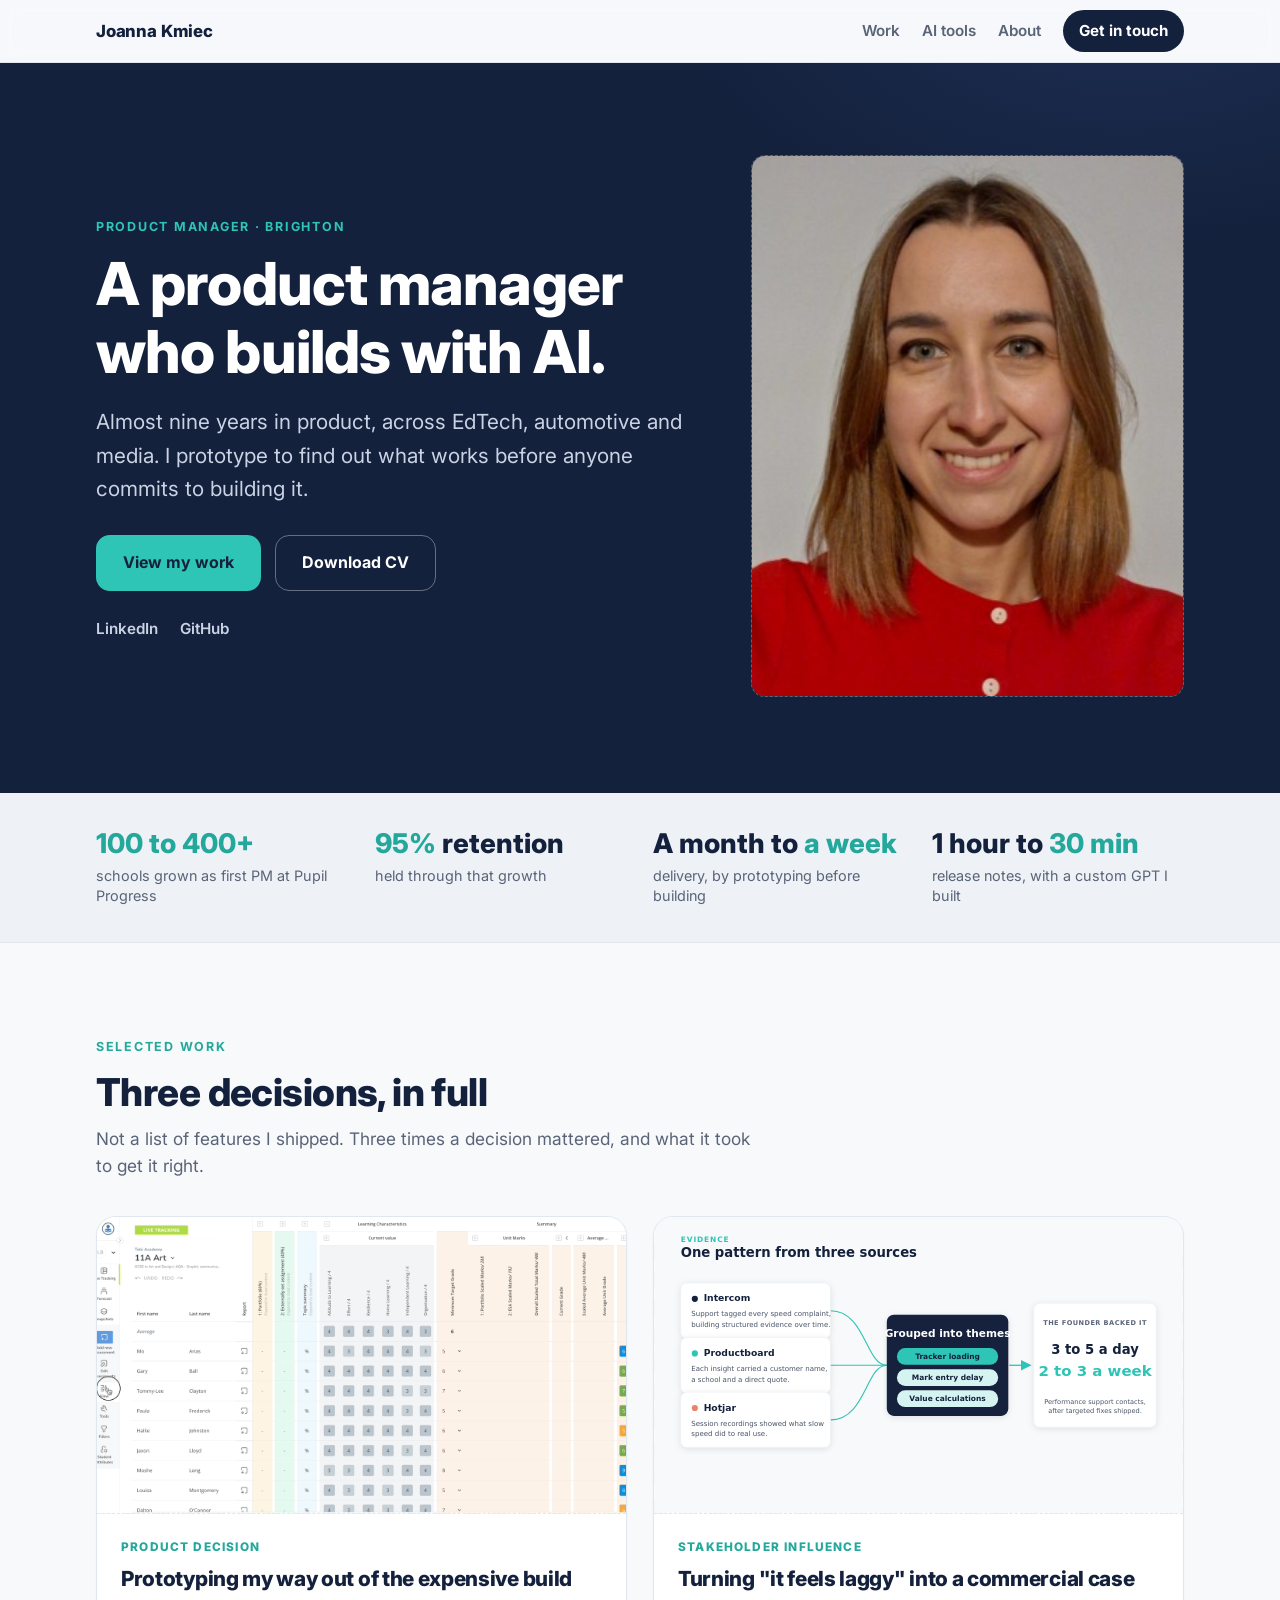
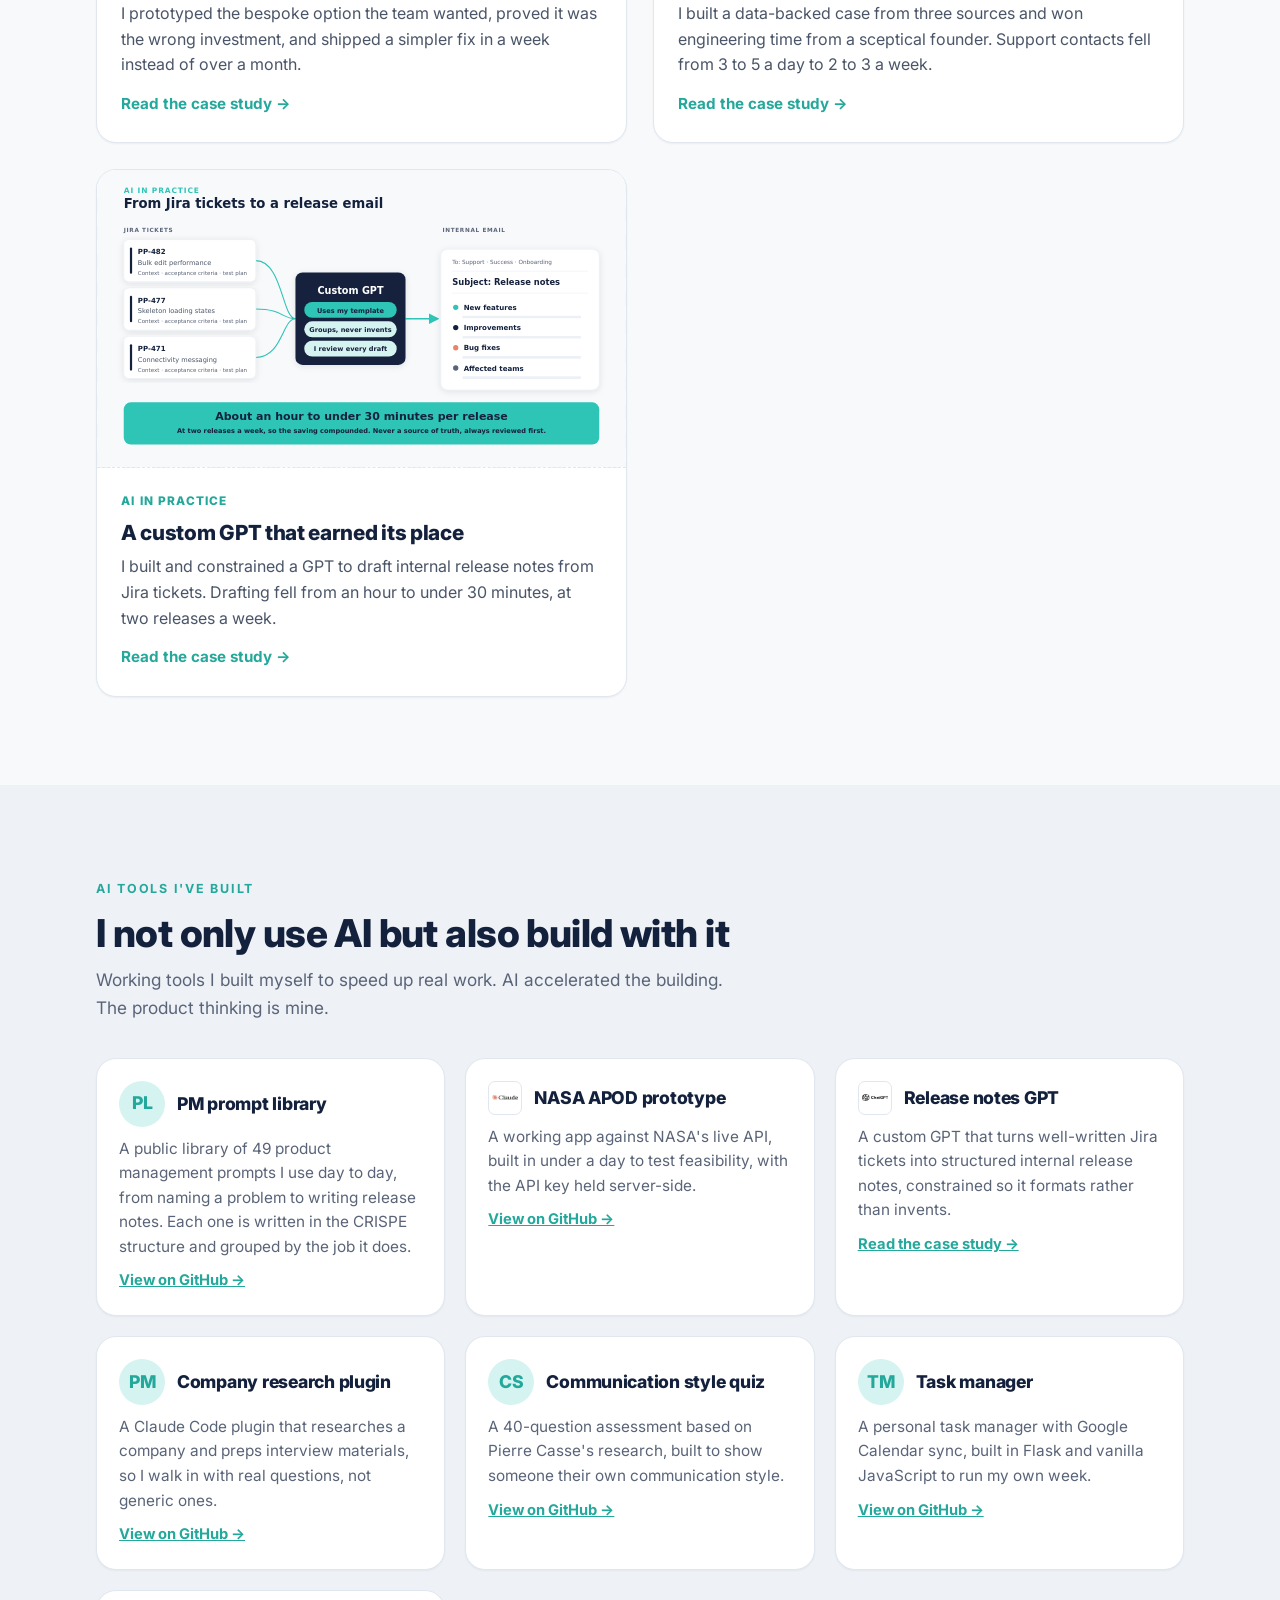
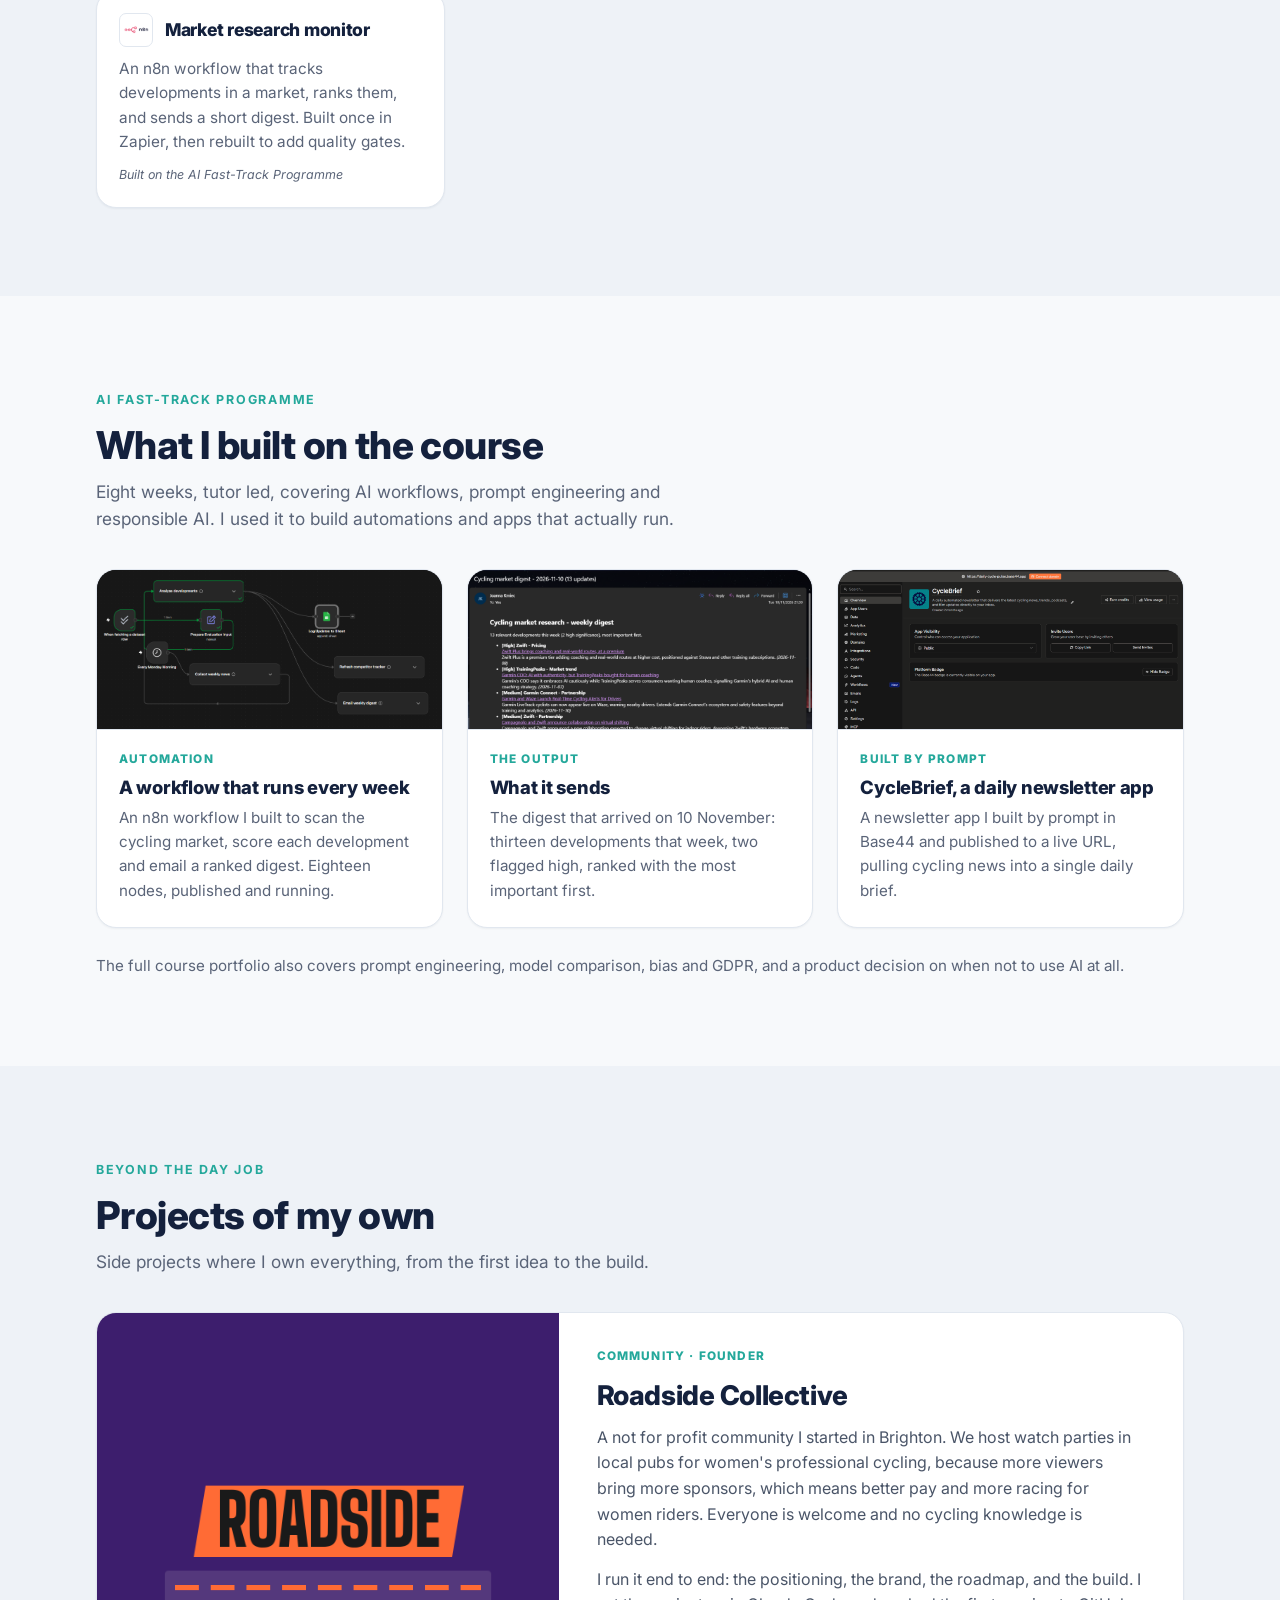
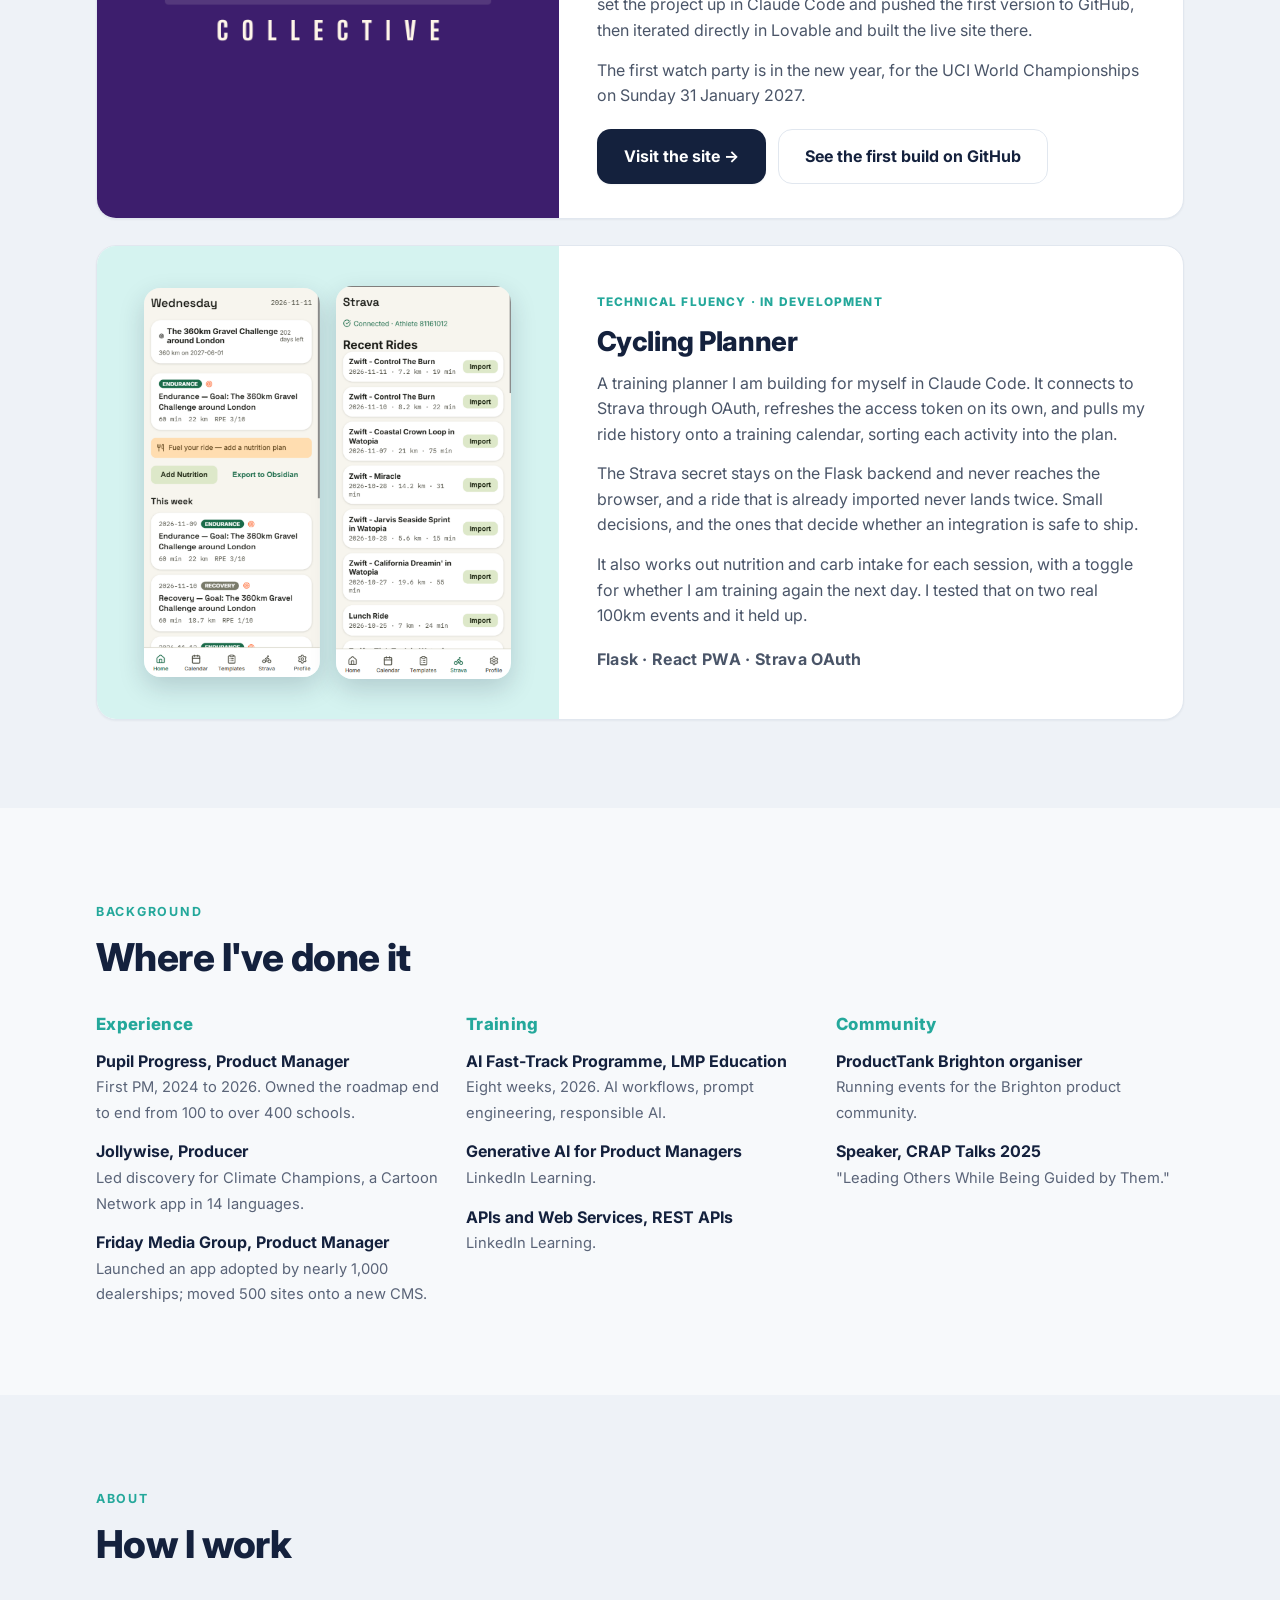
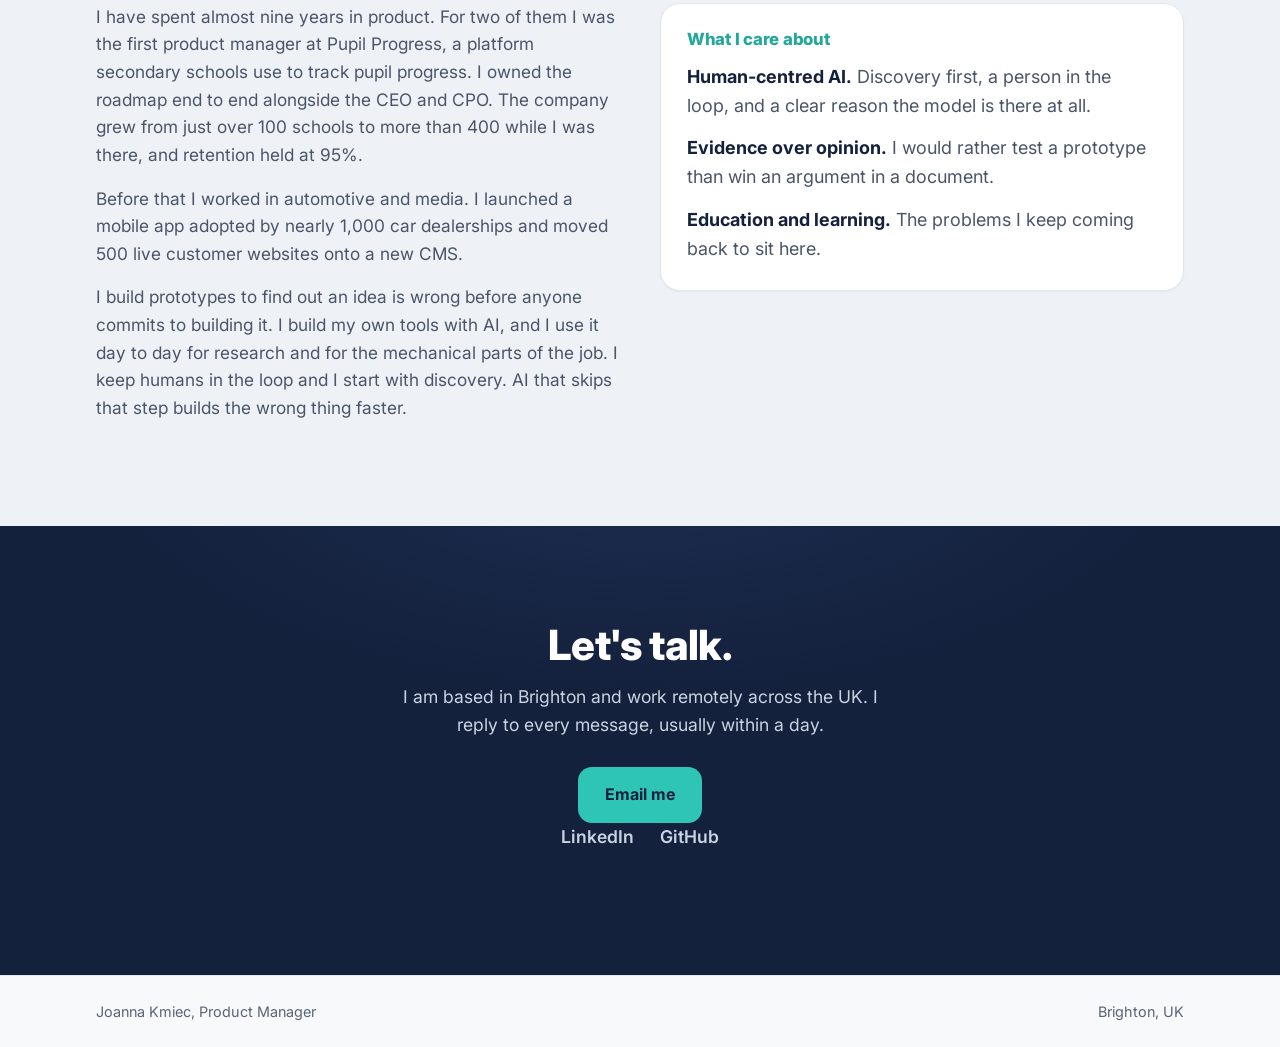
==== index.html @ b4e7b004 "Initial portfolio site Static HTML and CSS portfolio for Joanna Kmiec.  Co-Authored-By: Claude Opus " ====
<!doctype html>
<html lang="en-GB">
<head>
<meta charset="utf-8">
<meta name="viewport" content="width=device-width, initial-scale=1">
<title>Joanna Kmiec, Product Manager</title>
<meta name="description" content="Product manager with almost nine years across EdTech, automotive and media. I prototype with AI to find out what works before anyone builds it.">
<link rel="preconnect" href="https://fonts.googleapis.com">
<link rel="preconnect" href="https://fonts.gstatic.com" crossorigin>
<link href="https://fonts.googleapis.com/css2?family=Inter:wght@400;500;600;700;800&display=swap" rel="stylesheet">
<link rel="stylesheet" href="shared/tokens.css">
<link rel="stylesheet" href="shared/base.css">
<link rel="stylesheet" href="portfolio.css">
</head>
<body>

<a class="skip" href="#work">Skip to content</a>

<header class="p-header">
  <div class="wrap p-bar">
    <a class="p-mark" href="index.html">Joanna Kmiec</a>
    <nav class="p-nav" aria-label="Primary">
      <a href="#work">Work</a>
      <a href="#tools">AI tools</a>
      <a href="#about">About</a>
      <a href="#contact" class="nav-cta">Get in touch</a>
    </nav>
  </div>
</header>

<main>

  <!-- Hero -->
  <section class="hero-navy">
    <div class="wrap hero-grid">
      <div>
        <span class="kicker">Product Manager · Brighton</span>
        <h1>A product manager who builds with AI.</h1>
        <p class="lede">Almost nine years in product, across EdTech, automotive and media. I prototype to find out what works before anyone commits to building it.</p>
        <div class="hero-cta">
          <a class="btn teal" href="#work">View my work</a>
          <a class="btn ghost" href="assets/joanna-kmiec-cv.pdf" style="color:#fff;border-color:rgba(255,255,255,0.35)">Download CV</a>
        </div>
        <div class="hero-links">
          <a href="https://www.linkedin.com/in/joanna-kmiec-b08024a8">LinkedIn</a>
          <a href="https://github.com/JoannaKmiec11">GitHub</a>
        </div>
      </div>
      <div class="hero-photo">
        <div class="ph" data-ratio="4x5"><img src="assets/photo.jpg" alt="Joanna Kmiec"></div>
      </div>
    </div>
  </section>

  <!-- Proof strip -->
  <section class="proof" aria-label="Track record">
    <div class="wrap">
      <div><span class="num"><b>100 to 400+</b></span><span class="label">schools grown as first PM at Pupil Progress</span></div>
      <div><span class="num"><b>95%</b> retention</span><span class="label">held through that growth</span></div>
      <div><span class="num">A month to <b>a week</b></span><span class="label">delivery, by prototyping before building</span></div>
      <div><span class="num">1 hour to <b>30 min</b></span><span class="label">release notes, with a custom GPT I built</span></div>
    </div>
  </section>

  <!-- Selected work -->
  <section id="work" class="section">
    <div class="wrap">
      <div class="section-head">
        <span class="kicker">Selected work</span>
        <h2>Three decisions, in full</h2>
        <p>Not a list of features I shipped. Three times a decision mattered, and what it took to get it right.</p>
      </div>
      <div class="work-grid">

        <a class="work-card" href="case-studies/learning-characteristics.html">
          <div class="ph" data-ratio="16x9"><img src="assets/learning-characteristics.gif" alt="Pupil Progress Live Tracking view with Learning Characteristics columns"></div>
          <div class="work-body">
            <span class="work-tag">Product decision</span>
            <h3>Prototyping my way out of the expensive build</h3>
            <p class="work-outcome">I prototyped the bespoke option the team wanted, proved it was the wrong investment, and shipped a simpler fix in a week instead of over a month.</p>
            <span class="work-more">Read the case study &rarr;</span>
          </div>
        </a>

        <a class="work-card" href="case-studies/platform-performance.html">
          <div class="ph" data-ratio="16x9"><img src="assets/platform-performance-evidence.svg" alt="Intercom, Productboard and Hotjar evidence grouped into themes, with support contacts falling from 3 to 5 a day to 2 to 3 a week"></div>
          <div class="work-body">
            <span class="work-tag">Stakeholder influence</span>
            <h3>Turning "it feels laggy" into a commercial case</h3>
            <p class="work-outcome">I built a data-backed case from three sources and won engineering time from a sceptical founder. Support contacts fell from 3 to 5 a day to 2 to 3 a week.</p>
            <span class="work-more">Read the case study &rarr;</span>
          </div>
        </a>

        <a class="work-card" href="case-studies/ai-release-notes.html">
          <div class="ph" data-ratio="16x9"><img src="assets/ai-release-notes-flow.svg" alt="Jira tickets into a constrained custom GPT, out as a grouped internal release notes email"></div>
          <div class="work-body">
            <span class="work-tag">AI in practice</span>
            <h3>A custom GPT that earned its place</h3>
            <p class="work-outcome">I built and constrained a GPT to draft internal release notes from Jira tickets. Drafting fell from an hour to under 30 minutes, at two releases a week.</p>
            <span class="work-more">Read the case study &rarr;</span>
          </div>
        </a>

      </div>
    </div>
  </section>

  <!-- AI tools -->
  <section id="tools" class="section alt">
    <div class="wrap">
      <div class="section-head">
        <span class="kicker">AI tools I've built</span>
        <h2>I not only use AI but also build with it</h2>
        <p>Working tools I built myself to speed up real work. AI accelerated the building. The product thinking is mine.</p>
      </div>
      <div class="tools-grid">

        <article class="card tool">
          <div class="tool-head">
            <span class="circle" aria-hidden="true">PL</span>
            <h3>PM prompt library</h3>
          </div>
          <p>A public library of 49 product management prompts I use day to day, from naming a problem to writing release notes. Each one is written in the CRISPE structure and grouped by the job it does.</p>
          <a href="https://github.com/JoannaKmiec11/pm-prompt-library">View on GitHub &rarr;</a>
        </article>

        <article class="card tool">
          <div class="tool-head">
            <img class="tool-logo" src="shared/assets/logos/logo-claude.png" alt="Claude">
            <h3>NASA APOD prototype</h3>
          </div>
          <p>A working app against NASA's live API, built in under a day to test feasibility, with the API key held server-side.</p>
          <a href="https://github.com/JoannaKmiec11/NASA">View on GitHub &rarr;</a>
        </article>

        <article class="card tool">
          <div class="tool-head">
            <img class="tool-logo" src="shared/assets/logos/logo-chatgpt.png" alt="ChatGPT">
            <h3>Release notes GPT</h3>
          </div>
          <p>A custom GPT that turns well-written Jira tickets into structured internal release notes, constrained so it formats rather than invents.</p>
          <a href="case-studies/ai-release-notes.html">Read the case study &rarr;</a>
        </article>

        <article class="card tool">
          <div class="tool-head">
            <span class="circle" aria-hidden="true">PM</span>
            <h3>Company research plugin</h3>
          </div>
          <p>A Claude Code plugin that researches a company and preps interview materials, so I walk in with real questions, not generic ones.</p>
          <a href="https://github.com/JoannaKmiec11/pm-company-research">View on GitHub &rarr;</a>
        </article>

        <article class="card tool">
          <div class="tool-head">
            <span class="circle" aria-hidden="true">CS</span>
            <h3>Communication style quiz</h3>
          </div>
          <p>A 40-question assessment based on Pierre Casse's research, built to show someone their own communication style.</p>
          <a href="https://github.com/JoannaKmiec11/stylequiz">View on GitHub &rarr;</a>
        </article>

        <article class="card tool">
          <div class="tool-head">
            <span class="circle" aria-hidden="true">TM</span>
            <h3>Task manager</h3>
          </div>
          <p>A personal task manager with Google Calendar sync, built in Flask and vanilla JavaScript to run my own week.</p>
          <a href="https://github.com/JoannaKmiec11/my-todo-app">View on GitHub &rarr;</a>
        </article>

        <article class="card tool">
          <div class="tool-head">
            <img class="tool-logo" src="shared/assets/logos/logo-n8n.png" alt="n8n">
            <h3>Market research monitor</h3>
          </div>
          <p>An n8n workflow that tracks developments in a market, ranks them, and sends a short digest. Built once in Zapier, then rebuilt to add quality gates.</p>
          <span class="accel">Built on the AI Fast-Track Programme</span>
        </article>

      </div>
    </div>
  </section>

  <!-- AI Fast-Track Programme -->
  <section id="ai-course" class="section">
    <div class="wrap">
      <div class="section-head">
        <span class="kicker">AI Fast-Track Programme</span>
        <h2>What I built on the course</h2>
        <p>Eight weeks, tutor led, covering AI workflows, prompt engineering and responsible AI. I used it to build automations and apps that actually run.</p>
      </div>
      <div class="ai-grid">

        <article class="ai-card">
          <div class="ph" data-ratio="16x10"><img src="assets/ai-n8n-canvas.png" alt="An n8n workflow canvas with eighteen connected nodes"></div>
          <div class="ai-body">
            <span class="work-tag">Automation</span>
            <h3>A workflow that runs every week</h3>
            <p>An n8n workflow I built to scan the cycling market, score each development and email a ranked digest. Eighteen nodes, published and running.</p>
          </div>
        </article>

        <article class="ai-card">
          <div class="ph" data-ratio="16x10"><img src="assets/ai-n8n-digest.png" alt="The ranked market research digest email the workflow sends"></div>
          <div class="ai-body">
            <span class="work-tag">The output</span>
            <h3>What it sends</h3>
            <p>The digest that arrived on 10 November: thirteen developments that week, two flagged high, ranked with the most important first.</p>
          </div>
        </article>

        <article class="ai-card">
          <div class="ph" data-ratio="16x10"><img src="assets/ai-cyclebrief.png" alt="CycleBrief, a newsletter app published on Base44"></div>
          <div class="ai-body">
            <span class="work-tag">Built by prompt</span>
            <h3>CycleBrief, a daily newsletter app</h3>
            <p>A newsletter app I built by prompt in Base44 and published to a live URL, pulling cycling news into a single daily brief.</p>
          </div>
        </article>

      </div>
      <p class="ai-note">The full course portfolio also covers prompt engineering, model comparison, bias and GDPR, and a product decision on when not to use AI at all.</p>
    </div>
  </section>

  <!-- Beyond the day job -->
  <section id="beyond" class="section alt">
    <div class="wrap">
      <div class="section-head">
        <span class="kicker">Beyond the day job</span>
        <h2>Projects of my own</h2>
        <p>Side projects where I own everything, from the first idea to the build.</p>
      </div>
      <article class="passion-card">
        <div class="passion-media">
          <img src="assets/roadside-collective-logo.png" alt="Roadside Collective logo">
        </div>
        <div class="passion-body">
          <span class="work-tag">Community · Founder</span>
          <h3>Roadside Collective</h3>
          <p>A not for profit community I started in Brighton. We host watch parties in local pubs for women's professional cycling, because more viewers bring more sponsors, which means better pay and more racing for women riders. Everyone is welcome and no cycling knowledge is needed.</p>
          <p>I run it end to end: the positioning, the brand, the roadmap, and the build. I set the project up in Claude Code and pushed the first version to GitHub, then iterated directly in Lovable and built the live site there.</p>
          <p>The first watch party is in the new year, for the UCI World Championships on Sunday 31 January 2027.</p>
          <div class="passion-links">
            <a class="btn primary" href="https://roadsidecollective.lovable.app/" target="_blank" rel="noopener">Visit the site &rarr;</a>
            <a class="btn ghost" href="https://github.com/JoannaKmiec11/roadside-collective">See the first build on GitHub</a>
          </div>
        </div>
      </article>

      <article class="passion-card">
        <div class="passion-media phones">
          <img src="assets/planner-home.png" alt="Cycling Planner home screen with the training plan for the week">
          <img src="assets/planner-strava.png" alt="Cycling Planner Strava screen listing recent rides ready to import">
        </div>
        <div class="passion-body">
          <span class="work-tag">Technical fluency · In development</span>
          <h3>Cycling Planner</h3>
          <p>A training planner I am building for myself in Claude Code. It connects to Strava through OAuth, refreshes the access token on its own, and pulls my ride history onto a training calendar, sorting each activity into the plan.</p>
          <p>The Strava secret stays on the Flask backend and never reaches the browser, and a ride that is already imported never lands twice. Small decisions, and the ones that decide whether an integration is safe to ship.</p>
          <p>It also works out nutrition and carb intake for each session, with a toggle for whether I am training again the next day. I tested that on two real 100km events and it held up.</p>
          <p class="passion-stack">Flask · React PWA · Strava OAuth</p>
        </div>
      </article>
    </div>
  </section>

  <!-- Background -->
  <section class="section">
    <div class="wrap">
      <div class="section-head">
        <span class="kicker">Background</span>
        <h2>Where I've done it</h2>
      </div>
      <div class="cred-grid">
        <div class="cred-col">
          <h3>Experience</h3>
          <ul>
            <li><strong>Pupil Progress, Product Manager</strong><span>First PM, 2024 to 2026. Owned the roadmap end to end from 100 to over 400 schools.</span></li>
            <li><strong>Jollywise, Producer</strong><span>Led discovery for Climate Champions, a Cartoon Network app in 14 languages.</span></li>
            <li><strong>Friday Media Group, Product Manager</strong><span>Launched an app adopted by nearly 1,000 dealerships; moved 500 sites onto a new CMS.</span></li>
          </ul>
        </div>
        <div class="cred-col">
          <h3>Training</h3>
          <ul>
            <li><strong>AI Fast-Track Programme, LMP Education</strong><span>Eight weeks, 2026. AI workflows, prompt engineering, responsible AI.</span></li>
            <li><strong>Generative AI for Product Managers</strong><span>LinkedIn Learning.</span></li>
            <li><strong>APIs and Web Services, REST APIs</strong><span>LinkedIn Learning.</span></li>
          </ul>
        </div>
        <div class="cred-col">
          <h3>Community</h3>
          <ul>
            <li><strong>ProductTank Brighton organiser</strong><span>Running events for the Brighton product community.</span></li>
            <li><strong>Speaker, CRAP Talks 2025</strong><span>"Leading Others While Being Guided by Them."</span></li>
          </ul>
        </div>
      </div>
    </div>
  </section>

  <!-- About -->
  <section id="about" class="section alt">
    <div class="wrap">
      <div class="section-head">
        <span class="kicker">About</span>
        <h2>How I work</h2>
      </div>
      <div class="about-grid">
        <div class="about">
          <p>I have spent almost nine years in product. For two of them I was the first product manager at Pupil Progress, a platform secondary schools use to track pupil progress. I owned the roadmap end to end alongside the CEO and CPO. The company grew from just over 100 schools to more than 400 while I was there, and retention held at 95%.</p>
          <p>Before that I worked in automotive and media. I launched a mobile app adopted by nearly 1,000 car dealerships and moved 500 live customer websites onto a new CMS.</p>
          <p>I build prototypes to find out an idea is wrong before anyone commits to building it. I build my own tools with AI, and I use it day to day for research and for the mechanical parts of the job. I keep humans in the loop and I start with discovery. AI that skips that step builds the wrong thing faster.</p>
        </div>
        <div class="card" style="padding:26px">
          <h3 style="color:var(--teal-600);font-size:1.05rem;margin-bottom:14px">What I care about</h3>
          <ul style="list-style:none;margin:0;padding:0;display:grid;gap:14px">
            <li><strong style="color:var(--ink-strong)">Human-centred AI.</strong> Discovery first, a person in the loop, and a clear reason the model is there at all.</li>
            <li><strong style="color:var(--ink-strong)">Evidence over opinion.</strong> I would rather test a prototype than win an argument in a document.</li>
            <li><strong style="color:var(--ink-strong)">Education and learning.</strong> The problems I keep coming back to sit here.</li>
          </ul>
        </div>
      </div>
    </div>
  </section>

  <!-- Contact -->
  <section id="contact" class="contact-band">
    <div class="wrap narrow">
      <h2>Let's talk.</h2>
      <p>I am based in Brighton and work remotely across the UK. I reply to every message, usually within a day.</p>
      <a class="btn teal" id="email-cta" href="#">Email me</a>
      <p class="contact-list">
        <a href="https://www.linkedin.com/in/joanna-kmiec-b08024a8">LinkedIn</a>
        <a href="https://github.com/JoannaKmiec11">GitHub</a>
      </p>
    </div>
  </section>

</main>

<footer class="p-foot">
  <div class="wrap">
    <span>Joanna Kmiec, Product Manager</span>
    <span>Brighton, UK</span>
  </div>
</footer>

<script>
  // Email assembled at runtime so the address is not a harvestable string in the source.
  (function () {
    var user = ["joanna", ".", "k11"].join("");
    var domain = ["outlook", ".", "com"].join("");
    var a = document.getElementById("email-cta");
    if (a) {
      a.setAttribute("href", "mailto:" + user + "@" + domain + "?subject=" + encodeURIComponent("Hello Joanna"));
    }
  })();
</script>

</body>
</html>
---- shared/tokens.css ----
/* Shared brand tokens — navy/teal "Portfolio Slide Style" from AI Bootcamp.
   Both sites link this first. Light is the default; dark mode mirrors it. */

:root {
  /* Brand palette */
  --navy: #14213d;
  --navy-700: #1d2e52;
  --teal: #2ec4b6;
  --teal-600: #24a89b;
  --teal-tint: #d5f3f0;
  --bg: #f7f9fb;
  --bg-2: #eef2f7;
  --card: #ffffff;
  --rule: #e1e7ef;
  --ink: #4a5568;
  --ink-strong: #14213d;
  --on-navy: #c9d3e3;
  --muted: #5a6478;

  /* Typography */
  --font: "Inter", system-ui, -apple-system, "Segoe UI", Arial, sans-serif;

  /* Shape and depth */
  --radius: 14px;
  --radius-lg: 20px;
  --radius-pill: 999px;
  --shadow-sm: 0 1px 2px rgba(20, 33, 61, 0.05);
  --shadow: 0 2px 6px rgba(20, 33, 61, 0.06), 0 12px 28px rgba(20, 33, 61, 0.07);
  --shadow-lg: 0 18px 44px rgba(20, 33, 61, 0.14);

  /* Spacing rhythm */
  --gutter: 16px;
  --maxw: 1120px;

  color-scheme: light;
}

@media (prefers-color-scheme: dark) {
  :root:not([data-theme="light"]) {
    --navy: #0e1626;
    --navy-700: #16223c;
    --teal: #35d2c3;
    --teal-600: #2ec4b6;
    --teal-tint: #15323a;
    --bg: #0b1220;
    --bg-2: #0e1626;
    --card: #141f36;
    --rule: #26324c;
    --ink: #b7c1d4;
    --ink-strong: #eef2f8;
    --on-navy: #c9d3e3;
    --muted: #8b96ad;
    color-scheme: dark;
  }
}

:root[data-theme="dark"] {
  --navy: #0e1626;
  --navy-700: #16223c;
  --teal: #35d2c3;
  --teal-600: #2ec4b6;
  --teal-tint: #15323a;
  --bg: #0b1220;
  --bg-2: #0e1626;
  --card: #141f36;
  --rule: #26324c;
  --ink: #b7c1d4;
  --ink-strong: #eef2f8;
  --on-navy: #c9d3e3;
  --muted: #8b96ad;
  color-scheme: dark;
}
---- shared/base.css ----
/* Shared base + components. Links after tokens.css, before each site's own stylesheet. */

* { box-sizing: border-box; }

html { scroll-behavior: smooth; }

body {
  margin: 0;
  background: var(--bg);
  color: var(--ink);
  font-family: var(--font);
  font-size: 18px;
  line-height: 1.6;
  -webkit-font-smoothing: antialiased;
  text-rendering: optimizeLegibility;
}

h1, h2, h3, h4 {
  font-family: var(--font);
  color: var(--ink-strong);
  line-height: 1.14;
  letter-spacing: -0.015em;
  font-weight: 800;
  margin: 0;
}

p { margin: 0; }

a { color: var(--teal-600); }
a:hover { color: var(--teal); }

img { max-width: 100%; display: block; }

/* Layout */
.wrap {
  width: 100%;
  max-width: var(--maxw);
  margin: 0 auto;
  padding: 0 var(--gutter);
}
.wrap.narrow { max-width: 780px; }

/* Kicker: the teal caps line from the slide system */
.kicker {
  display: inline-block;
  font-size: 0.78rem;
  font-weight: 700;
  letter-spacing: 0.14em;
  text-transform: uppercase;
  color: var(--teal-600);
  margin: 0 0 14px;
}

/* Skip link */
.skip { position: absolute; left: -999px; }
.skip:focus {
  left: 16px; top: 12px;
  background: var(--navy); color: #fff;
  padding: 8px 14px; border-radius: 8px; z-index: 20;
}

/* Buttons */
.btn {
  display: inline-block;
  padding: 14px 26px;
  border-radius: var(--radius);
  text-decoration: none;
  font-weight: 700;
  font-size: 1rem;
  border: 1px solid transparent;
  transition: transform 0.08s ease, box-shadow 0.15s ease, background 0.15s ease, color 0.15s ease;
}
.btn:active { transform: translateY(1px); }
.btn.primary { background: var(--navy); color: #fff; box-shadow: var(--shadow-sm); }
.btn.primary:hover { background: var(--navy-700); box-shadow: var(--shadow); color: #fff; }
.btn.teal { background: var(--teal); color: var(--navy); }
.btn.teal:hover { background: var(--teal-600); color: var(--navy); }
.btn.ghost { background: transparent; color: var(--ink-strong); border-color: var(--rule); }
.btn.ghost:hover { border-color: var(--teal); color: var(--teal-600); }

/* Card */
.card {
  background: var(--card);
  border: 1px solid var(--rule);
  border-radius: var(--radius-lg);
  box-shadow: var(--shadow-sm);
}

/* Teal number / icon circle motif from the slides */
.circle {
  width: 46px; height: 46px;
  display: grid; place-items: center;
  border-radius: 50%;
  background: var(--teal-tint);
  color: var(--teal-600);
  font-weight: 800;
  font-size: 1.1rem;
  flex: none;
}

/* Image placeholder helper */
.ph {
  position: relative;
  width: 100%;
  background:
    repeating-linear-gradient(135deg, var(--bg-2), var(--bg-2) 10px, var(--card) 10px, var(--card) 20px);
  border: 1px dashed var(--rule);
  border-radius: var(--radius);
  display: grid;
  place-items: center;
  color: var(--muted);
  font-size: 0.85rem;
  font-weight: 600;
  letter-spacing: 0.02em;
  min-height: 160px;
  overflow: hidden;
}
.ph[data-ratio="16x9"] { aspect-ratio: 16 / 9; min-height: 0; }
.ph[data-ratio="4x3"] { aspect-ratio: 4 / 3; min-height: 0; }
.ph[data-ratio="1x1"] { aspect-ratio: 1 / 1; min-height: 0; }
.ph span {
  background: var(--card);
  border: 1px solid var(--rule);
  padding: 6px 12px;
  border-radius: var(--radius-pill);
}
/* When a real image is dropped in, it fills the frame */
.ph > img { position: absolute; inset: 0; width: 100%; height: 100%; object-fit: cover; }

@media (prefers-reduced-motion: reduce) {
  html { scroll-behavior: auto; }
  .btn { transition: none; }
}
---- portfolio.css ----
/* PM portfolio site — landing page + case study pages. Builds on shared tokens + base. */

/* ---------- Header ---------- */
.p-header {
  position: sticky; top: 0; z-index: 10;
  background: color-mix(in srgb, var(--bg) 86%, transparent);
  backdrop-filter: saturate(1.4) blur(8px);
  border-bottom: 1px solid var(--rule);
}
.p-bar { display: flex; align-items: center; justify-content: space-between; min-height: 62px; gap: 16px; }
.p-mark { font-weight: 800; font-size: 1.05rem; color: var(--ink-strong); text-decoration: none; letter-spacing: -0.01em; }
.p-nav { display: flex; align-items: center; gap: 22px; }
.p-nav a { color: var(--muted); text-decoration: none; font-size: 0.95rem; font-weight: 600; }
.p-nav a:hover { color: var(--ink-strong); }
.p-nav .nav-cta {
  color: #fff; background: var(--navy); padding: 9px 16px; border-radius: var(--radius-pill); font-weight: 700;
}
.p-nav .nav-cta:hover { background: var(--navy-700); color: #fff; }

/* ---------- Navy hero band (landing) ---------- */
.hero-navy {
  background:
    radial-gradient(760px 420px at 88% -10%, var(--navy-700), transparent 60%),
    var(--navy);
  color: #fff;
  padding: clamp(52px, 8vw, 92px) 0 clamp(56px, 8vw, 96px);
}
.hero-grid { display: grid; grid-template-columns: 1.4fr 1fr; gap: 48px; align-items: center; }
.hero-navy .kicker { color: var(--teal); }
.hero-navy h1 { color: #fff; font-size: clamp(2.3rem, 5.4vw, 3.7rem); max-width: 16ch; margin: 0 0 20px; }
.hero-navy .lede { color: var(--on-navy); font-size: clamp(1.1rem, 2.2vw, 1.3rem); max-width: 46ch; margin: 0 0 30px; }
.hero-cta { display: flex; flex-wrap: wrap; gap: 14px; align-items: center; }
.hero-links { display: flex; flex-wrap: wrap; gap: 8px 22px; margin-top: 26px; }
.hero-links a { color: var(--on-navy); text-decoration: none; font-weight: 600; font-size: 0.95rem; }
.hero-links a:hover { color: var(--teal); }
.hero-photo .ph {
  aspect-ratio: 4 / 5; min-height: 0;
  border-color: rgba(255,255,255,0.25);
  background:
    repeating-linear-gradient(135deg, rgba(255,255,255,0.05), rgba(255,255,255,0.05) 10px, rgba(255,255,255,0.09) 10px, rgba(255,255,255,0.09) 20px);
  color: var(--on-navy);
}
.hero-photo .ph span { background: var(--navy-700); border-color: rgba(255,255,255,0.2); color: var(--on-navy); }

/* ---------- Proof strip ---------- */
.proof { background: var(--bg-2); border-bottom: 1px solid var(--rule); }
.proof .wrap { display: grid; grid-template-columns: repeat(4, 1fr); gap: 26px; padding: 36px var(--gutter); }
.proof .num { display: block; font-size: clamp(1.3rem, 2.6vw, 1.7rem); font-weight: 800; color: var(--ink-strong); line-height: 1.1; }
.proof .num b { color: var(--teal-600); font-weight: 800; }
.proof .label { display: block; margin-top: 7px; font-size: 0.9rem; color: var(--muted); line-height: 1.4; }

/* ---------- Generic section ---------- */
.section { padding: clamp(52px, 8vw, 88px) 0; }
.section.alt { background: var(--bg-2); }
.section-head { margin-bottom: 36px; }
.section-head h2 { font-size: clamp(1.7rem, 3.6vw, 2.4rem); margin: 0 0 10px; }
.section-head p { color: var(--muted); font-size: 1.08rem; max-width: 60ch; }

/* ---------- Selected work ---------- */
.work-grid { display: grid; grid-template-columns: repeat(2, 1fr); gap: 26px; }
.work-card {
  display: flex; flex-direction: column;
  background: var(--card); border: 1px solid var(--rule);
  border-radius: var(--radius-lg); overflow: hidden;
  box-shadow: var(--shadow-sm); text-decoration: none; color: inherit;
  transition: transform 0.12s ease, box-shadow 0.15s ease, border-color 0.15s ease;
}
.work-card:hover { transform: translateY(-3px); box-shadow: var(--shadow); border-color: color-mix(in srgb, var(--teal) 50%, var(--rule)); }
.work-card .ph { border-radius: 0; border-left: 0; border-right: 0; border-top: 0; }
.work-body { padding: 24px 24px 26px; display: flex; flex-direction: column; gap: 10px; }
.work-tag { font-size: 0.74rem; font-weight: 800; letter-spacing: 0.1em; text-transform: uppercase; color: var(--teal-600); }
.work-card h3 { font-size: 1.3rem; }
.work-outcome { color: var(--ink); font-size: 1rem; }
.work-more { margin-top: 4px; color: var(--teal-600); font-weight: 700; font-size: 0.95rem; }

/* ---------- AI tools ---------- */
.tools-grid { display: grid; grid-template-columns: repeat(3, 1fr); gap: 20px; }
.tool { padding: 22px; display: flex; flex-direction: column; gap: 10px; }
.tool-head { display: flex; align-items: center; gap: 12px; }
.tool-logo { width: 34px; height: 34px; object-fit: contain; border-radius: 7px; background: #fff; padding: 3px; border: 1px solid var(--rule); }
.tool h3 { font-size: 1.1rem; }
.tool p { color: var(--muted); font-size: 0.96rem; }
.tool a { font-weight: 700; font-size: 0.92rem; }
.tool .accel { font-size: 0.78rem; color: var(--muted); font-style: italic; }

/* ---------- Beyond the day job (passion project) ---------- */
.passion-card {
  display: grid; grid-template-columns: 0.85fr 1.15fr;
  background: var(--card); border: 1px solid var(--rule);
  border-radius: var(--radius-lg); overflow: hidden; box-shadow: var(--shadow-sm);
}
.passion-media {
  display: flex; align-items: center; justify-content: center;
  background: #3D1E6D; padding: 40px;
}
.passion-media img { width: 100%; max-width: 340px; height: auto; }
.passion-body { padding: 34px 38px; display: flex; flex-direction: column; gap: 14px; align-self: center; }
.passion-body h3 { font-size: 1.7rem; }
.passion-body p { color: var(--ink); font-size: 1rem; }
.passion-links { display: flex; flex-wrap: wrap; gap: 12px; margin-top: 6px; }
.passion-card + .passion-card { margin-top: 26px; }
.passion-stack { margin-top: 4px; font-size: 0.86rem; font-weight: 700; letter-spacing: 0.02em; color: var(--teal-600); }
.passion-media.phones { background: var(--teal-tint); gap: 16px; }
.passion-media.phones img {
  width: 46%; max-width: 188px; height: auto; border-radius: 16px;
  box-shadow: 0 10px 26px rgba(20, 33, 61, 0.18);
}

/* ---------- AI Fast-Track highlights ---------- */
.ai-grid { display: grid; grid-template-columns: repeat(3, 1fr); gap: 24px; }
.ai-card {
  display: flex; flex-direction: column;
  background: var(--card); border: 1px solid var(--rule);
  border-radius: var(--radius-lg); overflow: hidden; box-shadow: var(--shadow-sm);
}
.ai-card .ph { border-radius: 0; border: 0; border-bottom: 1px solid var(--rule); background: #0f1117; }
.ai-card .ph img { object-position: top; }
.ai-body { padding: 20px 22px 24px; display: flex; flex-direction: column; gap: 8px; }
.ai-body h3 { font-size: 1.15rem; }
.ai-body p { color: var(--muted); font-size: 0.95rem; }
.ai-note { margin-top: 26px; color: var(--muted); font-size: 0.95rem; }

/* ---------- Background / credibility ---------- */
.cred-grid { display: grid; grid-template-columns: repeat(3, 1fr); gap: 22px; }
.cred-col h3 { font-size: 1.05rem; color: var(--teal-600); margin-bottom: 14px; letter-spacing: 0.02em; }
.cred-col ul { list-style: none; margin: 0; padding: 0; display: grid; gap: 14px; }
.cred-col li { font-size: 1rem; }
.cred-col li strong { color: var(--ink-strong); display: block; }
.cred-col li span { color: var(--muted); font-size: 0.92rem; }

/* ---------- About ---------- */
.about-grid { display: grid; grid-template-columns: repeat(2, 1fr); gap: 40px; align-items: start; }
.about p { margin-bottom: 16px; font-size: 1.08rem; }

/* ---------- Contact ---------- */
.contact-band {
  background: radial-gradient(900px 420px at 50% -20%, var(--navy-700), transparent 60%), var(--navy);
  color: #fff; text-align: center; padding: clamp(56px, 9vw, 96px) 0;
}
.contact-band h2 { color: #fff; font-size: clamp(1.8rem, 4vw, 2.6rem); margin: 0 auto 14px; max-width: 18ch; }
.contact-band p { color: var(--on-navy); font-size: 1.1rem; margin: 0 auto 28px; max-width: 46ch; }
.contact-list { display: flex; flex-wrap: wrap; justify-content: center; gap: 10px 26px; margin-top: 26px; }
.contact-list a { color: var(--on-navy); text-decoration: none; font-weight: 600; }
.contact-list a:hover { color: var(--teal); }

/* ---------- Footer ---------- */
.p-foot { border-top: 1px solid var(--rule); padding: 24px 0; background: var(--bg); }
.p-foot .wrap { display: flex; justify-content: space-between; flex-wrap: wrap; gap: 8px; color: var(--muted); font-size: 0.9rem; }

/* ==========================================================
   CASE STUDY PAGES
   ========================================================== */
.cs-hero {
  background:
    radial-gradient(680px 360px at 90% -20%, var(--navy-700), transparent 60%),
    var(--navy);
  color: #fff; padding: clamp(40px, 6vw, 72px) 0 clamp(44px, 6vw, 76px);
}
.cs-back { display: inline-block; color: var(--on-navy); text-decoration: none; font-weight: 600; font-size: 0.9rem; margin-bottom: 22px; }
.cs-back:hover { color: var(--teal); }
.cs-hero .kicker { color: var(--teal); }
.cs-hero h1 { color: #fff; font-size: clamp(2rem, 4.6vw, 3.1rem); max-width: 20ch; margin: 0 0 16px; }
.cs-meta { color: var(--on-navy); font-size: 1rem; display: flex; flex-wrap: wrap; gap: 8px 20px; }
.cs-meta span b { color: #fff; font-weight: 700; }

.cs-wrap { max-width: 820px; margin: 0 auto; padding: 0 var(--gutter); }
.cs-figure { margin: clamp(-30px, -4vw, -40px) auto clamp(36px, 5vw, 52px); max-width: 820px; position: relative; z-index: 2; }
.cs-figure .ph { aspect-ratio: 16 / 9; min-height: 0; box-shadow: var(--shadow); background-color: var(--card); }
.cs-figure figcaption { color: var(--muted); font-size: 0.85rem; margin-top: 8px; text-align: center; }

.cs-section { padding: 0 0 clamp(28px, 4vw, 40px); }
.cs-section h2 { font-size: clamp(1.4rem, 2.8vw, 1.8rem); margin: 0 0 14px; }
.cs-section h2 .n { color: var(--teal-600); margin-right: 10px; }
.cs-section p { margin-bottom: 14px; }
.cs-section ul { margin: 0 0 14px; padding-left: 0; list-style: none; display: grid; gap: 10px; }
.cs-section ul li { position: relative; padding-left: 22px; }
.cs-section ul li::before { content: ""; position: absolute; left: 0; top: 0.72em; width: 7px; height: 7px; border-radius: 50%; background: var(--teal); }

/* Trade-off table */
.cs-table { width: 100%; border-collapse: collapse; margin: 6px 0 16px; font-size: 0.98rem; }
.cs-table th, .cs-table td { text-align: left; padding: 12px 14px; border: 1px solid var(--rule); vertical-align: top; }
.cs-table th { background: var(--bg-2); color: var(--ink-strong); font-weight: 700; }
.cs-table .chosen td { background: color-mix(in srgb, var(--teal-tint) 60%, var(--card)); }
.cs-table .chosen td:first-child::after { content: " ✓ chosen"; color: var(--teal-600); font-weight: 700; font-size: 0.82rem; }

/* Big stat callout */
.cs-stat { margin: 8px 0 20px; padding: 24px 26px; border-left: 4px solid var(--teal); background: var(--bg-2); border-radius: 0 var(--radius) var(--radius) 0; }
.cs-stat .big { display: block; font-size: clamp(1.4rem, 3vw, 2rem); font-weight: 800; color: var(--ink-strong); line-height: 1.15; }
.cs-stat .big b { color: var(--teal-600); }
.cs-stat .cap { display: block; margin-top: 6px; color: var(--muted); font-size: 0.95rem; }

/* Takeaway teal band */
.takeaway { margin: clamp(28px, 4vw, 44px) 0; background: var(--teal); color: var(--navy); border-radius: var(--radius-lg); padding: 28px 30px; }
.takeaway h3 { color: var(--navy); font-size: 0.82rem; letter-spacing: 0.12em; text-transform: uppercase; margin: 0 0 10px; }
.takeaway p { margin: 0; font-size: 1.15rem; font-weight: 600; color: var(--navy); }

/* Case nav */
.cs-nav { border-top: 1px solid var(--rule); padding: 30px 0 60px; }
.cs-nav .wrap { display: flex; justify-content: space-between; flex-wrap: wrap; gap: 14px; }
.cs-nav a { text-decoration: none; font-weight: 700; color: var(--teal-600); }
.cs-nav a:hover { color: var(--teal); }

/* ---------- Responsive ---------- */
@media (max-width: 900px) {
  .hero-grid { grid-template-columns: 1fr; gap: 32px; }
  .hero-photo { max-width: 320px; }
  .work-grid { grid-template-columns: 1fr; }
  .passion-card { grid-template-columns: 1fr; }
  .passion-media { padding: 32px; }
  .passion-body { padding: 28px 26px 30px; }
  .tools-grid { grid-template-columns: repeat(2, 1fr); }
  .ai-grid { grid-template-columns: 1fr; }
  .cred-grid { grid-template-columns: 1fr; gap: 28px; }
  .about-grid { grid-template-columns: 1fr; gap: 28px; }
  .proof .wrap { grid-template-columns: repeat(2, 1fr); }
}
@media (max-width: 560px) {
  body { font-size: 17px; }
  .p-nav { gap: 14px; }
  .p-nav a:not(.nav-cta) { display: none; }
  .tools-grid { grid-template-columns: 1fr; }
}
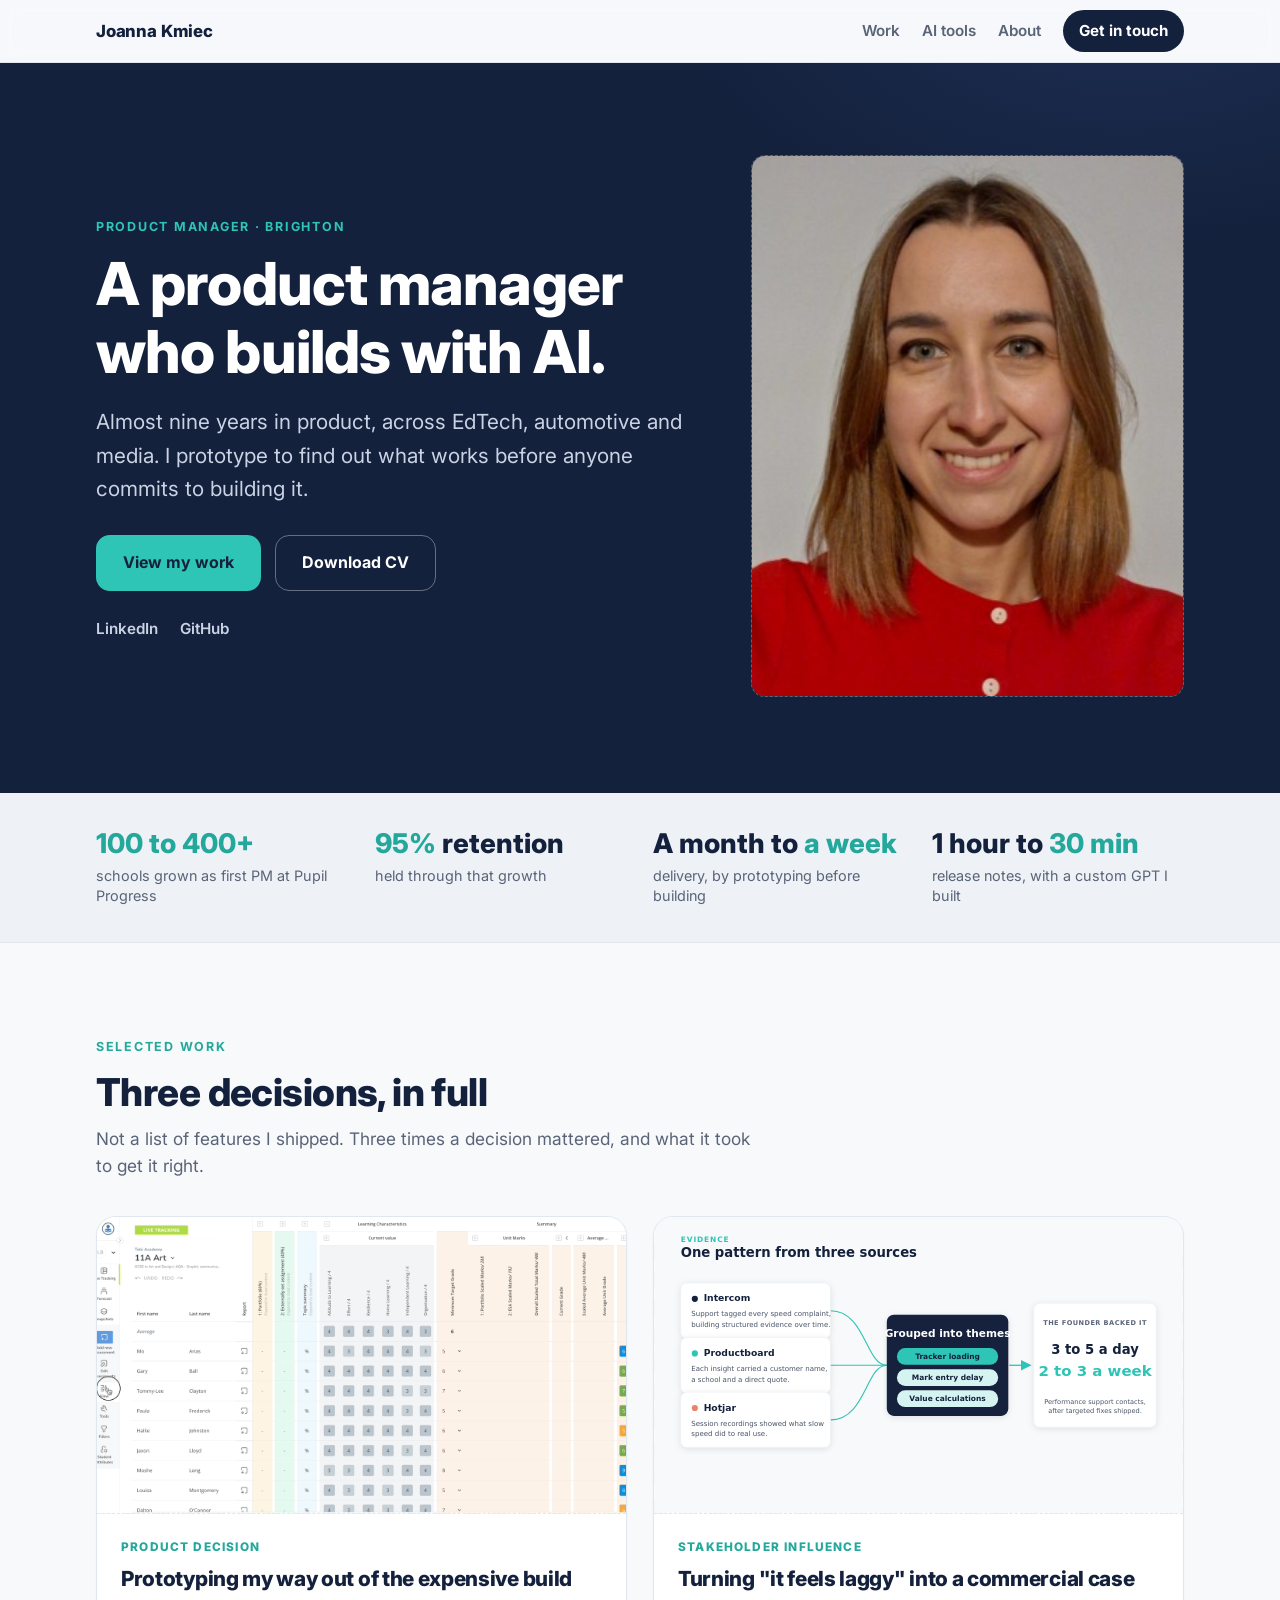
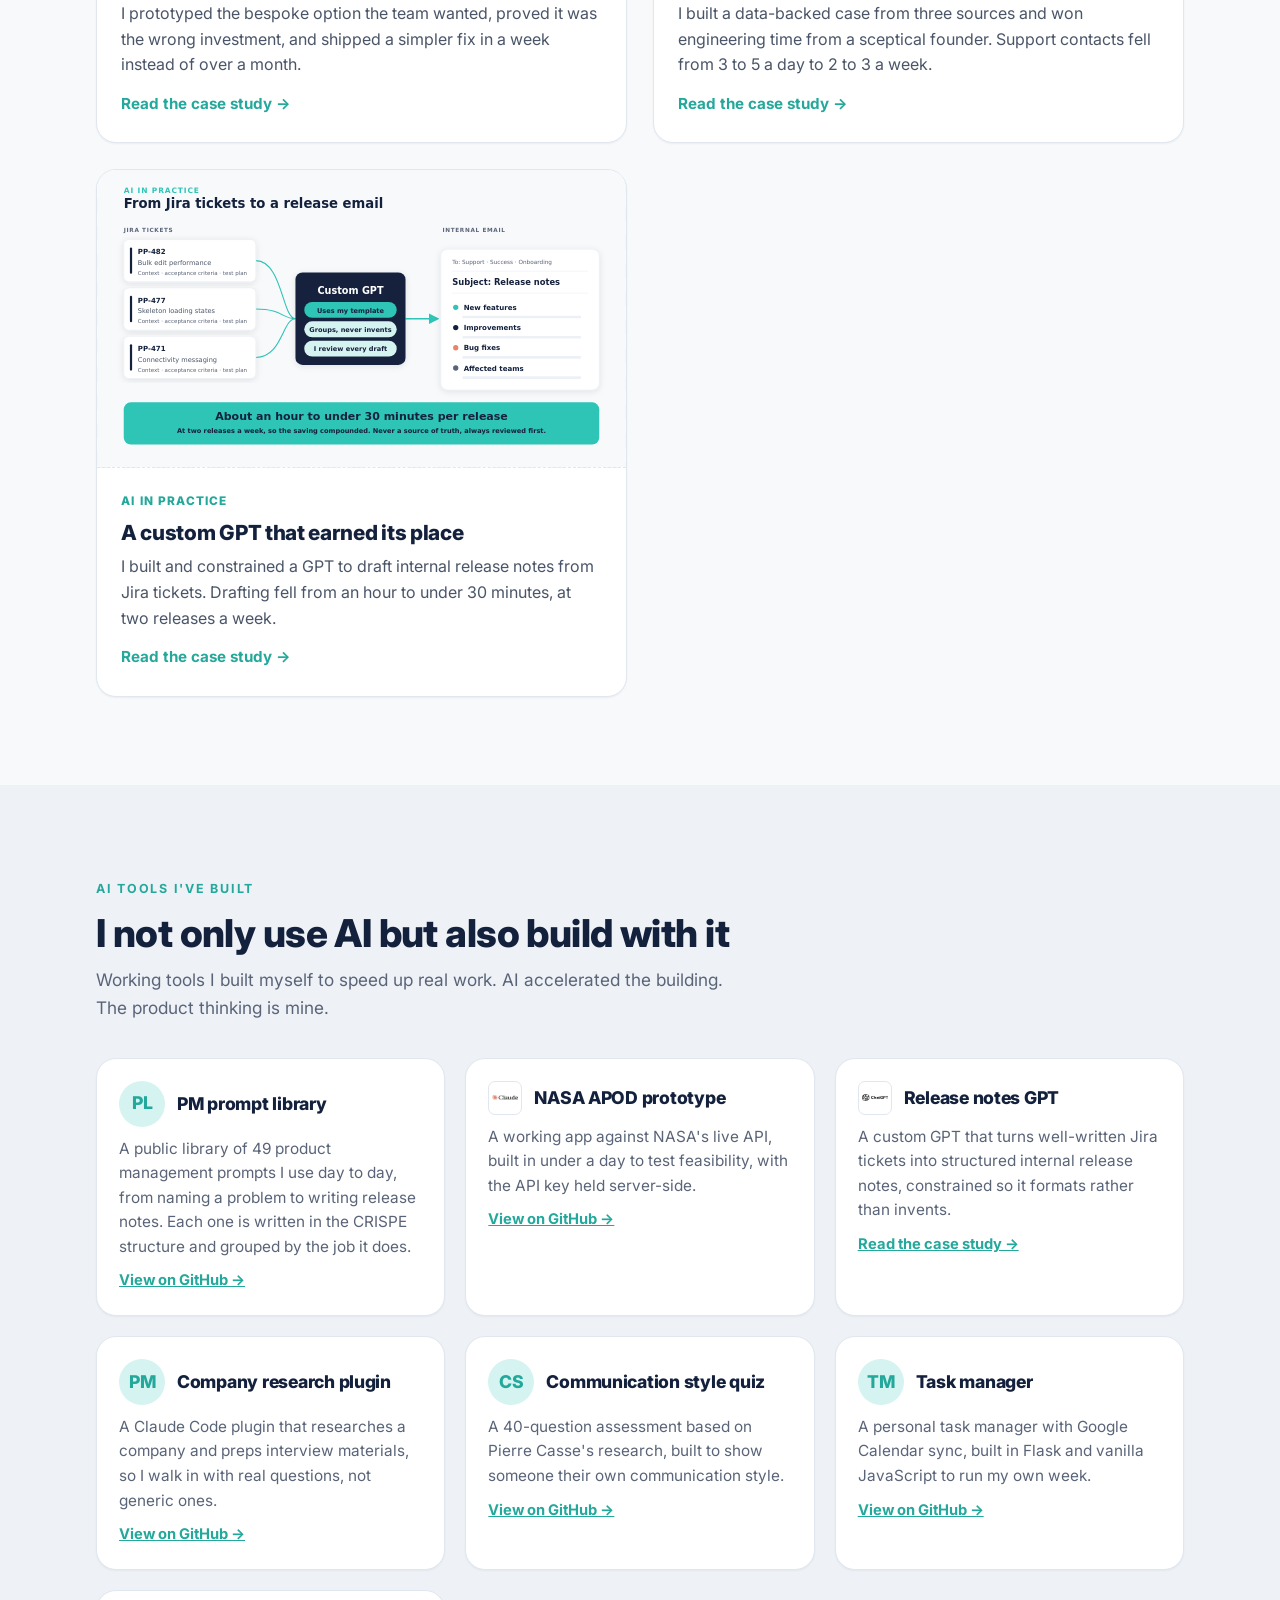
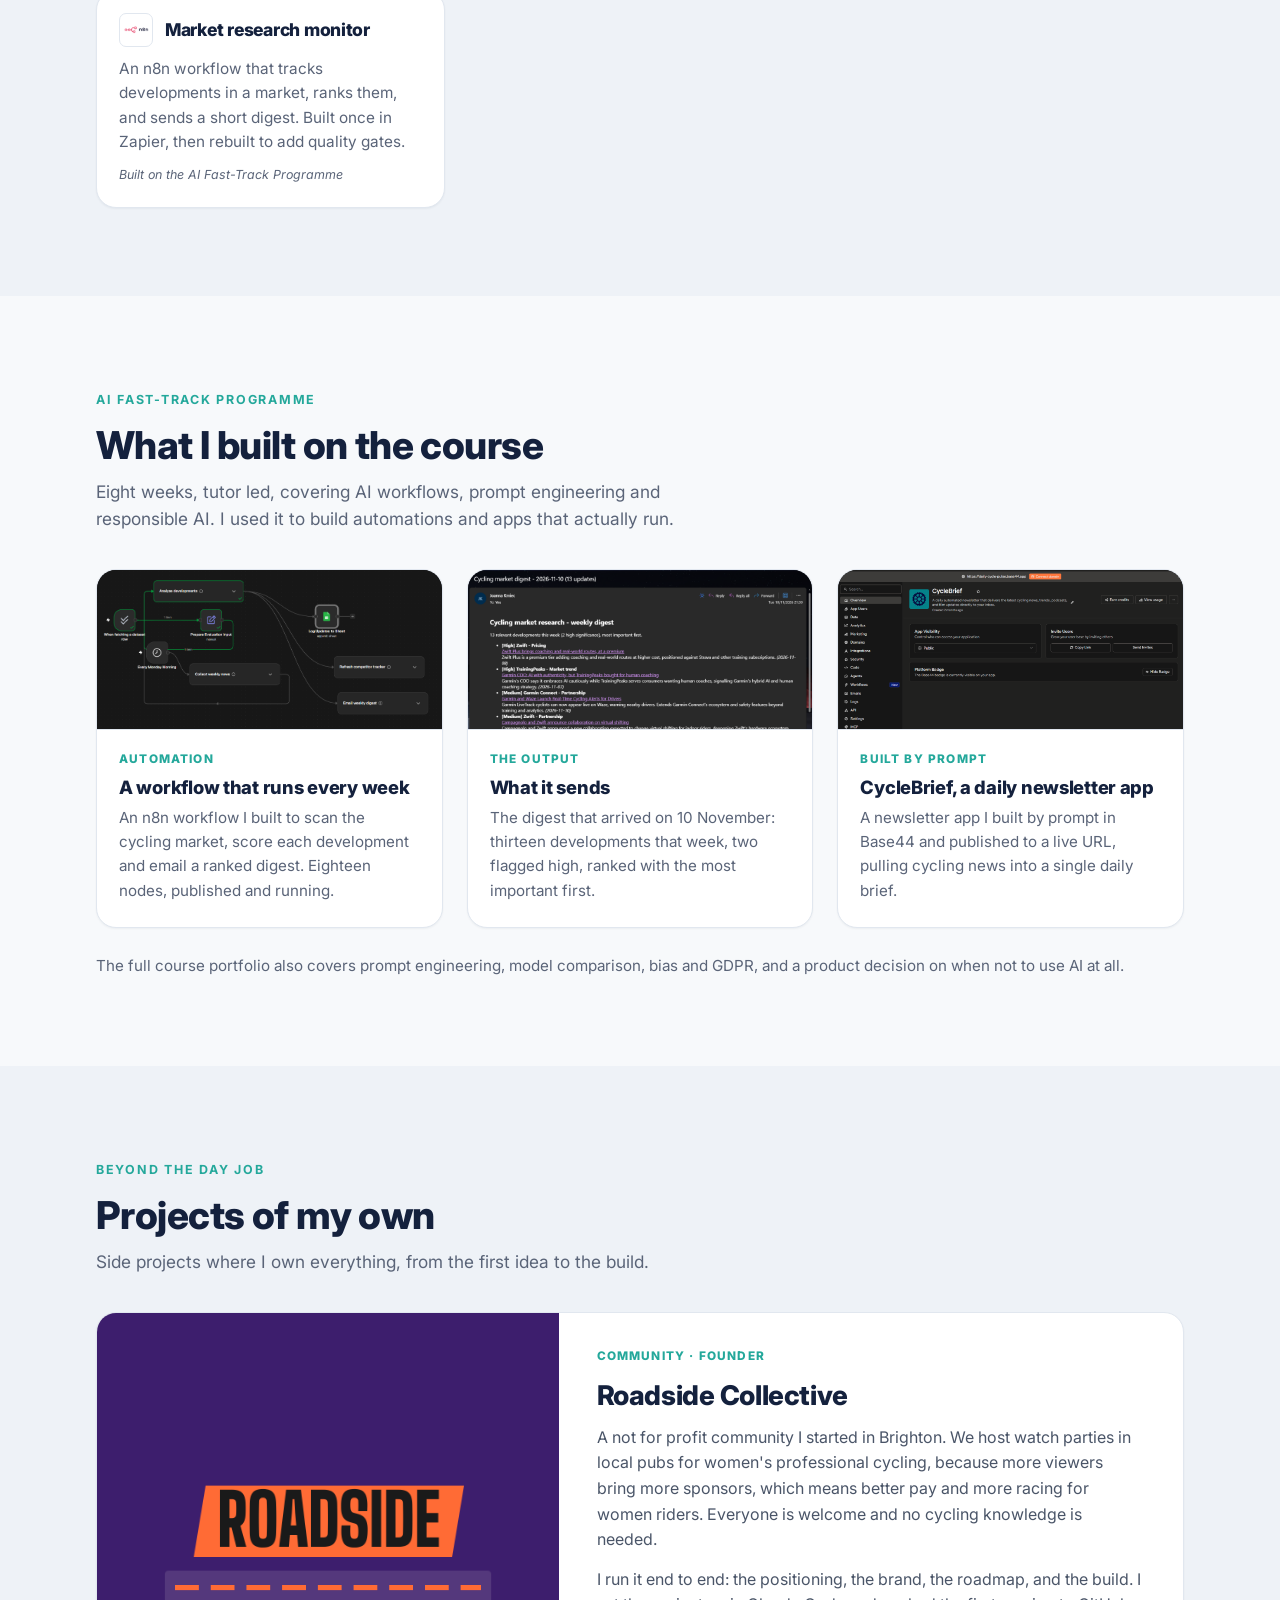
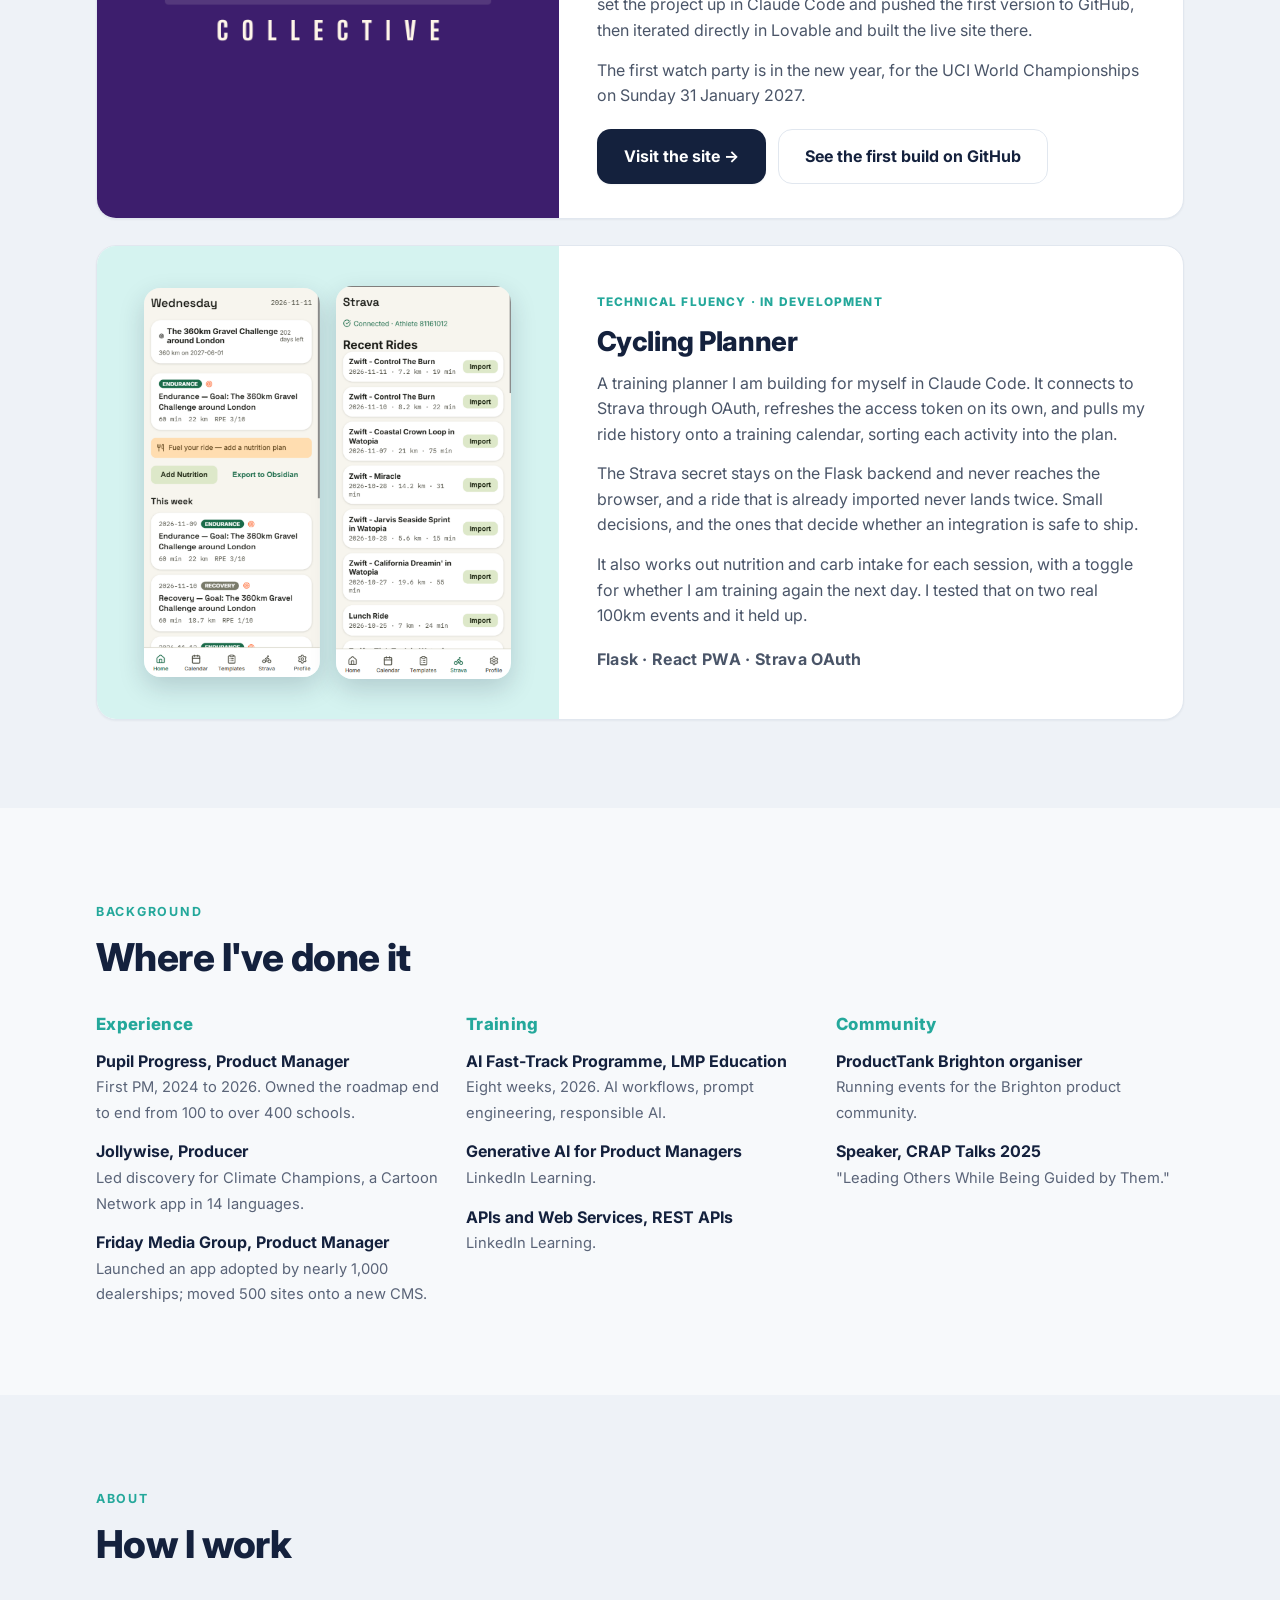
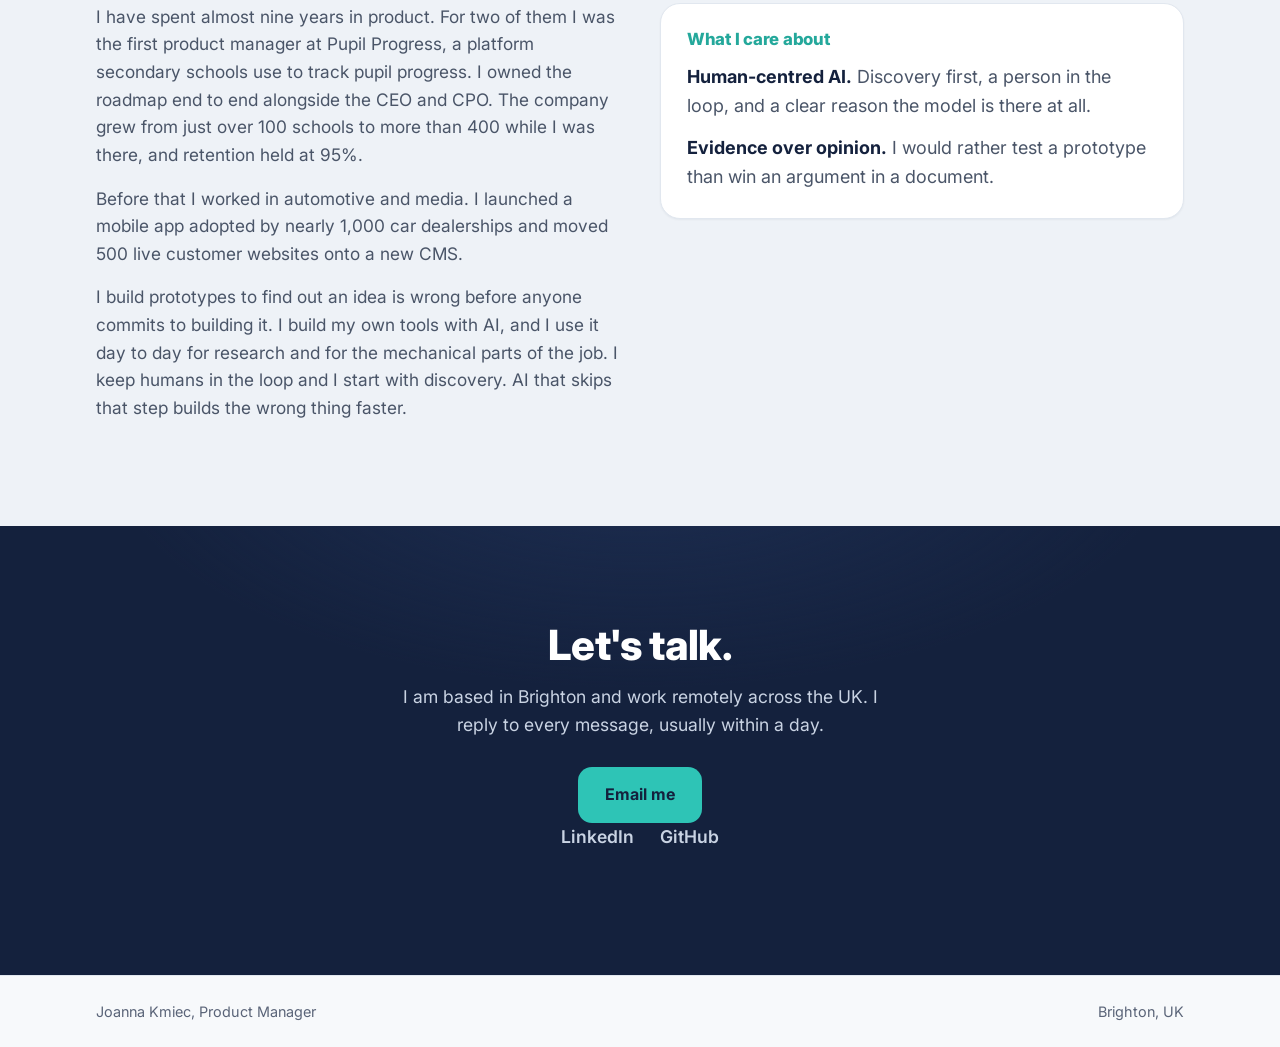
==== commit 9b3d80cd: "Remove Education and learning point from About Co-Authored-By: Claude Opus 4.8 <noreply@anthropic.co" ====
--- a/index.html
+++ b/index.html
@@ -320,7 +320,6 @@
           <ul style="list-style:none;margin:0;padding:0;display:grid;gap:14px">
             <li><strong style="color:var(--ink-strong)">Human-centred AI.</strong> Discovery first, a person in the loop, and a clear reason the model is there at all.</li>
             <li><strong style="color:var(--ink-strong)">Evidence over opinion.</strong> I would rather test a prototype than win an argument in a document.</li>
-            <li><strong style="color:var(--ink-strong)">Education and learning.</strong> The problems I keep coming back to sit here.</li>
           </ul>
         </div>
       </div>
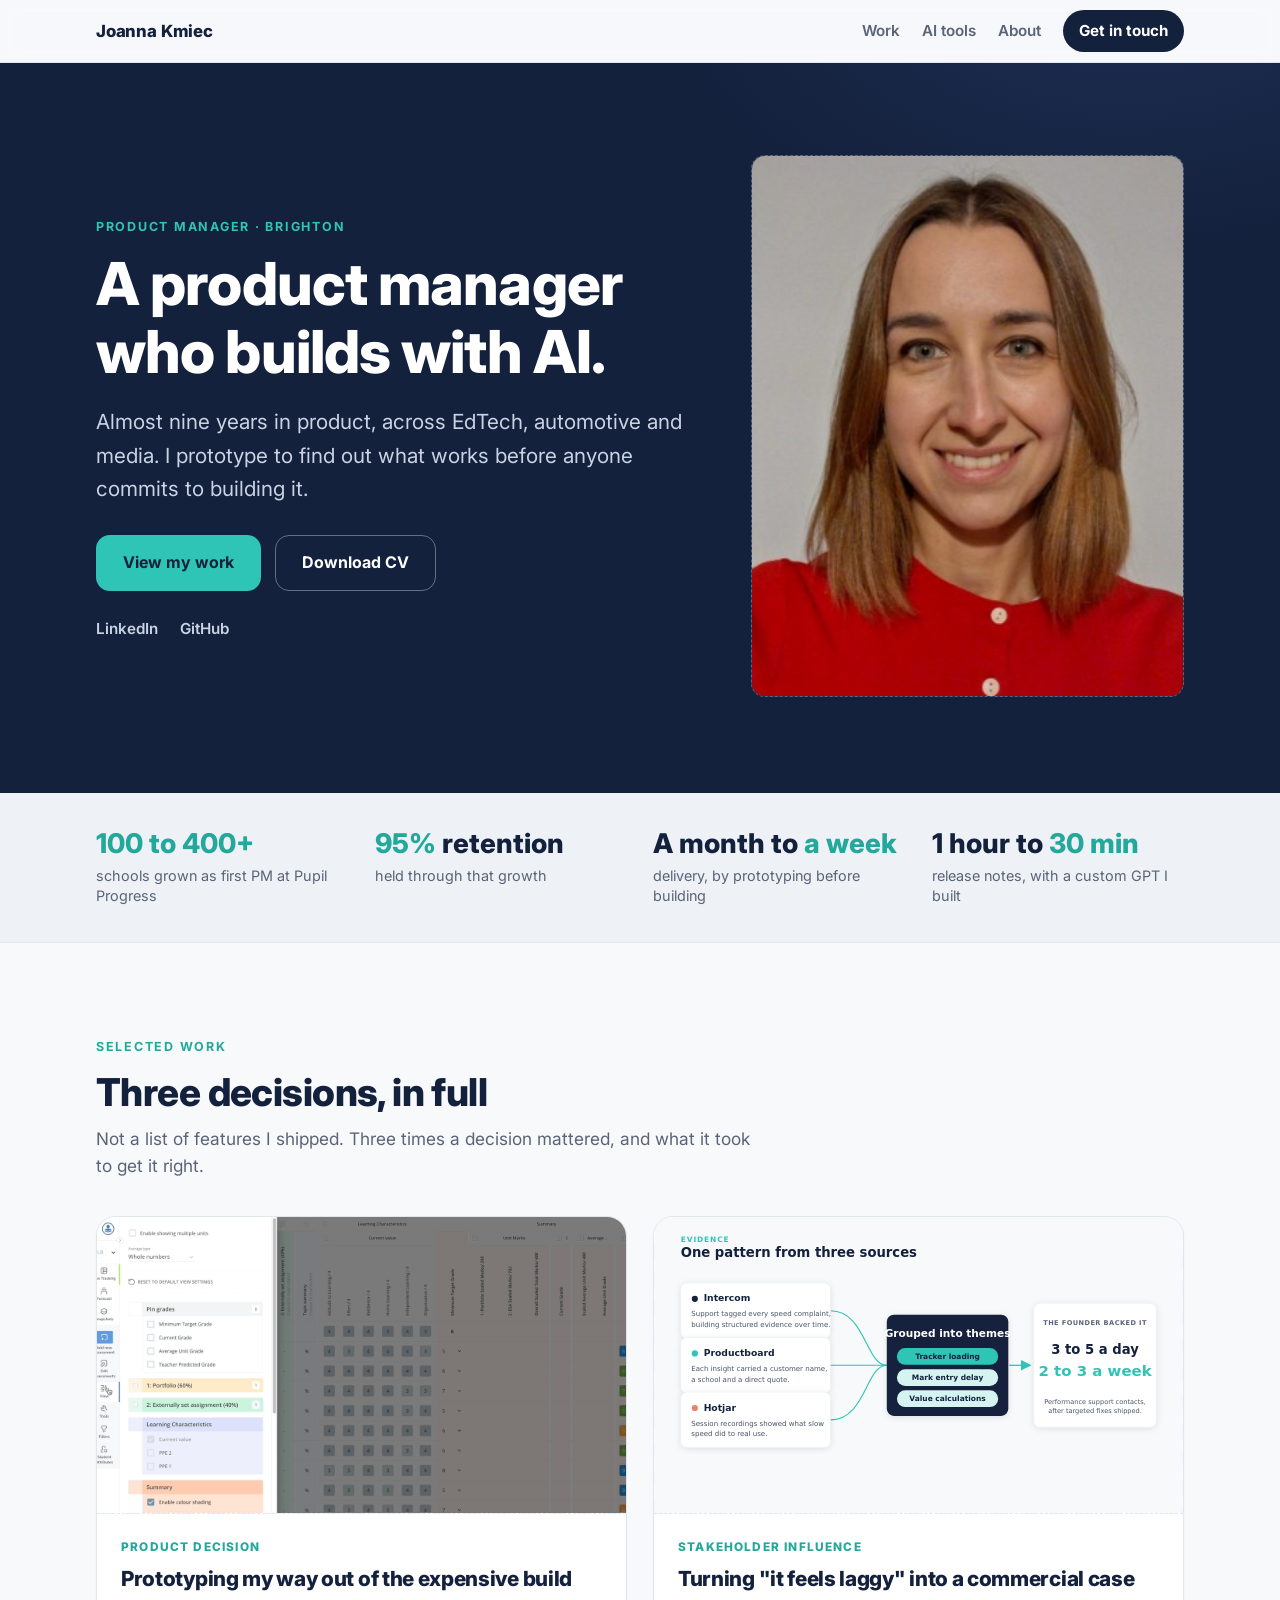
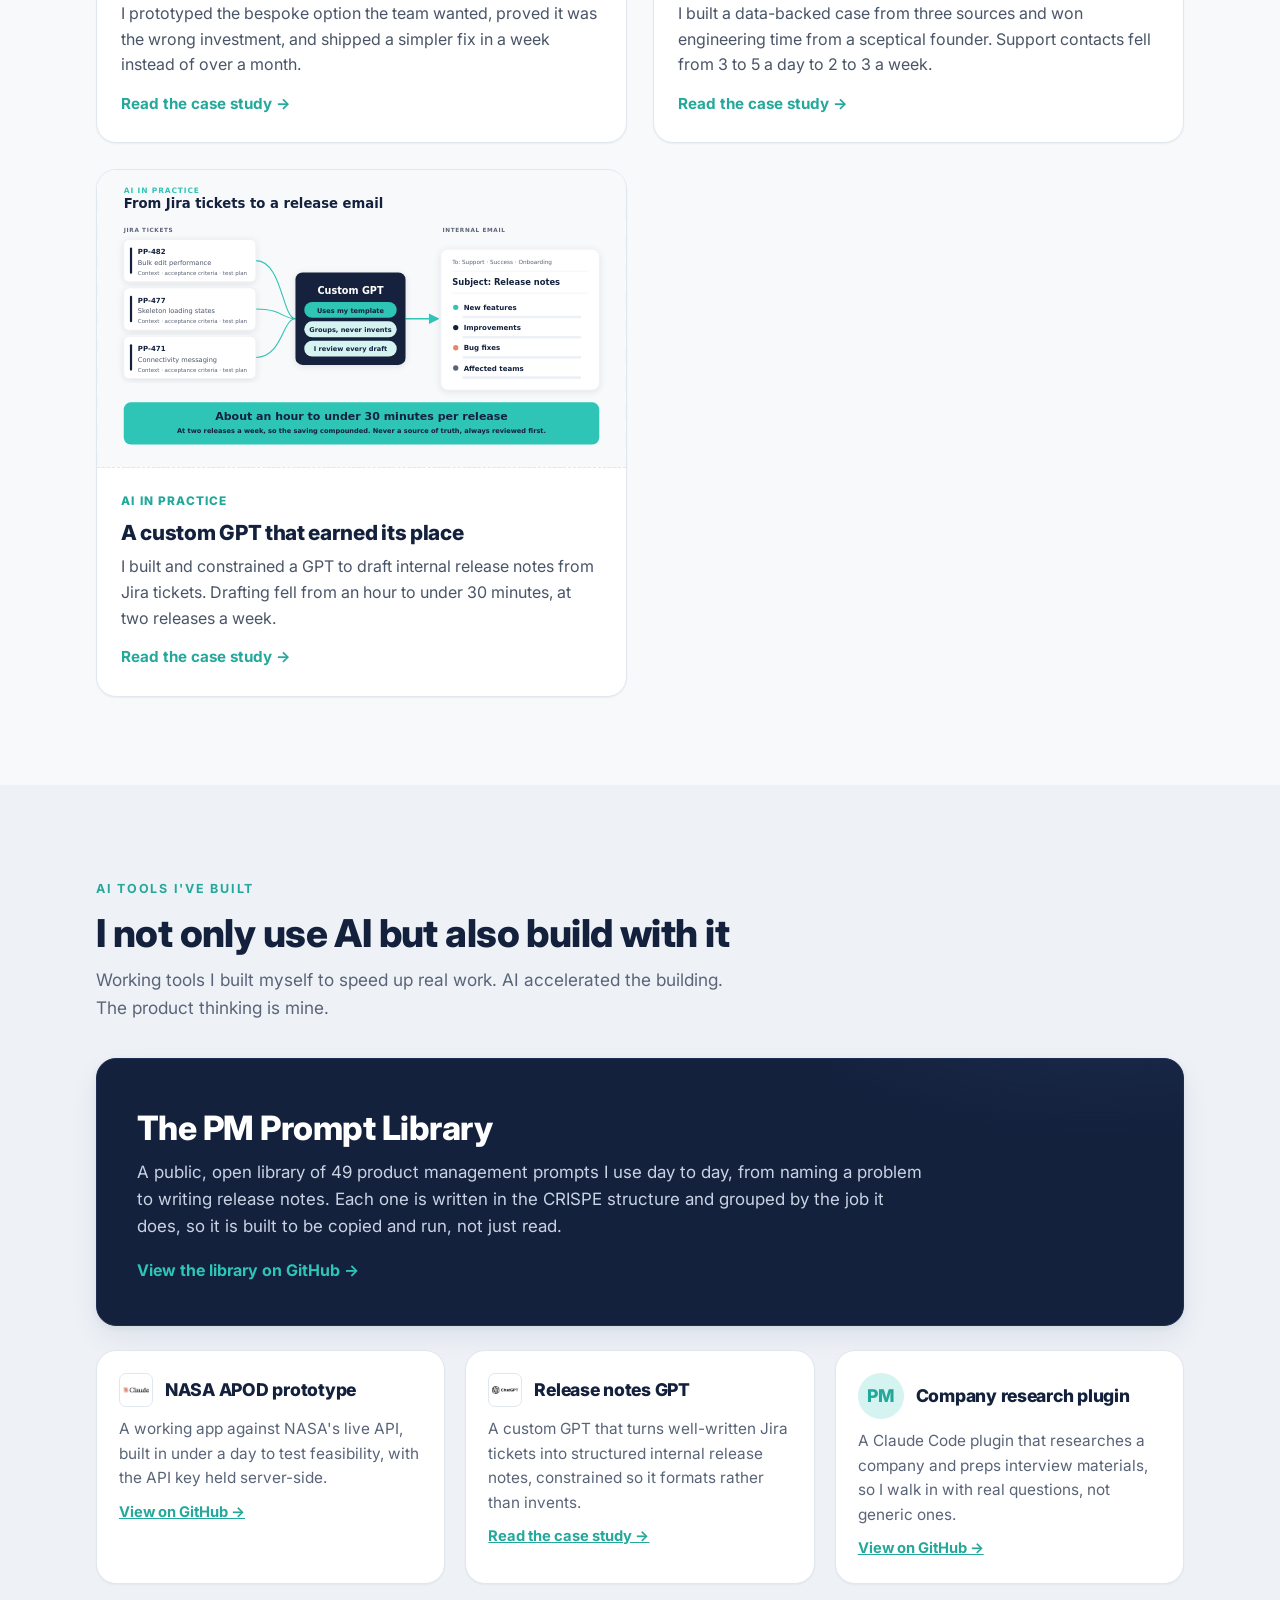
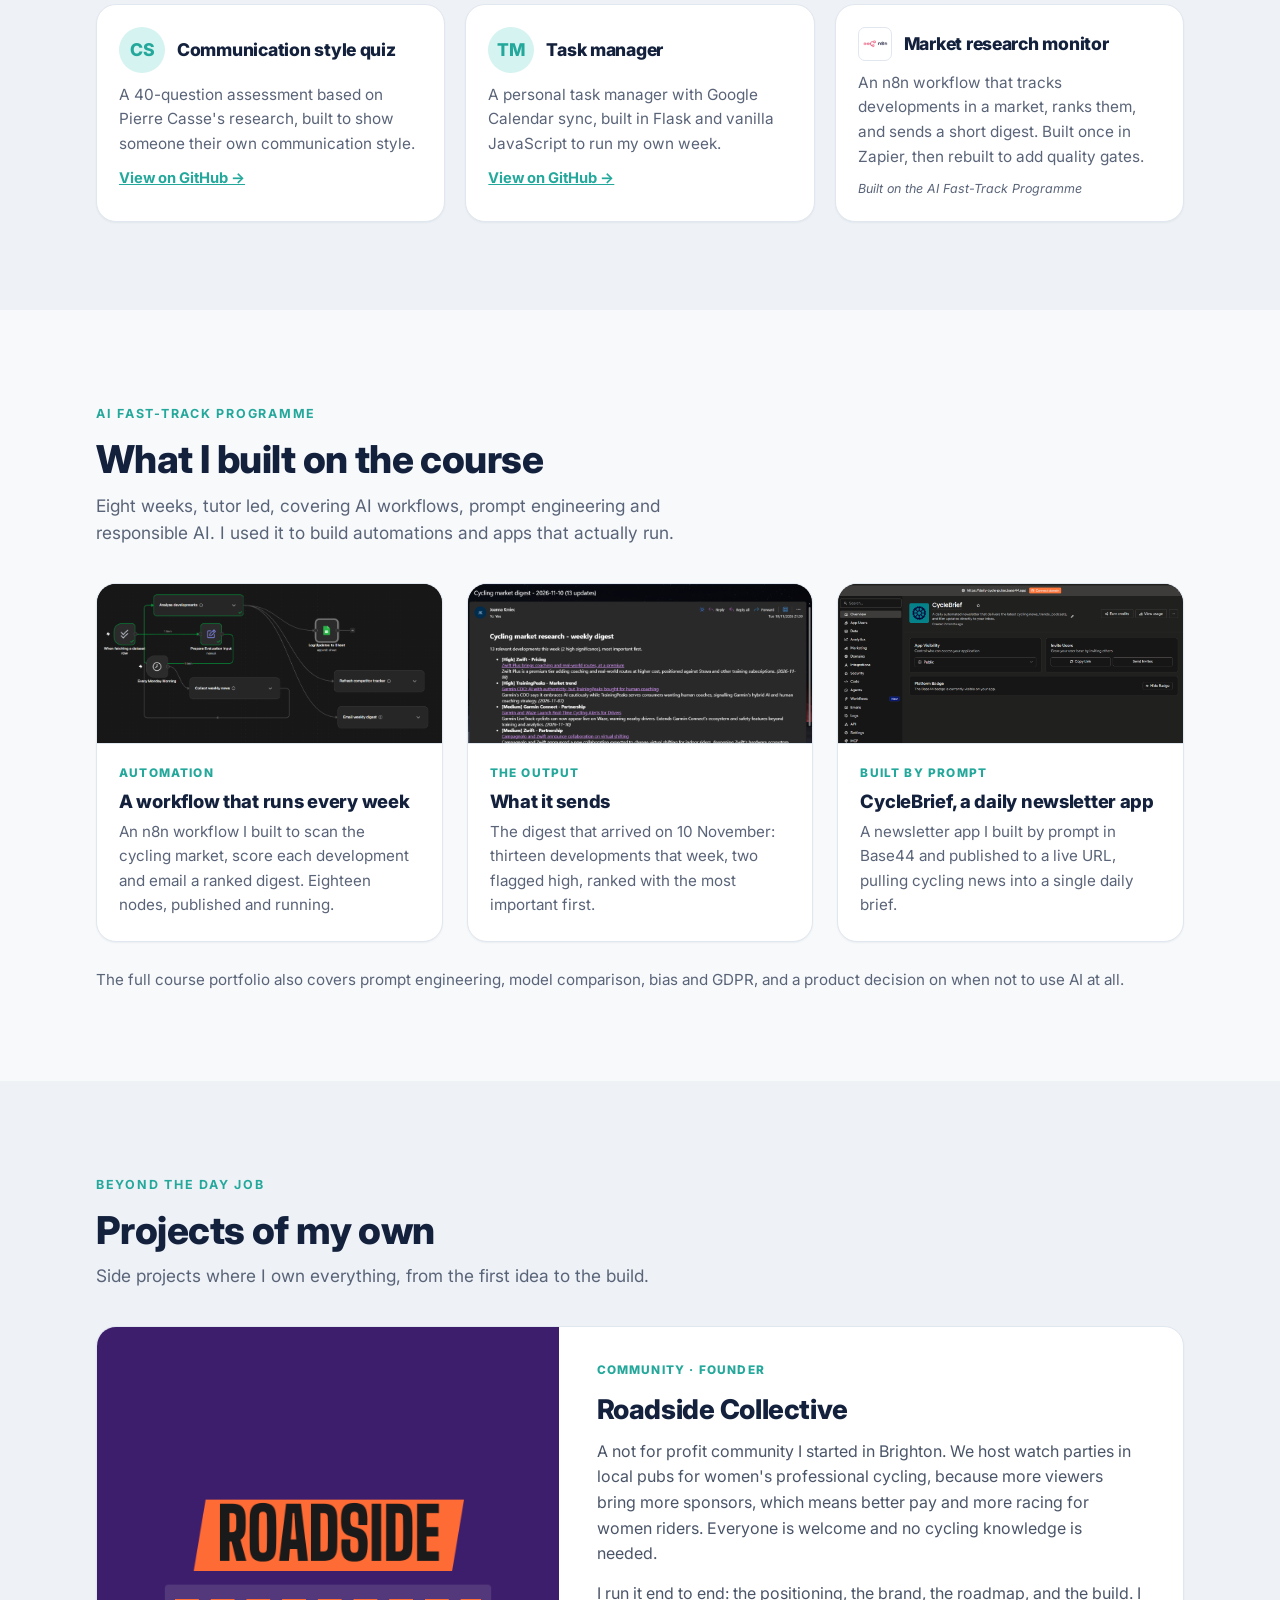
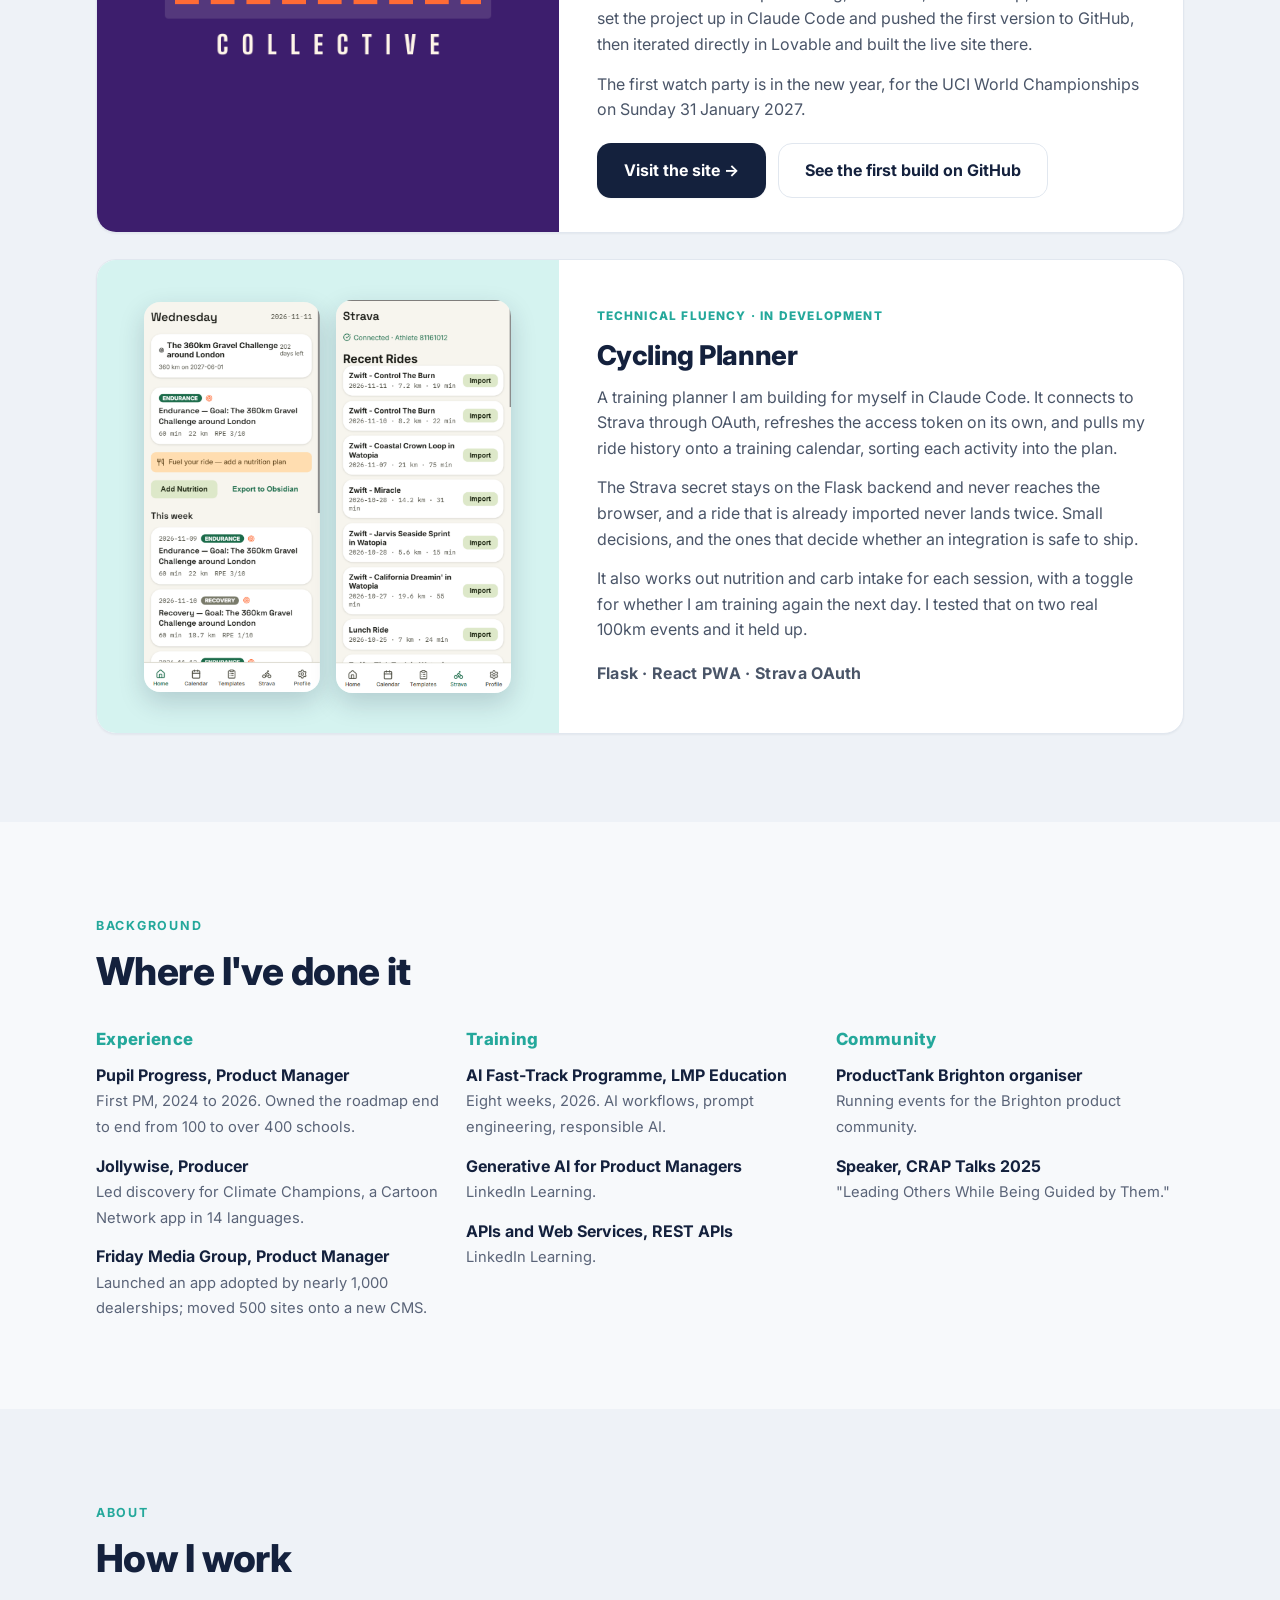
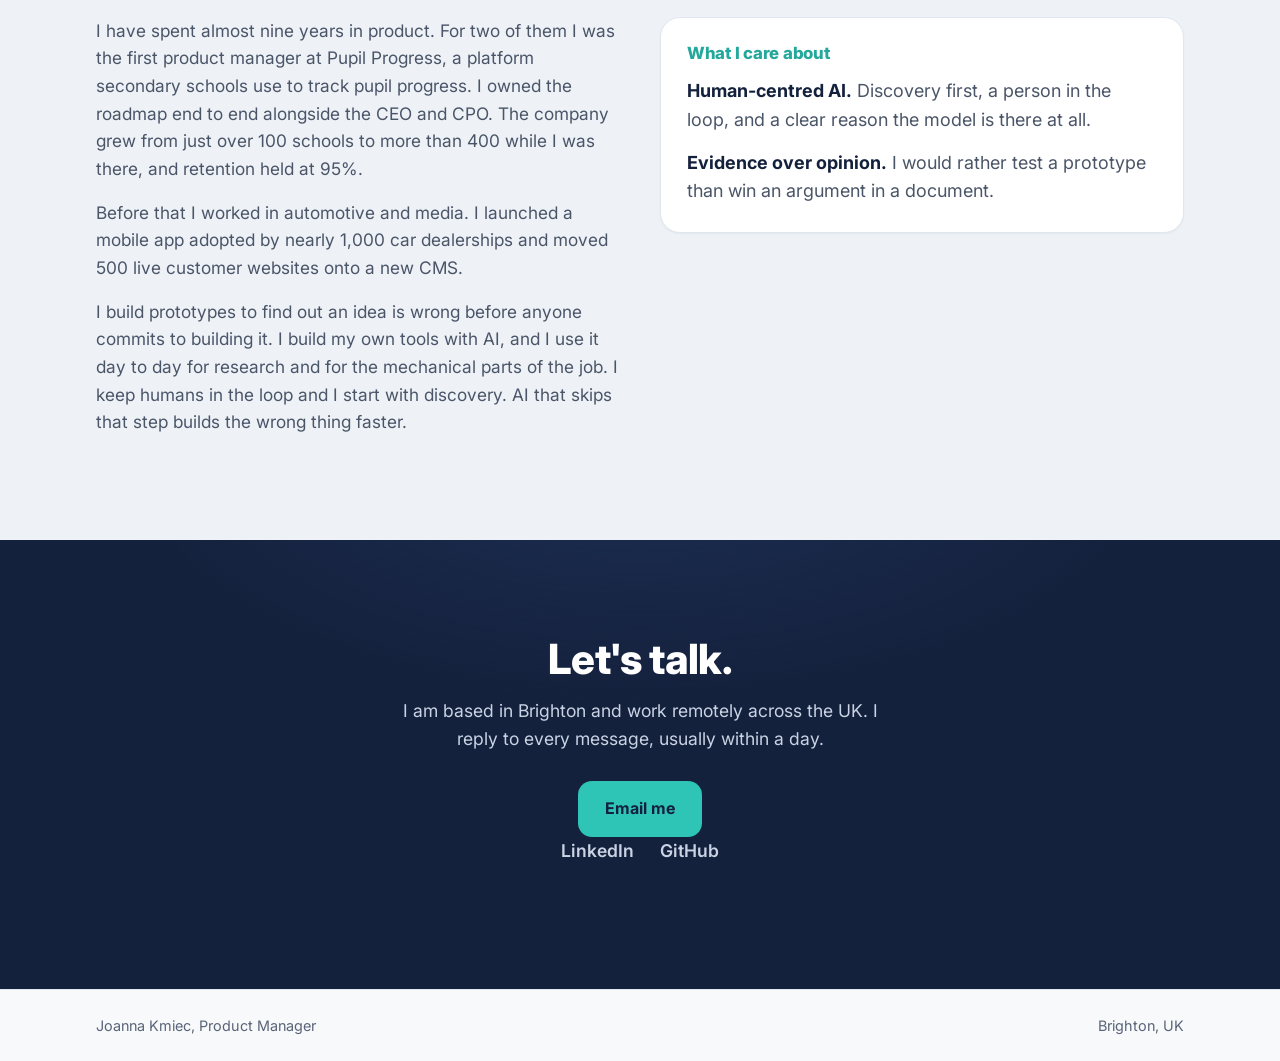
==== commit e04c0496: "Feature the PM Prompt Library in the AI tools section Promote it from a card to a full-width navy ba" ====
--- a/index.html
+++ b/index.html
@@ -114,16 +114,13 @@
         <h2>I not only use AI but also build with it</h2>
         <p>Working tools I built myself to speed up real work. AI accelerated the building. The product thinking is mine.</p>
       </div>
+      <a class="tool-feature" href="https://github.com/JoannaKmiec11/pm-prompt-library">
+        <h3>The PM Prompt Library</h3>
+        <p>A public, open library of 49 product management prompts I use day to day, from naming a problem to writing release notes. Each one is written in the CRISPE structure and grouped by the job it does, so it is built to be copied and run, not just read.</p>
+        <span class="tool-feature-cta">View the library on GitHub &rarr;</span>
+      </a>
+
       <div class="tools-grid">
-
-        <article class="card tool">
-          <div class="tool-head">
-            <span class="circle" aria-hidden="true">PL</span>
-            <h3>PM prompt library</h3>
-          </div>
-          <p>A public library of 49 product management prompts I use day to day, from naming a problem to writing release notes. Each one is written in the CRISPE structure and grouped by the job it does.</p>
-          <a href="https://github.com/JoannaKmiec11/pm-prompt-library">View on GitHub &rarr;</a>
-        </article>
 
         <article class="card tool">
           <div class="tool-head">
--- a/portfolio.css
+++ b/portfolio.css
@@ -82,6 +82,24 @@
 .tool p { color: var(--muted); font-size: 0.96rem; }
 .tool a { font-weight: 700; font-size: 0.92rem; }
 .tool .accel { font-size: 0.78rem; color: var(--muted); font-style: italic; }
+
+/* Featured AI tool (prompt library banner) */
+.tool-feature {
+  display: block; margin-bottom: 24px;
+  padding: clamp(28px, 4vw, 40px);
+  background:
+    radial-gradient(620px 300px at 92% -40%, var(--navy-700), transparent 60%),
+    var(--navy);
+  border: 1px solid var(--navy-700); border-radius: var(--radius-lg);
+  box-shadow: var(--shadow); color: #fff; text-decoration: none;
+  transition: transform 0.12s ease, box-shadow 0.15s ease;
+}
+.tool-feature:hover { transform: translateY(-3px); box-shadow: 0 16px 40px rgba(20, 33, 61, 0.28); }
+.tool-feature .work-tag { color: var(--teal); }
+.tool-feature h3 { color: #fff; font-size: clamp(1.5rem, 3.2vw, 2.1rem); margin: 10px 0 12px; }
+.tool-feature p { color: var(--on-navy); font-size: 1.06rem; max-width: 72ch; margin: 0; }
+.tool-feature-cta { display: inline-block; margin-top: 18px; color: var(--teal); font-weight: 700; font-size: 1rem; }
+.tool-feature:hover .tool-feature-cta { color: #fff; }
 
 /* ---------- Beyond the day job (passion project) ---------- */
 .passion-card {
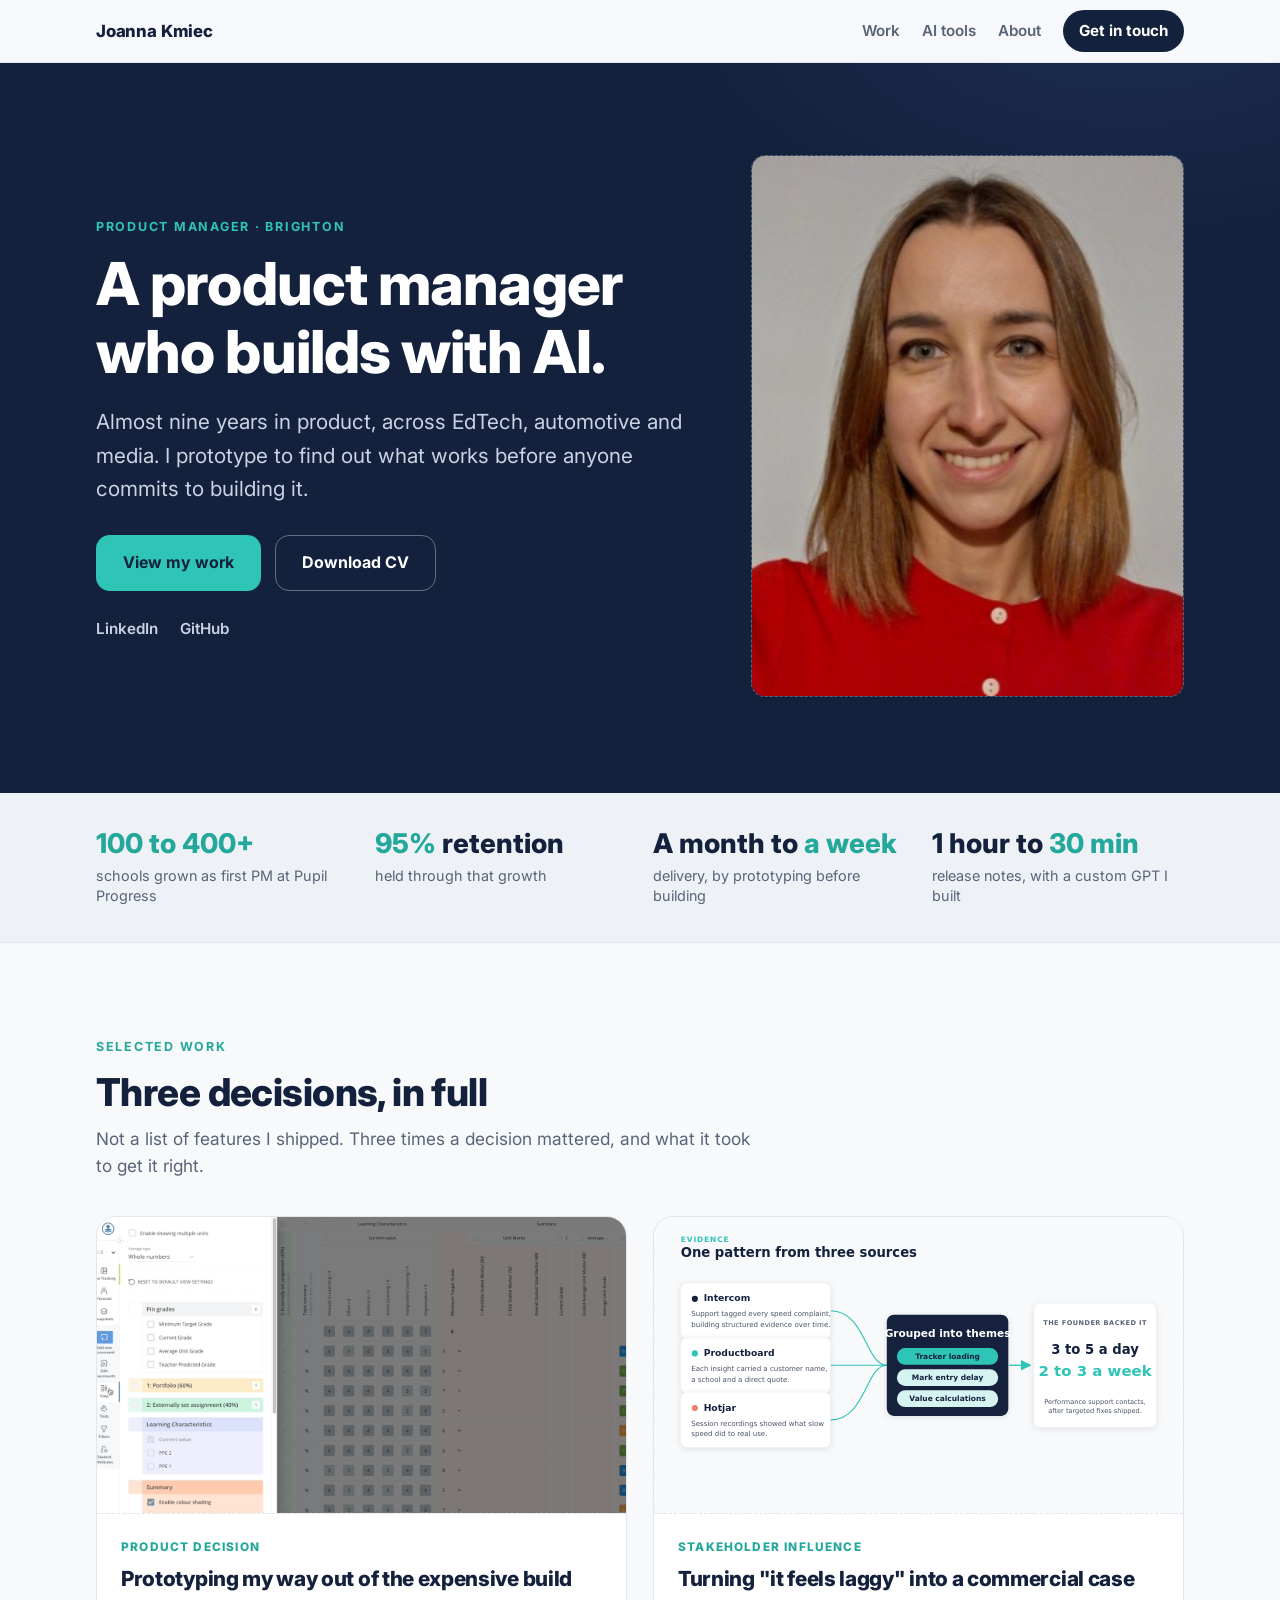
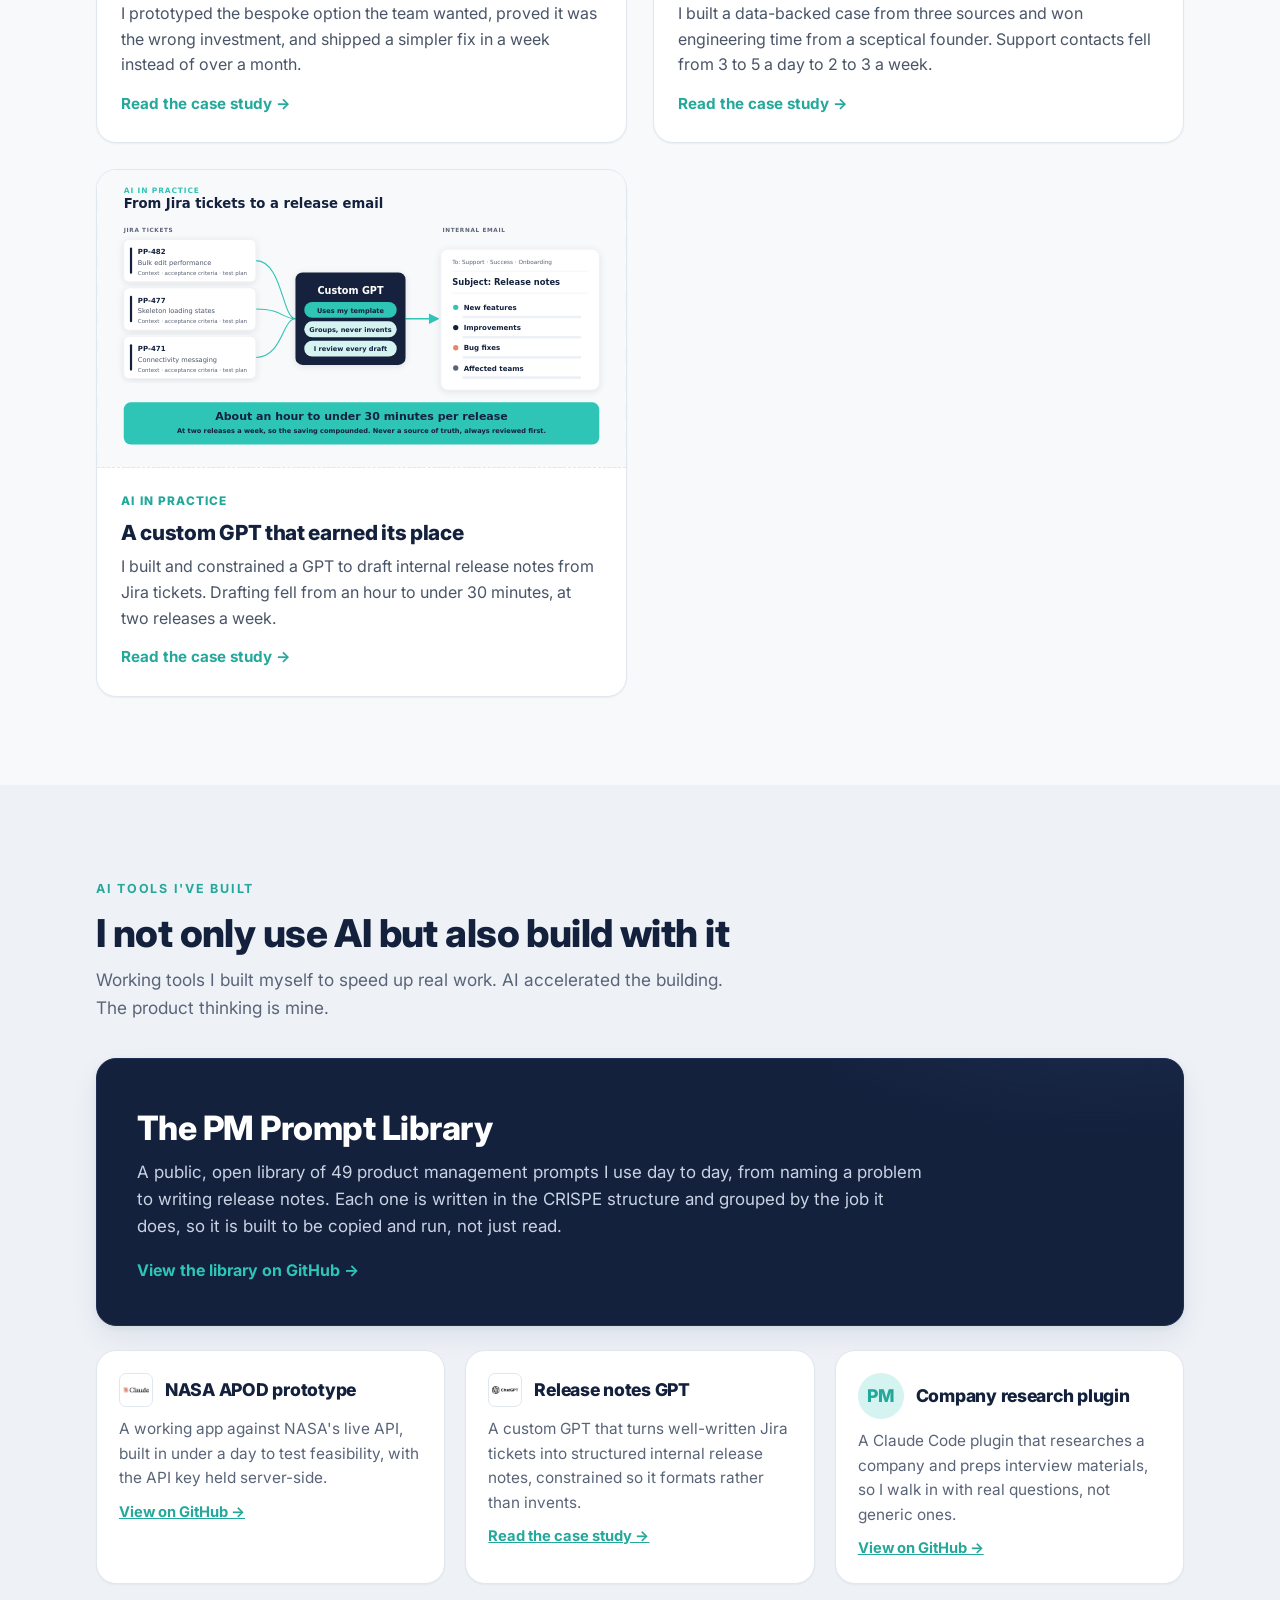
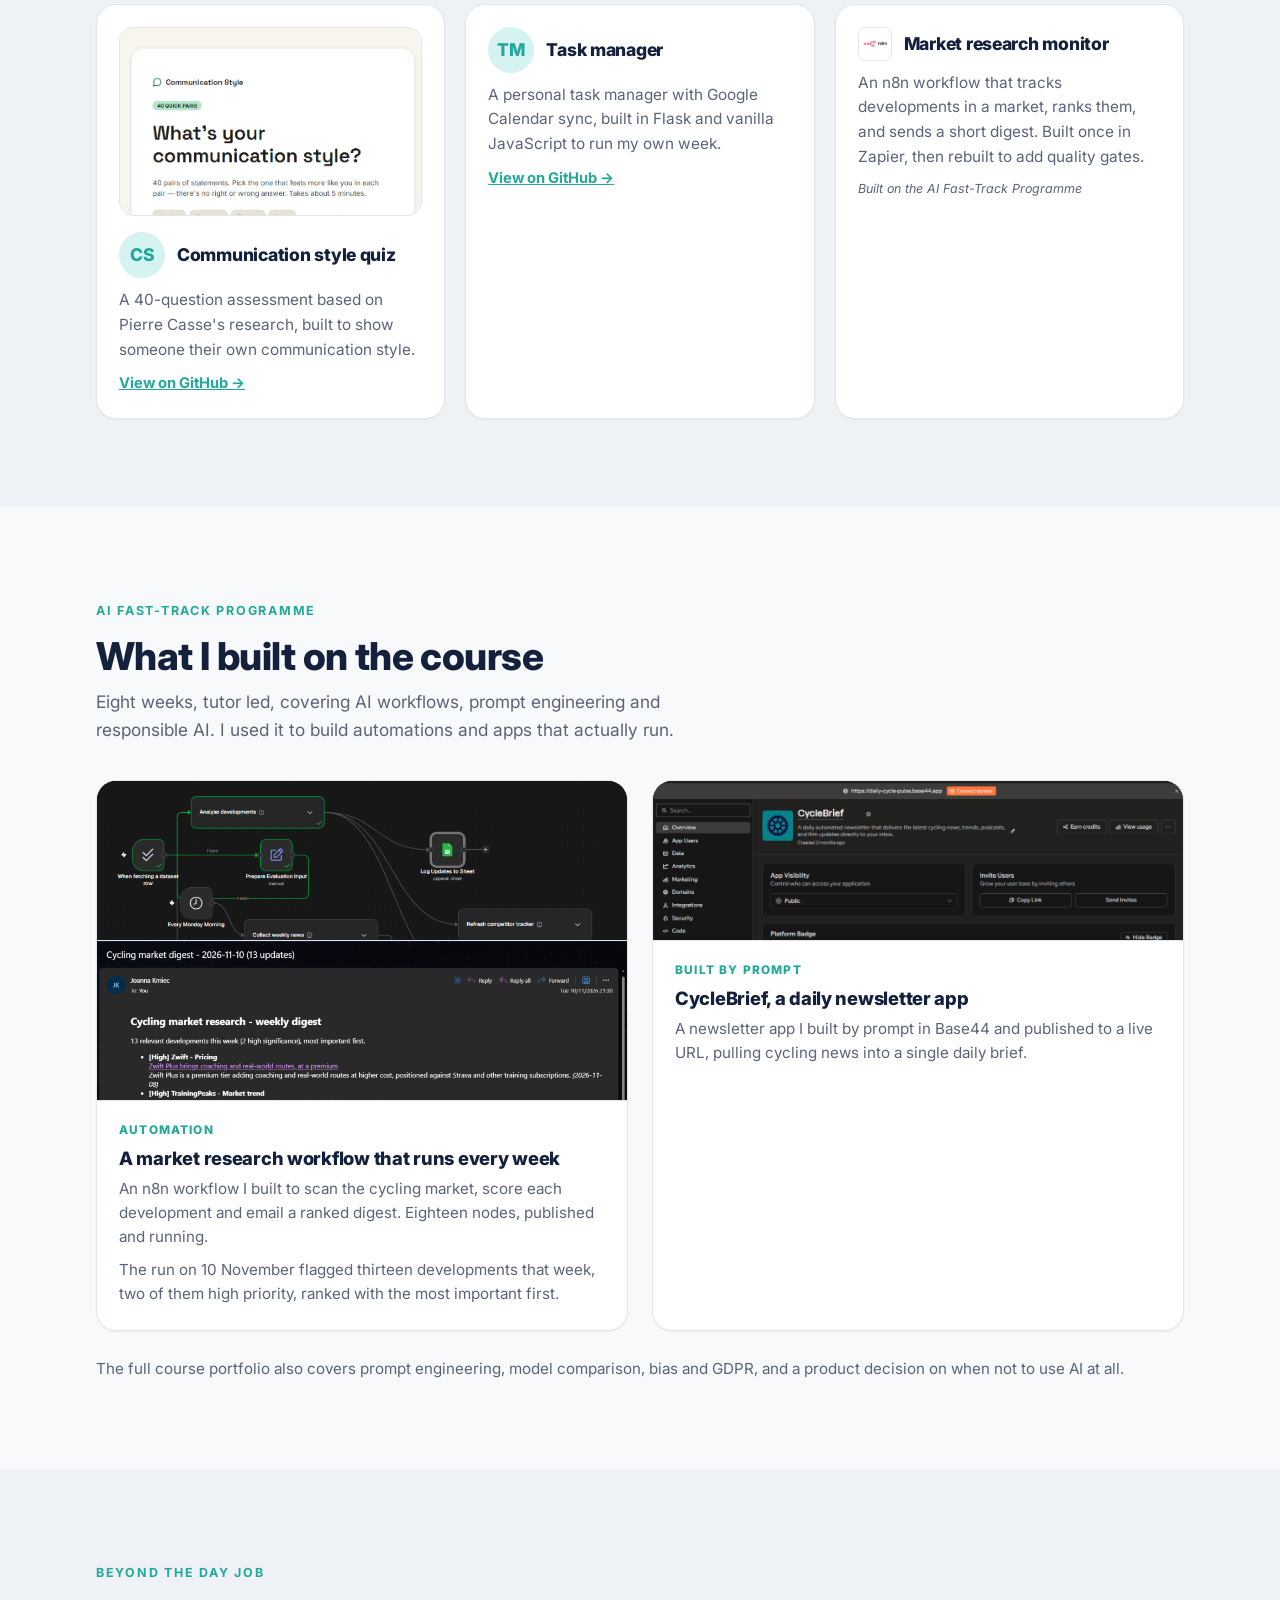
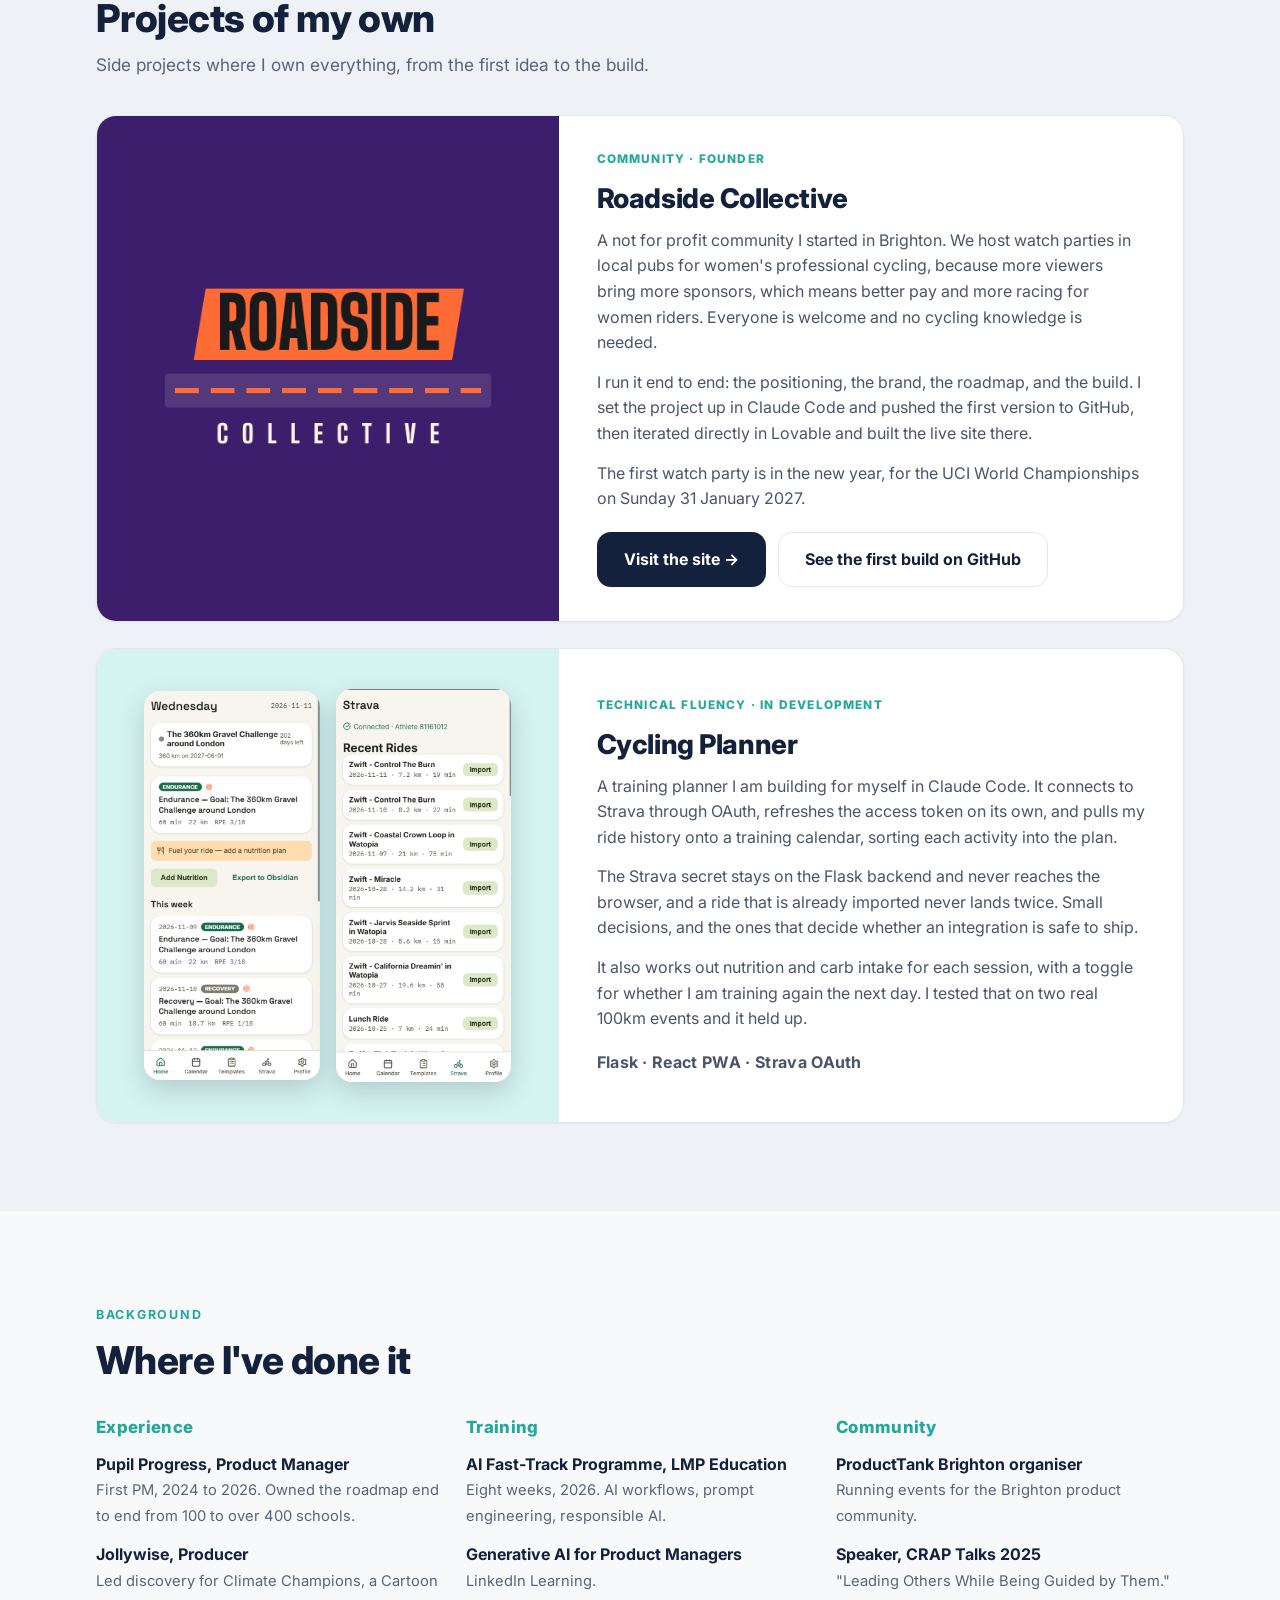
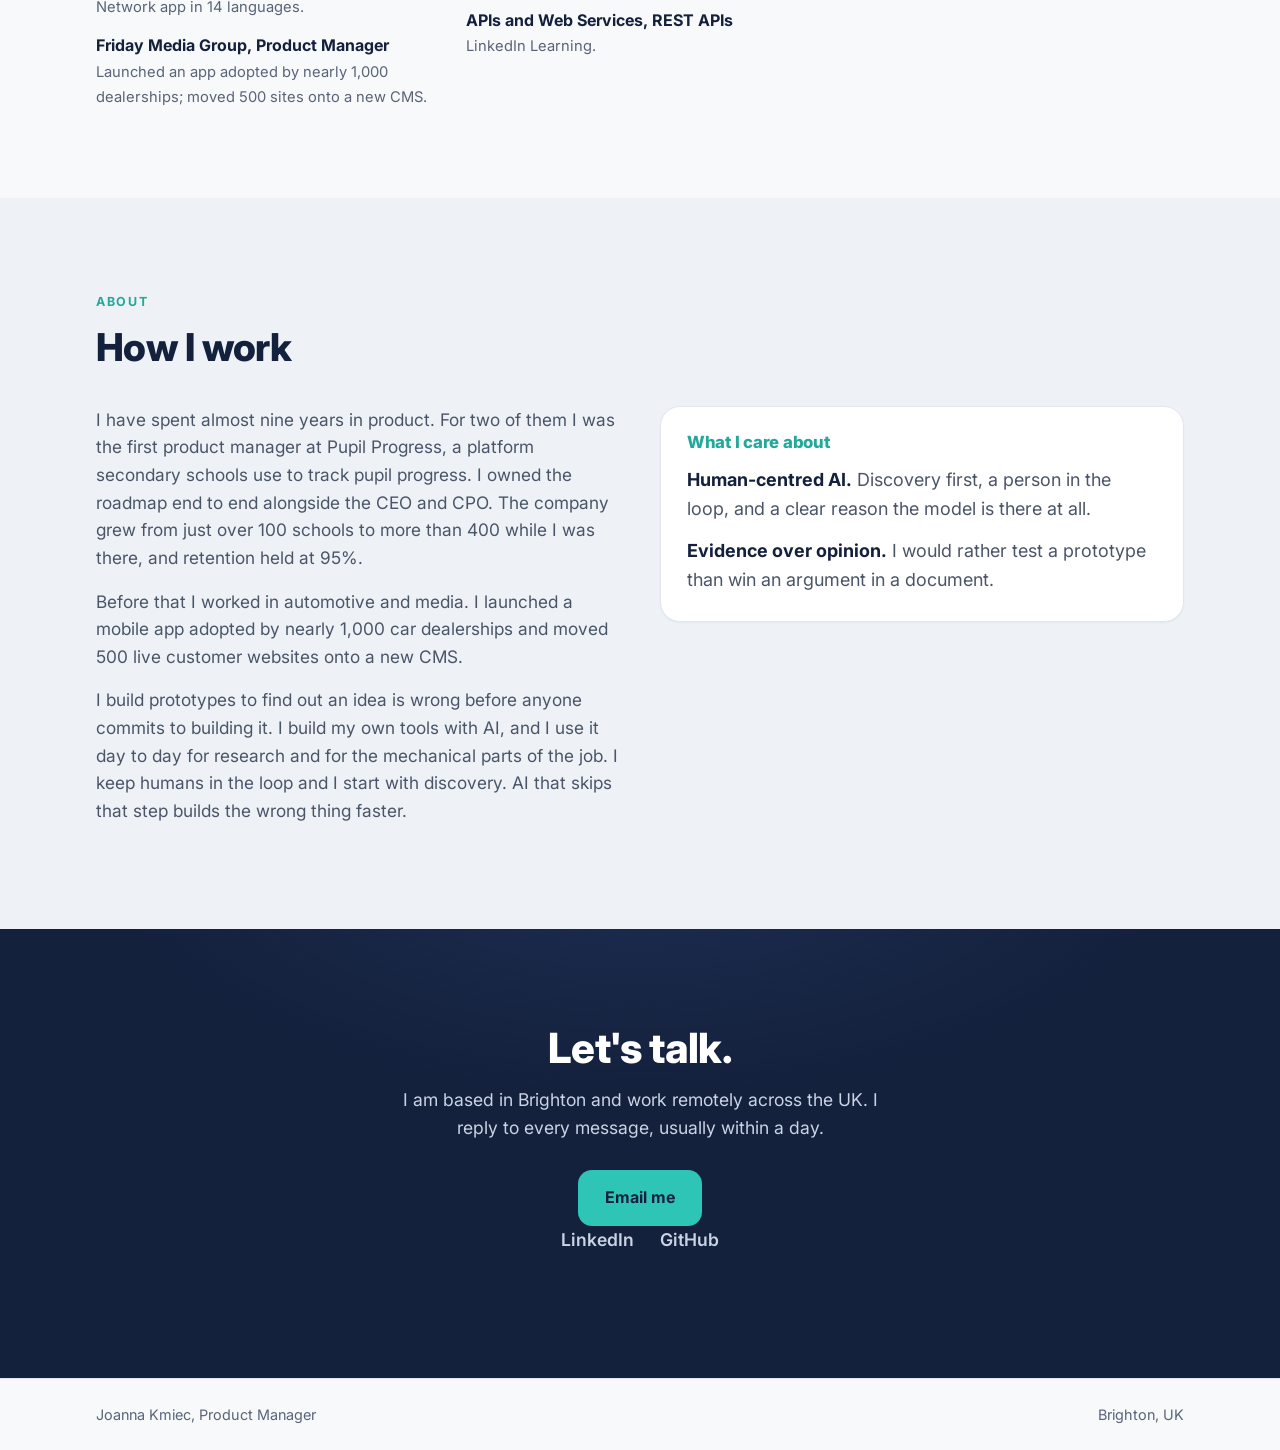
==== commit c80d8660: "Rework AI course section into two projects, add quiz screenshot Merge the n8n workflow and its diges" ====
--- a/index.html
+++ b/index.html
@@ -150,6 +150,7 @@
         </article>
 
         <article class="card tool">
+          <img class="tool-shot" src="assets/communication-style-quiz.png" alt="The Communication Style quiz landing page, titled What's your communication style?">
           <div class="tool-head">
             <span class="circle" aria-hidden="true">CS</span>
             <h3>Communication style quiz</h3>
@@ -188,23 +189,18 @@
         <h2>What I built on the course</h2>
         <p>Eight weeks, tutor led, covering AI workflows, prompt engineering and responsible AI. I used it to build automations and apps that actually run.</p>
       </div>
-      <div class="ai-grid">
+      <div class="ai-grid two">
 
         <article class="ai-card">
-          <div class="ph" data-ratio="16x10"><img src="assets/ai-n8n-canvas.png" alt="An n8n workflow canvas with eighteen connected nodes"></div>
+          <div class="ai-shots">
+            <div class="ph" data-ratio="16x10"><img src="assets/ai-n8n-canvas.png" alt="An n8n workflow canvas with eighteen connected nodes"></div>
+            <div class="ph" data-ratio="16x10"><img src="assets/ai-n8n-digest.png" alt="The ranked market research digest email the workflow sends"></div>
+          </div>
           <div class="ai-body">
             <span class="work-tag">Automation</span>
-            <h3>A workflow that runs every week</h3>
+            <h3>A market research workflow that runs every week</h3>
             <p>An n8n workflow I built to scan the cycling market, score each development and email a ranked digest. Eighteen nodes, published and running.</p>
-          </div>
-        </article>
-
-        <article class="ai-card">
-          <div class="ph" data-ratio="16x10"><img src="assets/ai-n8n-digest.png" alt="The ranked market research digest email the workflow sends"></div>
-          <div class="ai-body">
-            <span class="work-tag">The output</span>
-            <h3>What it sends</h3>
-            <p>The digest that arrived on 10 November: thirteen developments that week, two flagged high, ranked with the most important first.</p>
+            <p>The run on 10 November flagged thirteen developments that week, two of them high priority, ranked with the most important first.</p>
           </div>
         </article>
 
--- a/portfolio.css
+++ b/portfolio.css
@@ -100,6 +100,7 @@
 .tool-feature p { color: var(--on-navy); font-size: 1.06rem; max-width: 72ch; margin: 0; }
 .tool-feature-cta { display: inline-block; margin-top: 18px; color: var(--teal); font-weight: 700; font-size: 1rem; }
 .tool-feature:hover .tool-feature-cta { color: #fff; }
+.tool-shot { width: 100%; aspect-ratio: 16 / 10; object-fit: cover; object-position: top; border: 1px solid var(--rule); border-radius: var(--radius); margin-bottom: 6px; background: var(--bg-2); }
 
 /* ---------- Beyond the day job (passion project) ---------- */
 .passion-card {
@@ -137,6 +138,8 @@
 .ai-body h3 { font-size: 1.15rem; }
 .ai-body p { color: var(--muted); font-size: 0.95rem; }
 .ai-note { margin-top: 26px; color: var(--muted); font-size: 0.95rem; }
+.ai-grid.two { grid-template-columns: repeat(2, 1fr); }
+.ai-shots { display: flex; flex-direction: column; }
 
 /* ---------- Background / credibility ---------- */
 .cred-grid { display: grid; grid-template-columns: repeat(3, 1fr); gap: 22px; }
@@ -227,7 +230,7 @@
   .passion-media { padding: 32px; }
   .passion-body { padding: 28px 26px 30px; }
   .tools-grid { grid-template-columns: repeat(2, 1fr); }
-  .ai-grid { grid-template-columns: 1fr; }
+  .ai-grid, .ai-grid.two { grid-template-columns: 1fr; }
   .cred-grid { grid-template-columns: 1fr; gap: 28px; }
   .about-grid { grid-template-columns: 1fr; gap: 28px; }
   .proof .wrap { grid-template-columns: repeat(2, 1fr); }
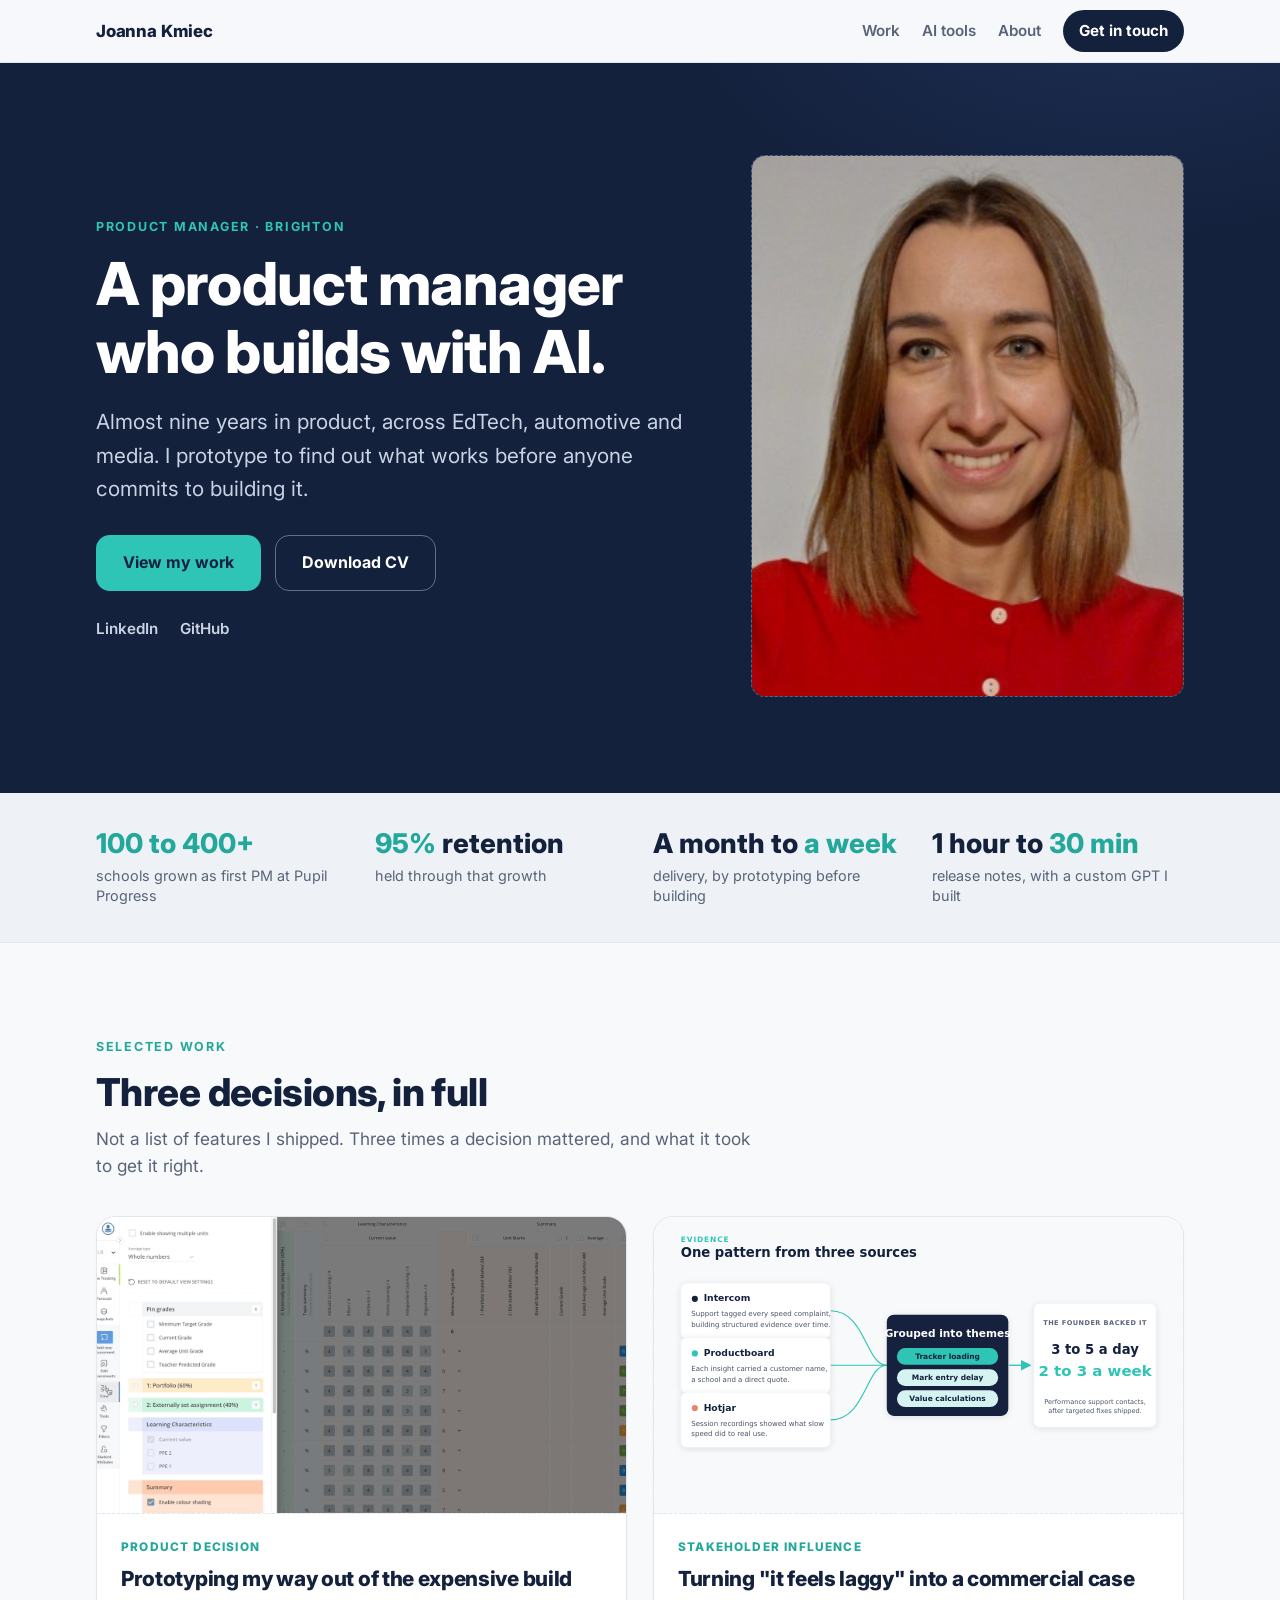
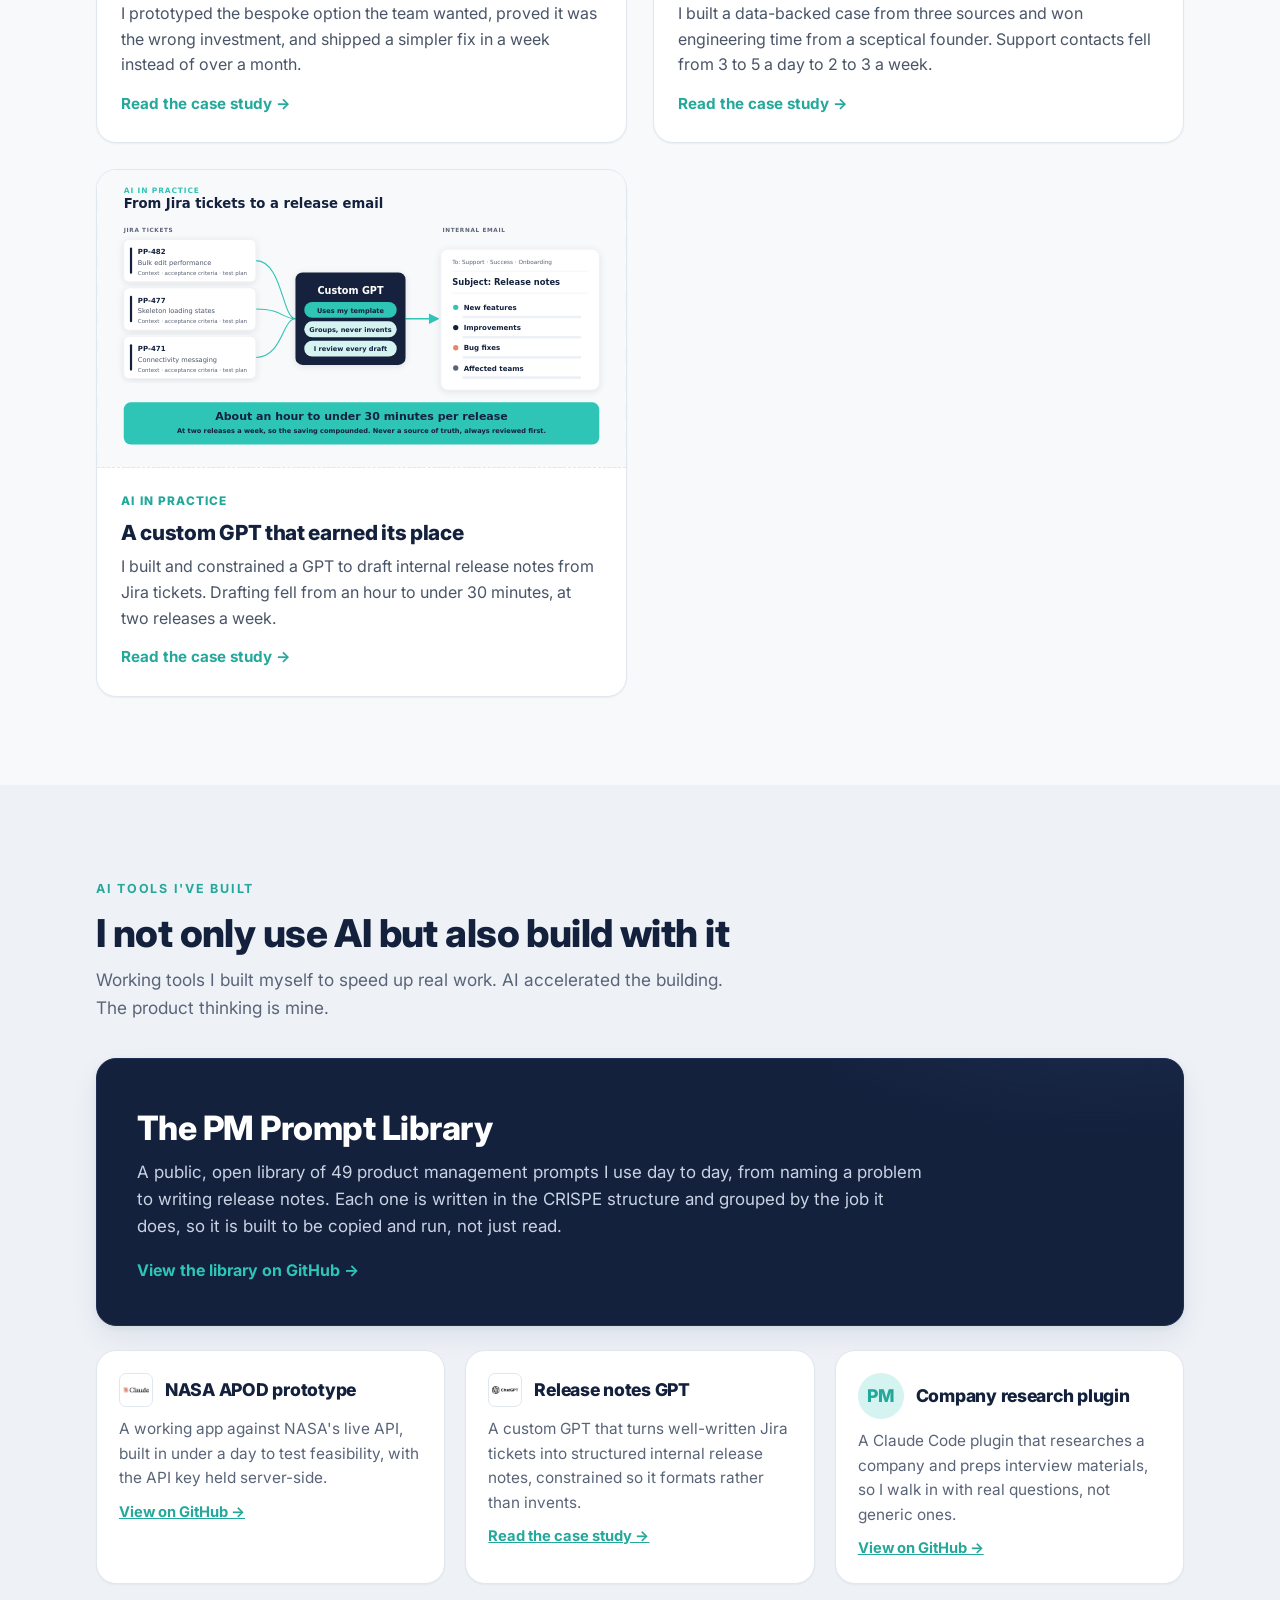
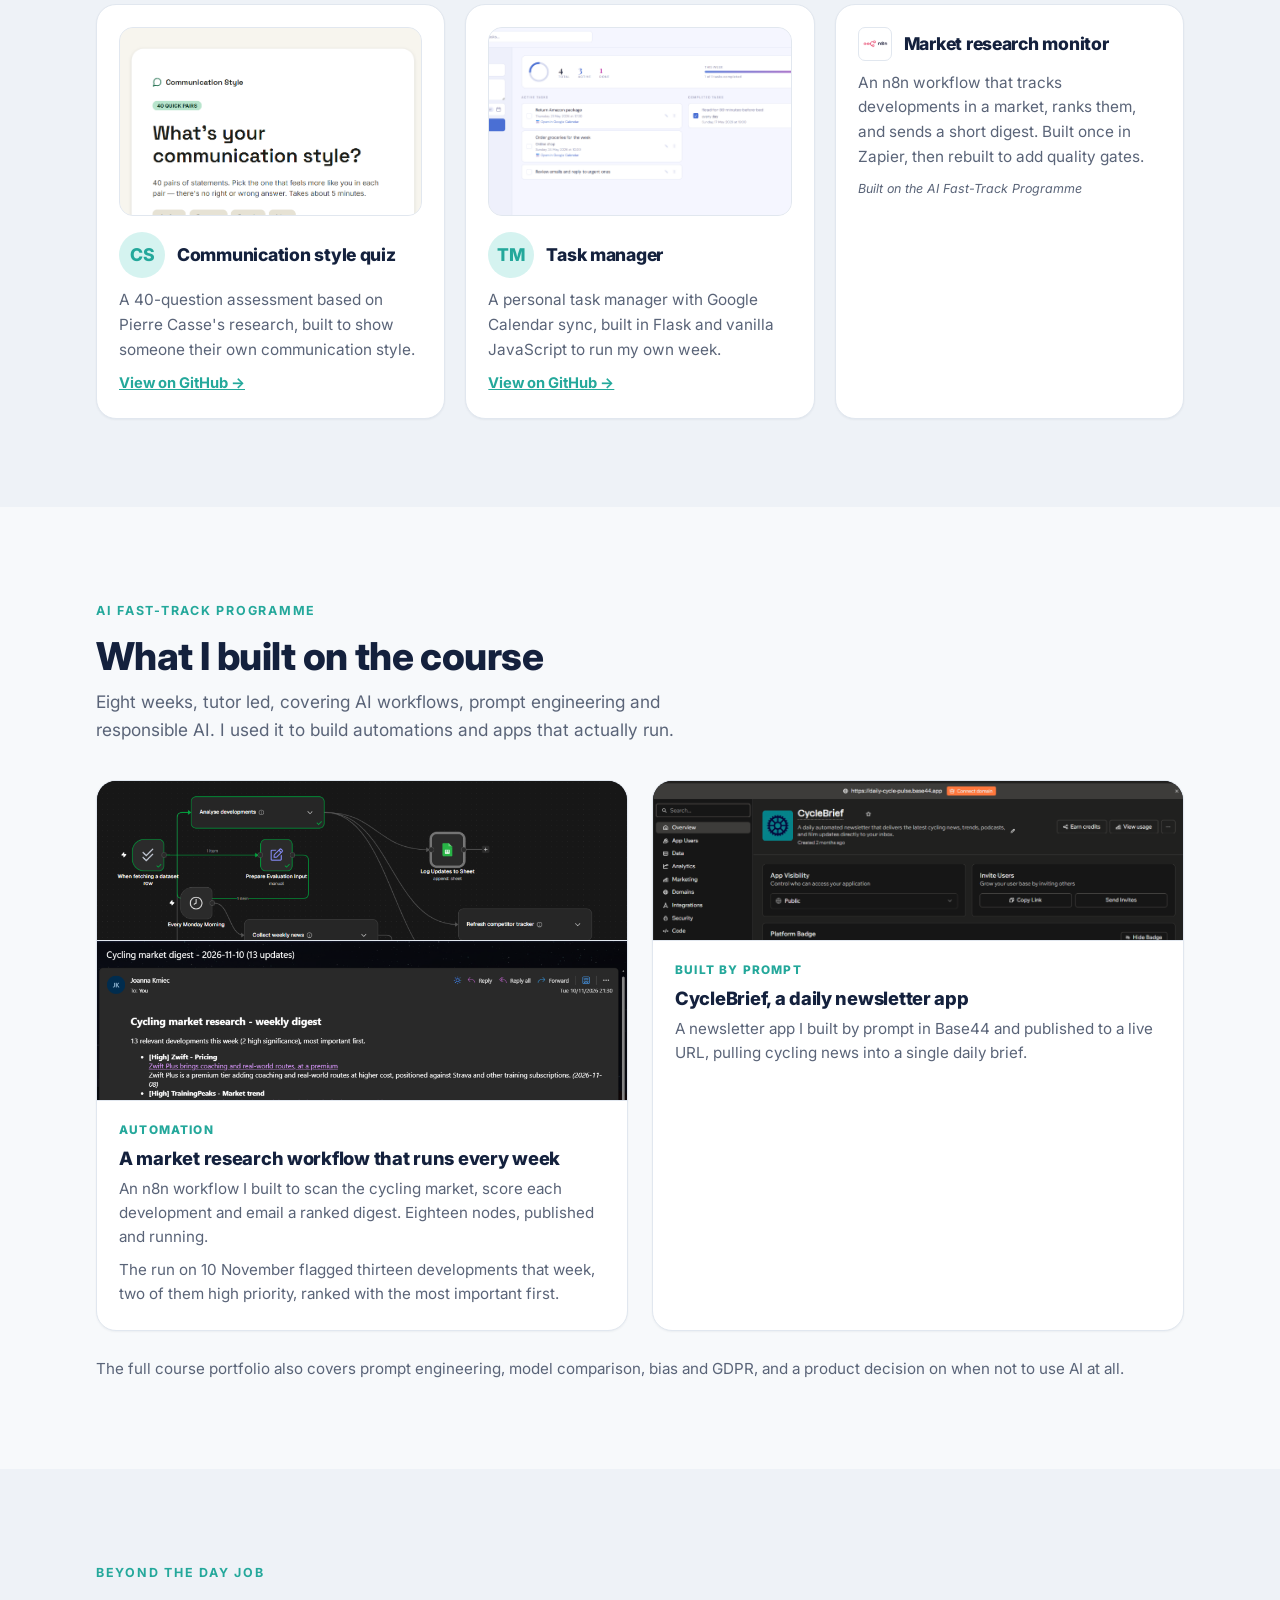
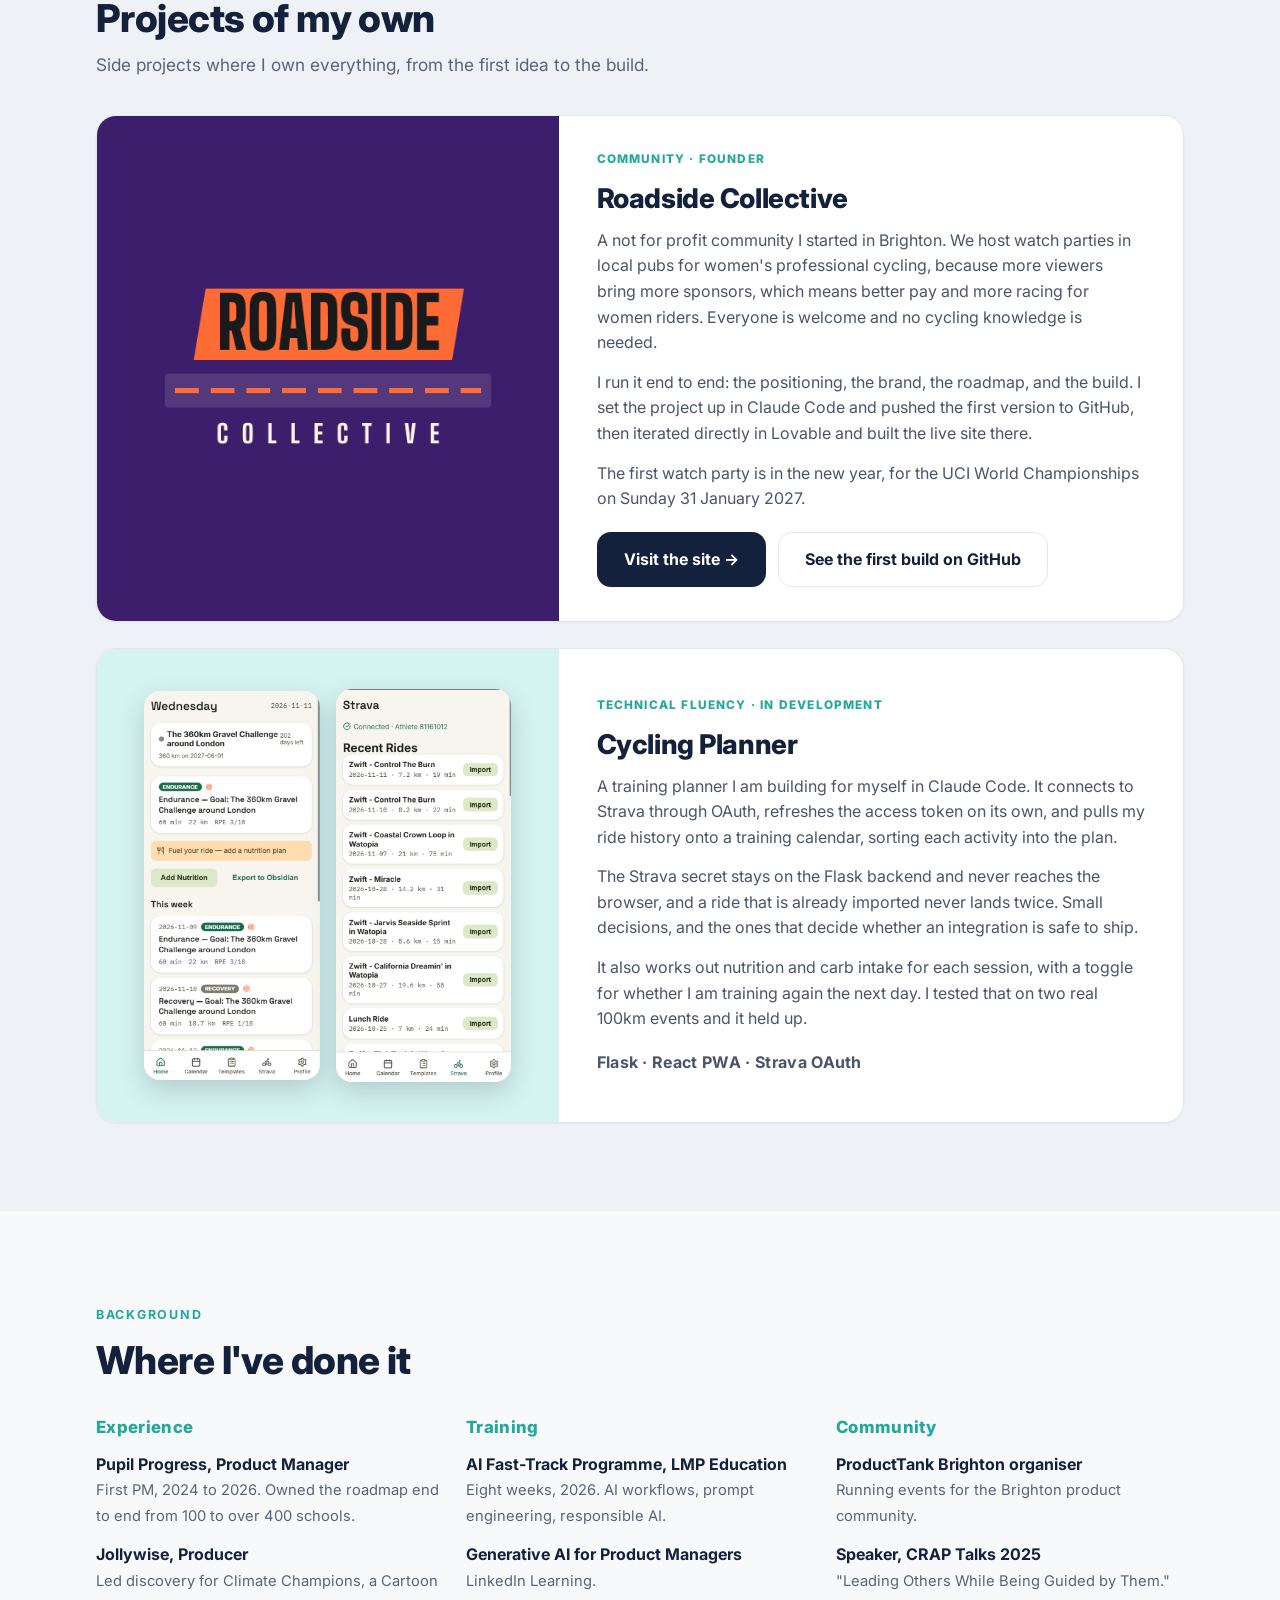
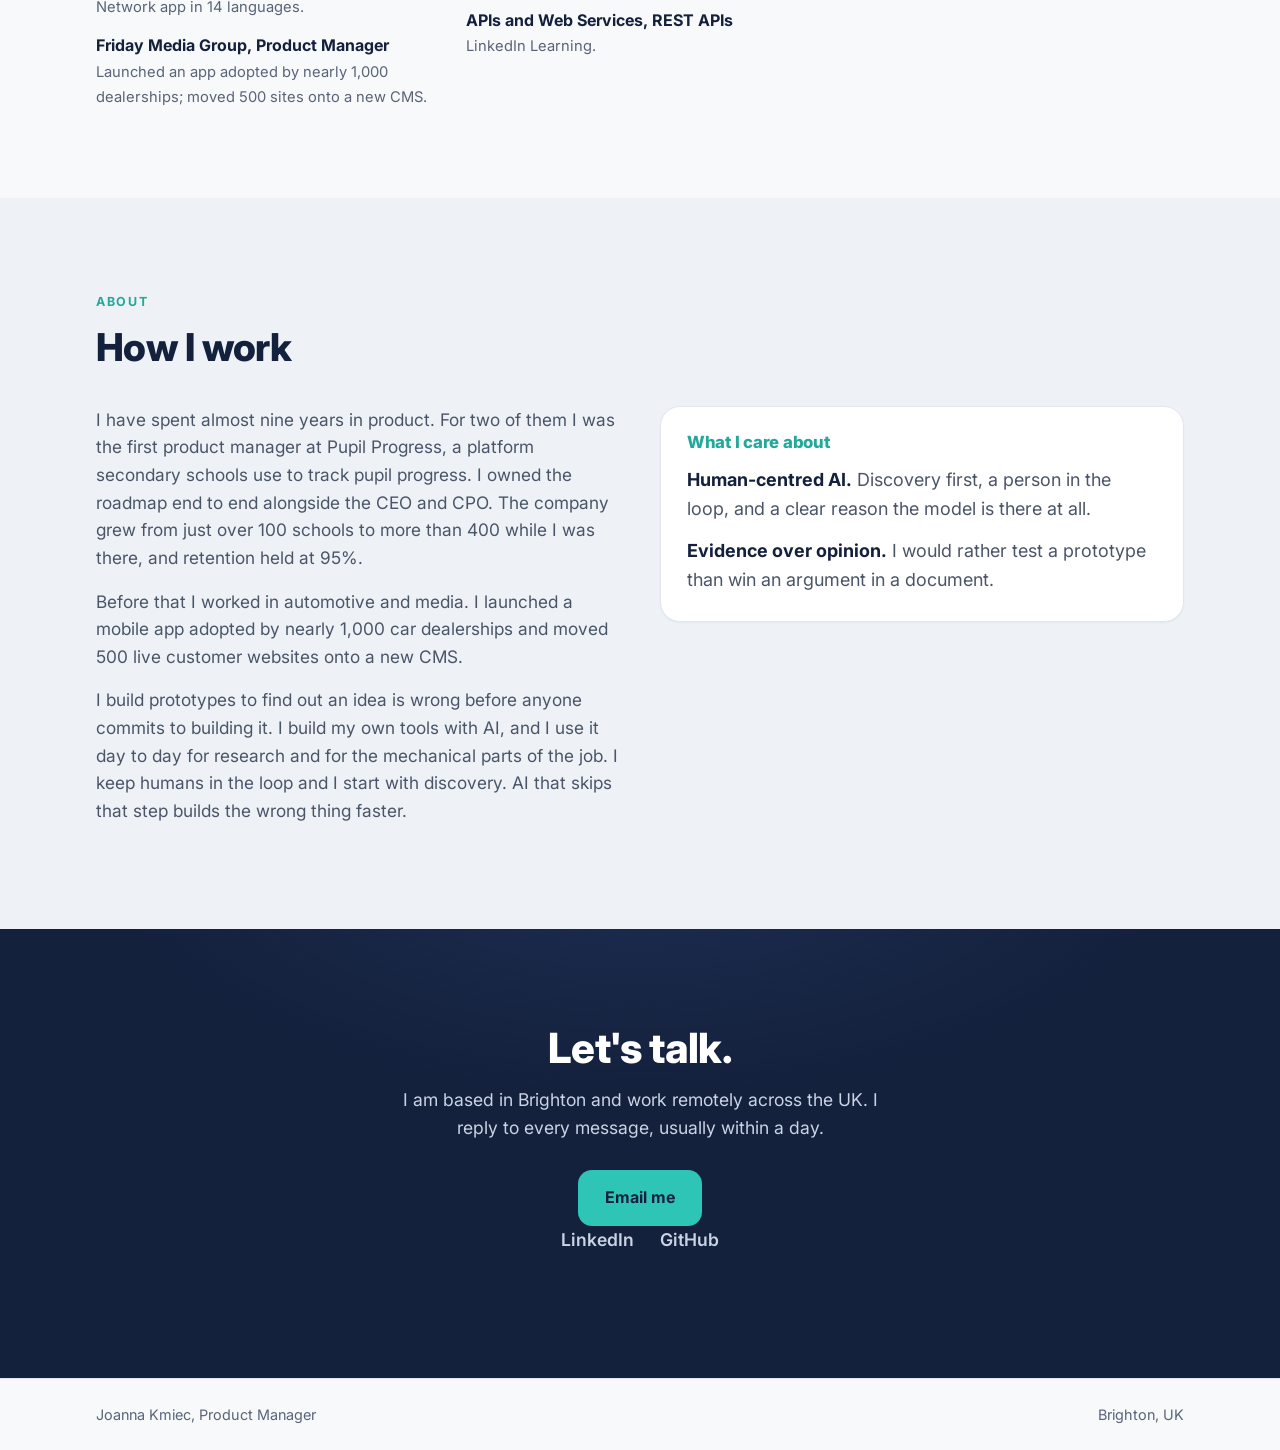
==== commit 2a1345fe: "Add screenshot to the task manager tool card Co-Authored-By: Claude Opus 4.8 <noreply@anthropic.com>" ====
--- a/index.html
+++ b/index.html
@@ -160,6 +160,7 @@
         </article>
 
         <article class="card tool">
+          <img class="tool-shot" src="assets/task-manager.png" alt="The task manager showing the week's tasks with Google Calendar sync">
           <div class="tool-head">
             <span class="circle" aria-hidden="true">TM</span>
             <h3>Task manager</h3>
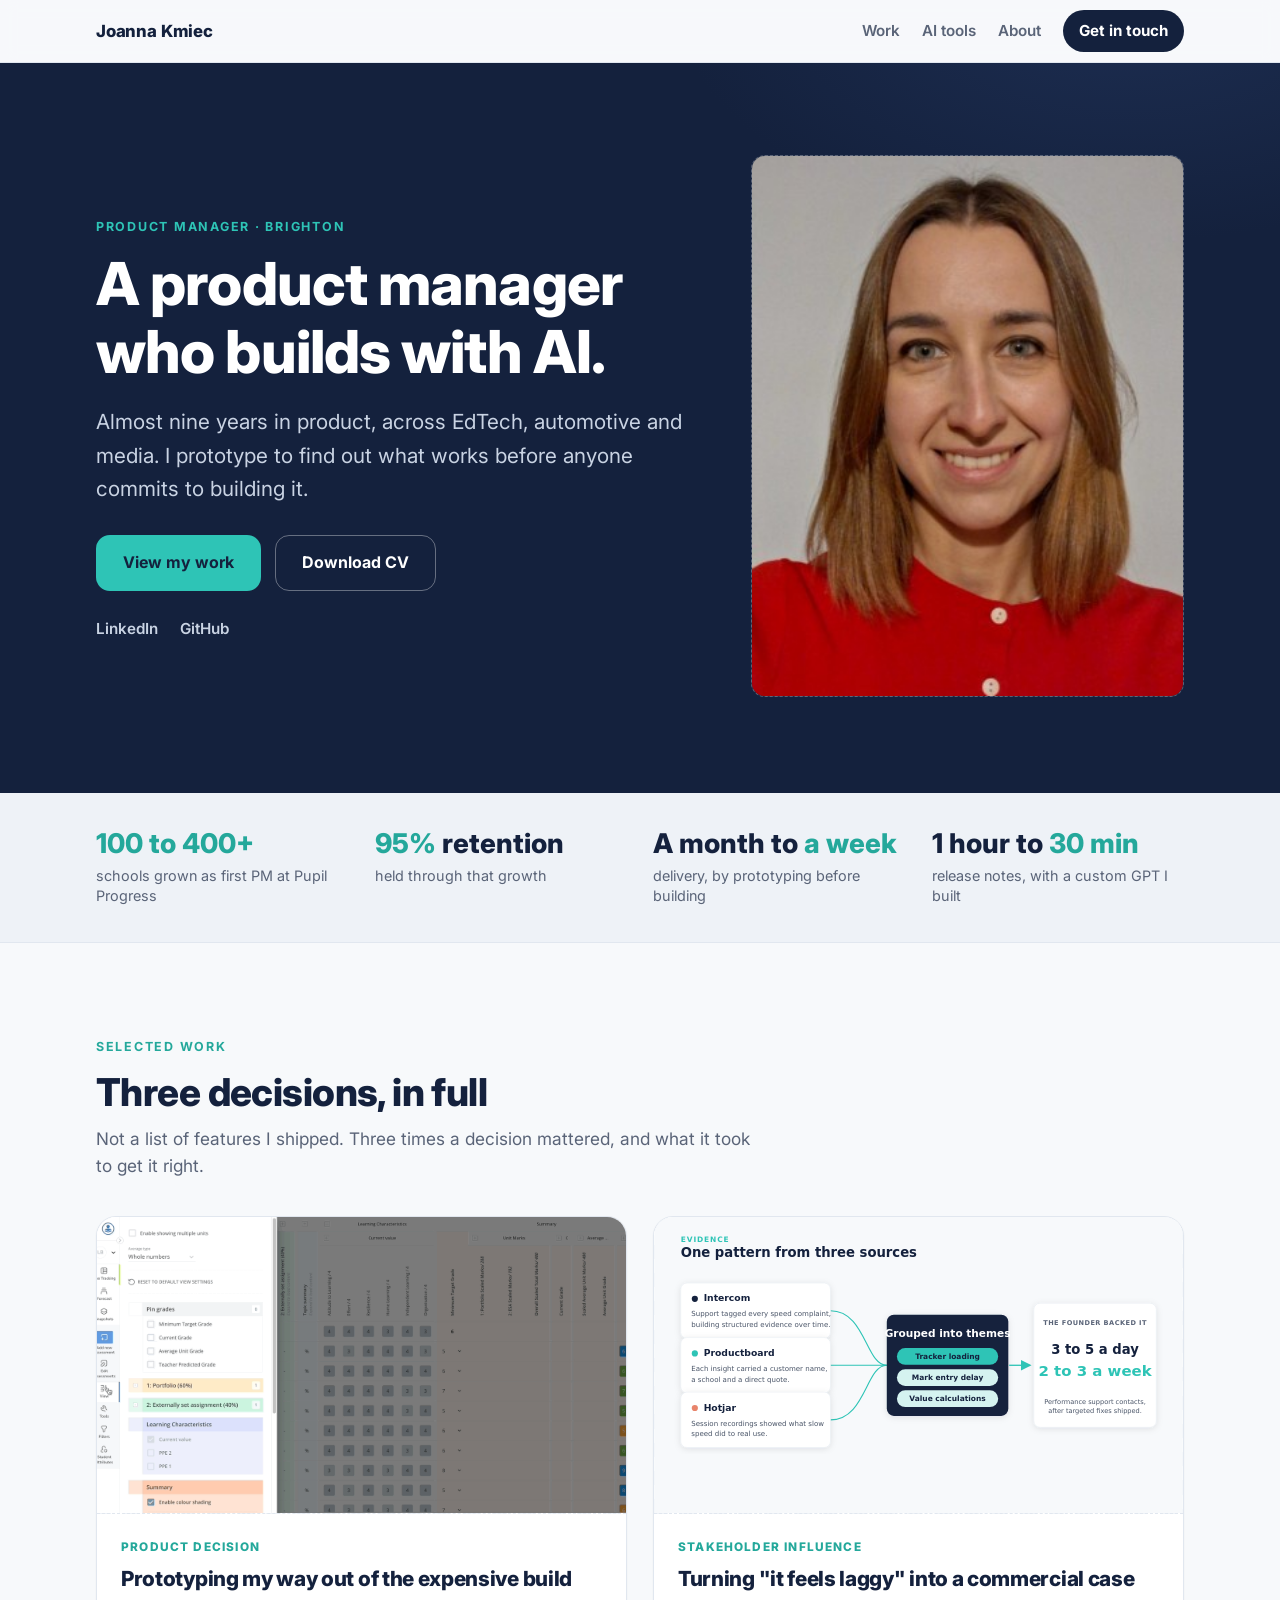
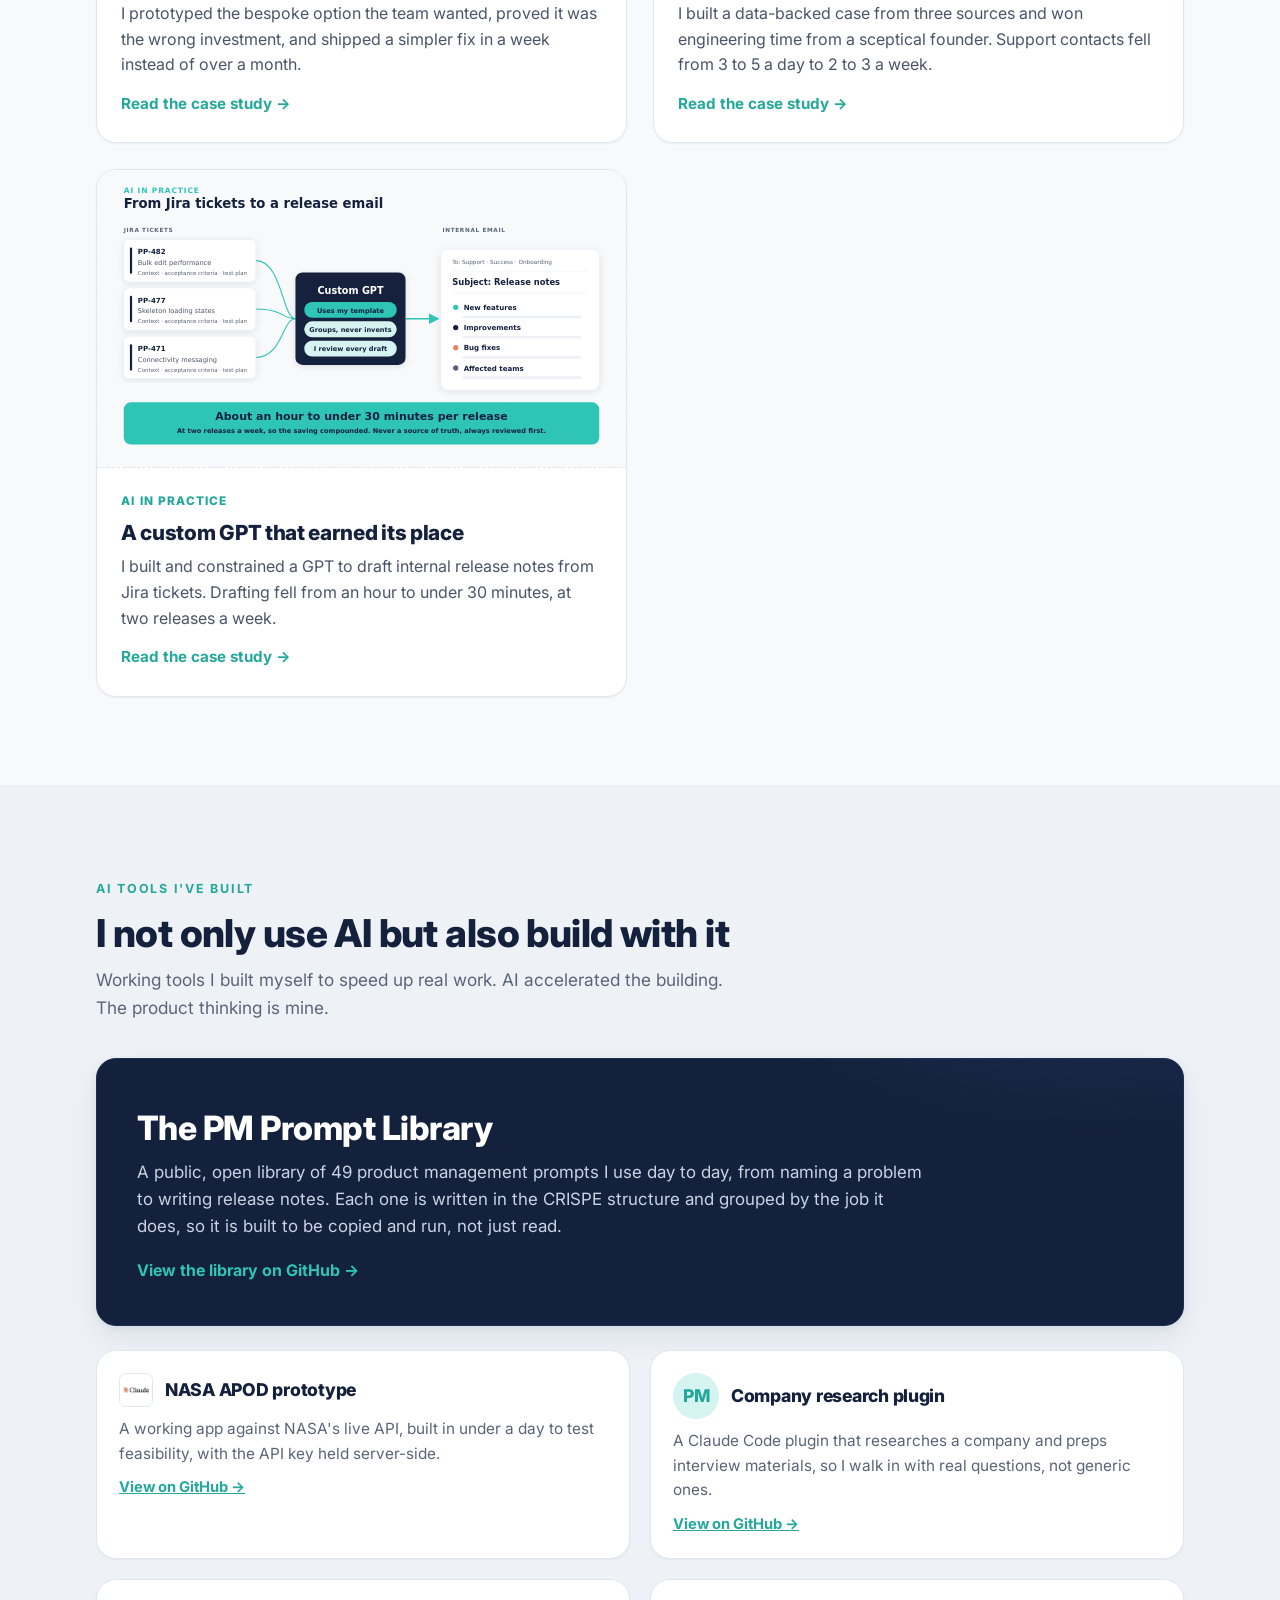
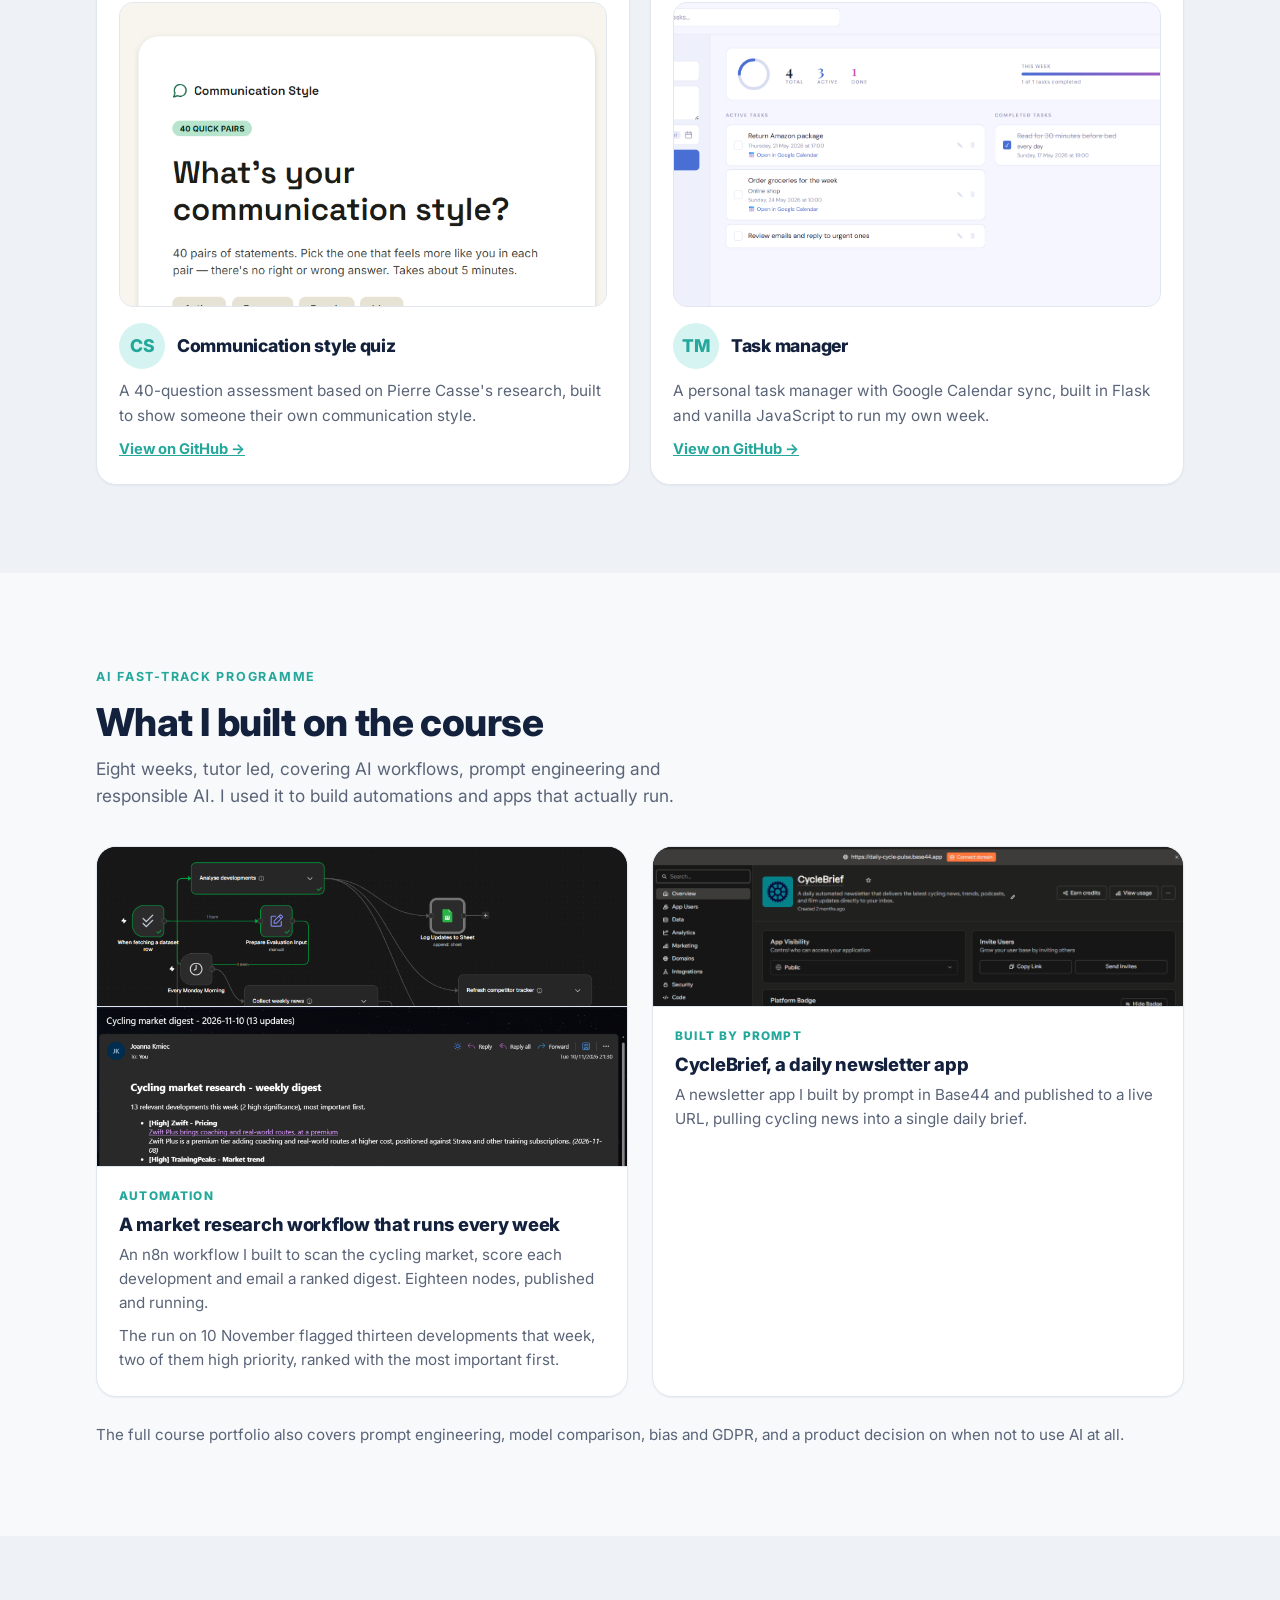
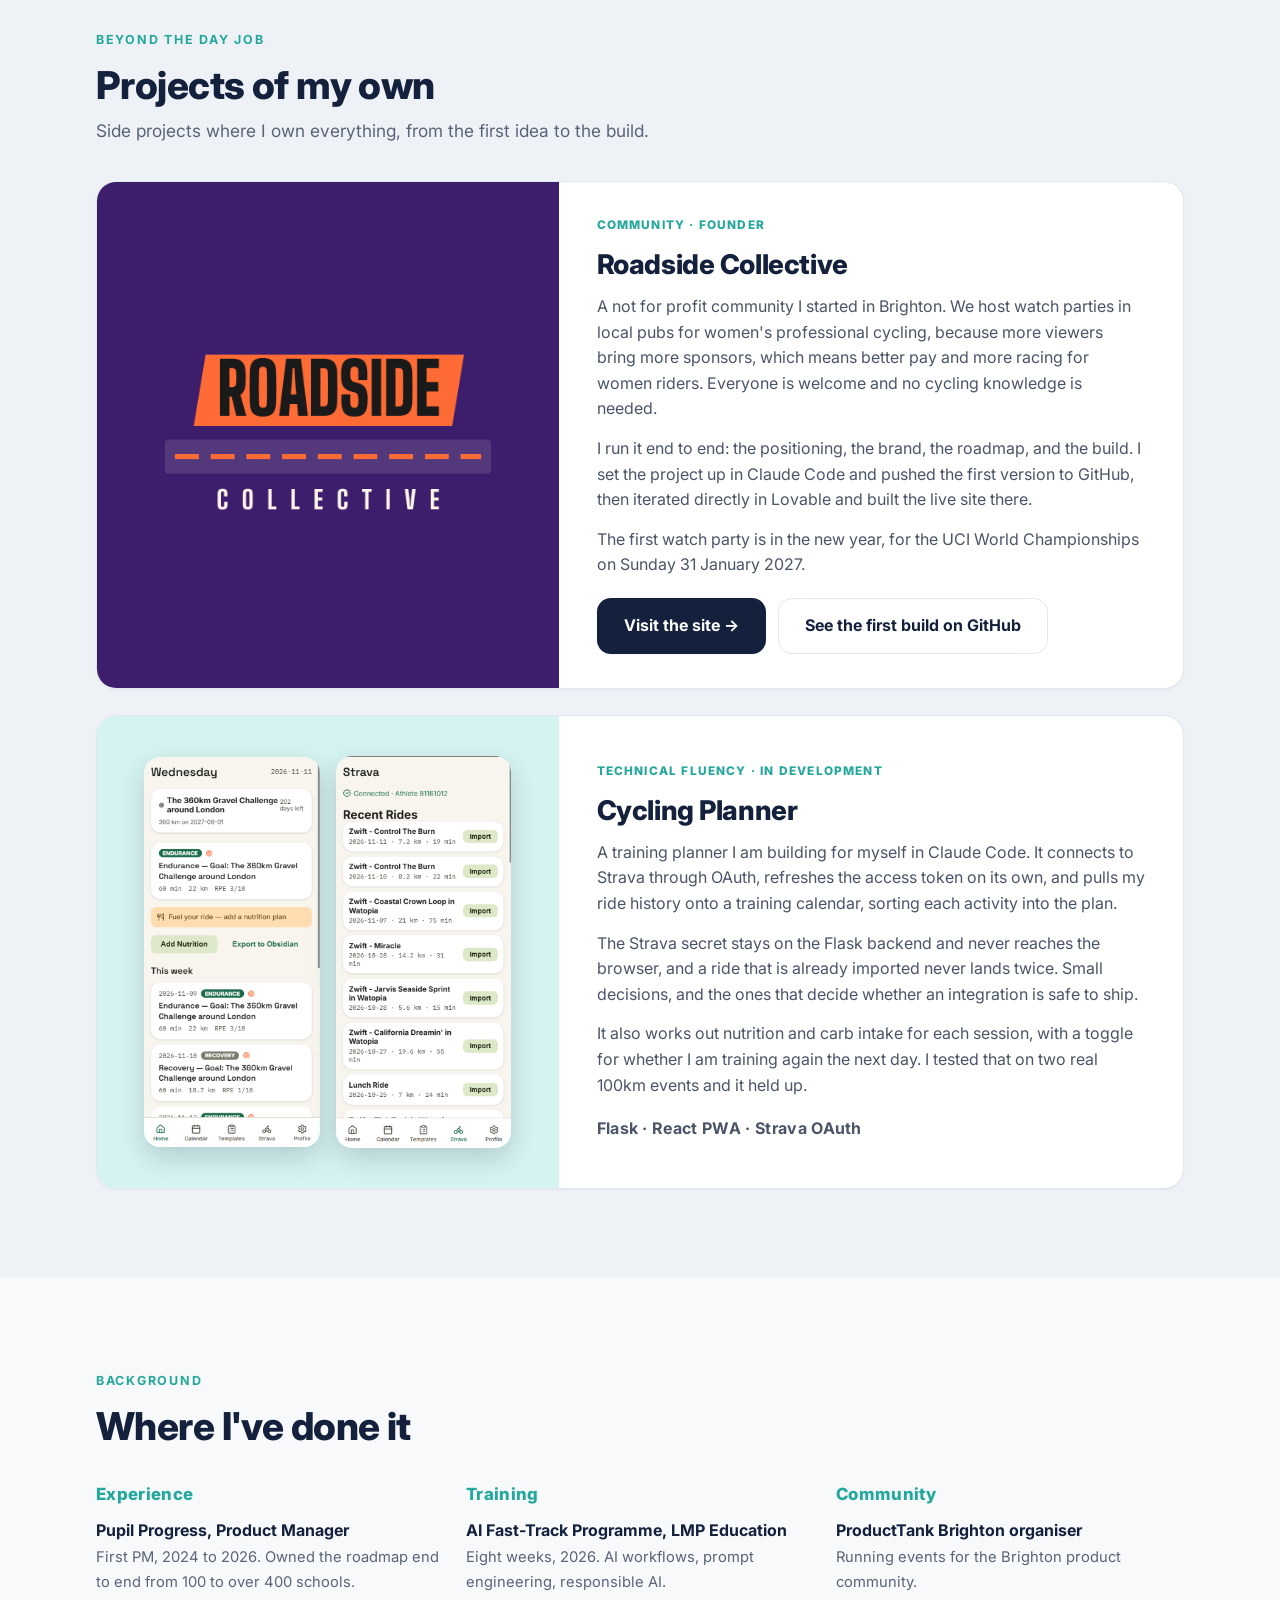
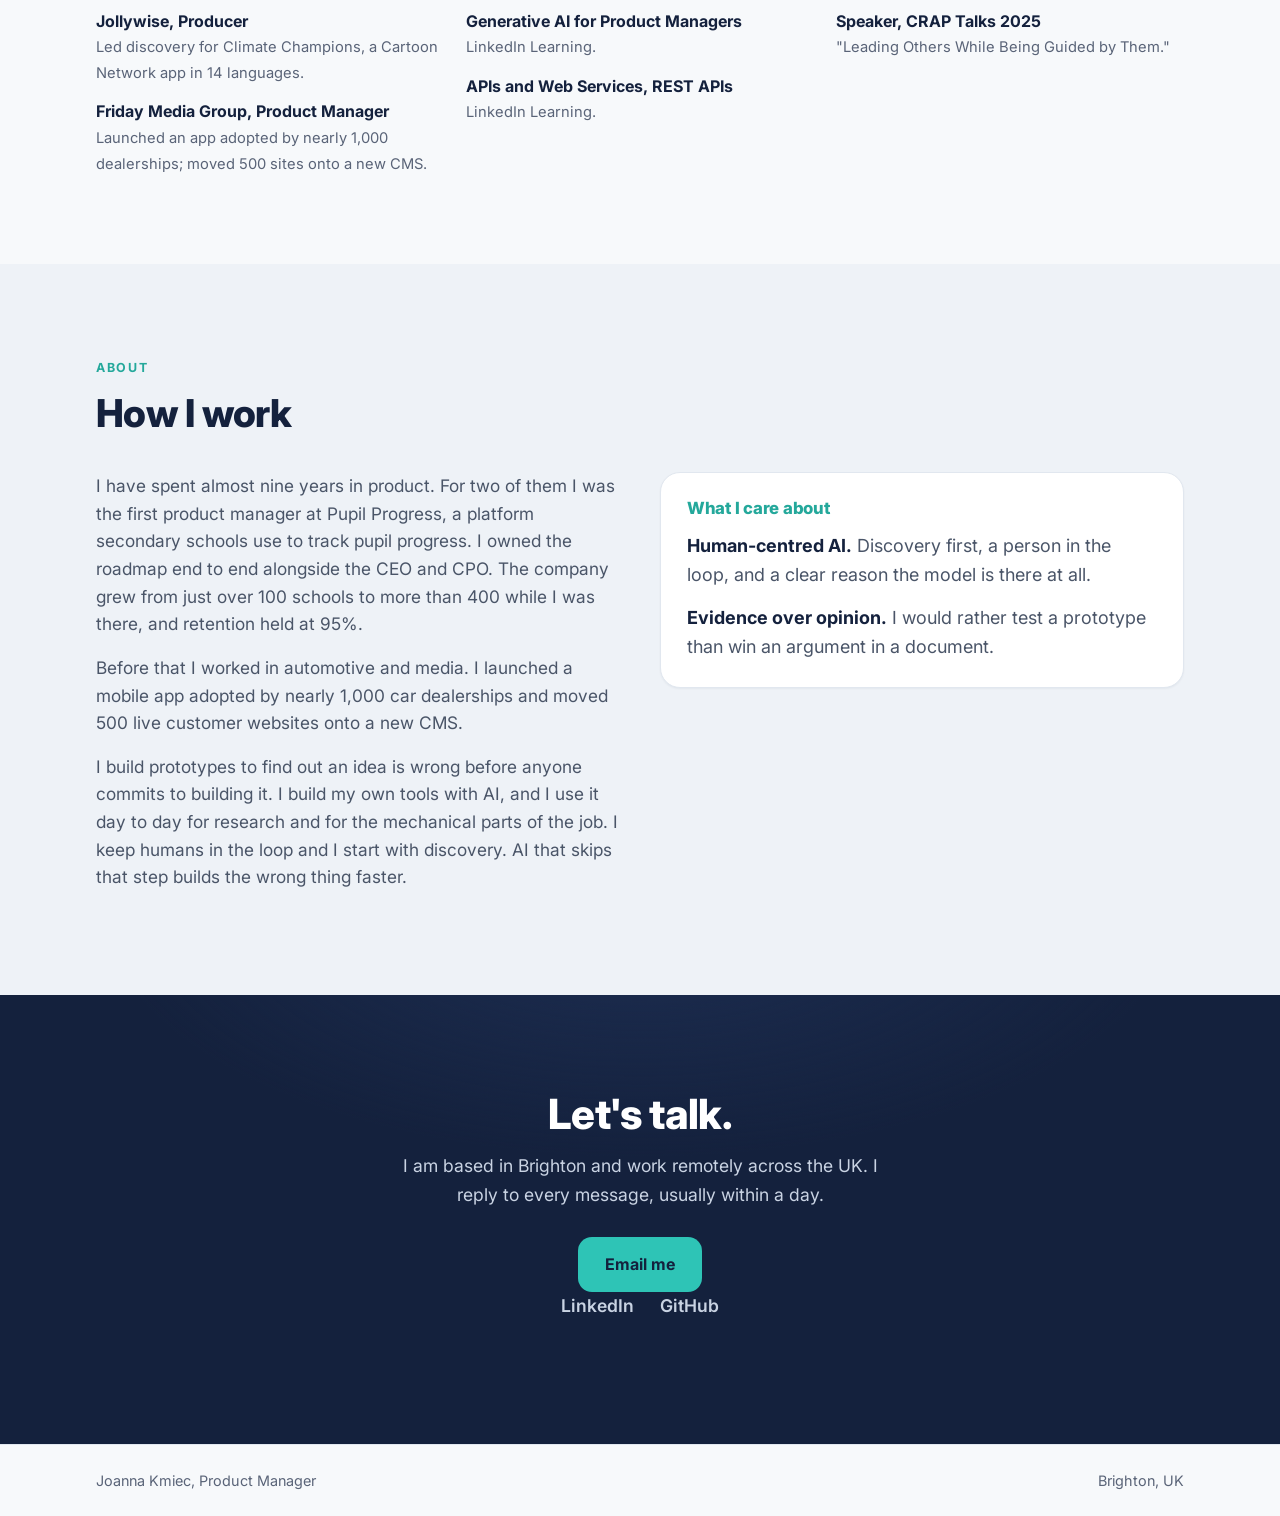
==== commit 158ad47b: "Trim AI tools to four cards in two columns Remove Release notes GPT (already a Selected Work case st" ====
--- a/index.html
+++ b/index.html
@@ -133,15 +133,6 @@
 
         <article class="card tool">
           <div class="tool-head">
-            <img class="tool-logo" src="shared/assets/logos/logo-chatgpt.png" alt="ChatGPT">
-            <h3>Release notes GPT</h3>
-          </div>
-          <p>A custom GPT that turns well-written Jira tickets into structured internal release notes, constrained so it formats rather than invents.</p>
-          <a href="case-studies/ai-release-notes.html">Read the case study &rarr;</a>
-        </article>
-
-        <article class="card tool">
-          <div class="tool-head">
             <span class="circle" aria-hidden="true">PM</span>
             <h3>Company research plugin</h3>
           </div>
@@ -167,15 +158,6 @@
           </div>
           <p>A personal task manager with Google Calendar sync, built in Flask and vanilla JavaScript to run my own week.</p>
           <a href="https://github.com/JoannaKmiec11/my-todo-app">View on GitHub &rarr;</a>
-        </article>
-
-        <article class="card tool">
-          <div class="tool-head">
-            <img class="tool-logo" src="shared/assets/logos/logo-n8n.png" alt="n8n">
-            <h3>Market research monitor</h3>
-          </div>
-          <p>An n8n workflow that tracks developments in a market, ranks them, and sends a short digest. Built once in Zapier, then rebuilt to add quality gates.</p>
-          <span class="accel">Built on the AI Fast-Track Programme</span>
         </article>
 
       </div>
--- a/portfolio.css
+++ b/portfolio.css
@@ -74,7 +74,7 @@
 .work-more { margin-top: 4px; color: var(--teal-600); font-weight: 700; font-size: 0.95rem; }
 
 /* ---------- AI tools ---------- */
-.tools-grid { display: grid; grid-template-columns: repeat(3, 1fr); gap: 20px; }
+.tools-grid { display: grid; grid-template-columns: repeat(2, 1fr); gap: 20px; }
 .tool { padding: 22px; display: flex; flex-direction: column; gap: 10px; }
 .tool-head { display: flex; align-items: center; gap: 12px; }
 .tool-logo { width: 34px; height: 34px; object-fit: contain; border-radius: 7px; background: #fff; padding: 3px; border: 1px solid var(--rule); }
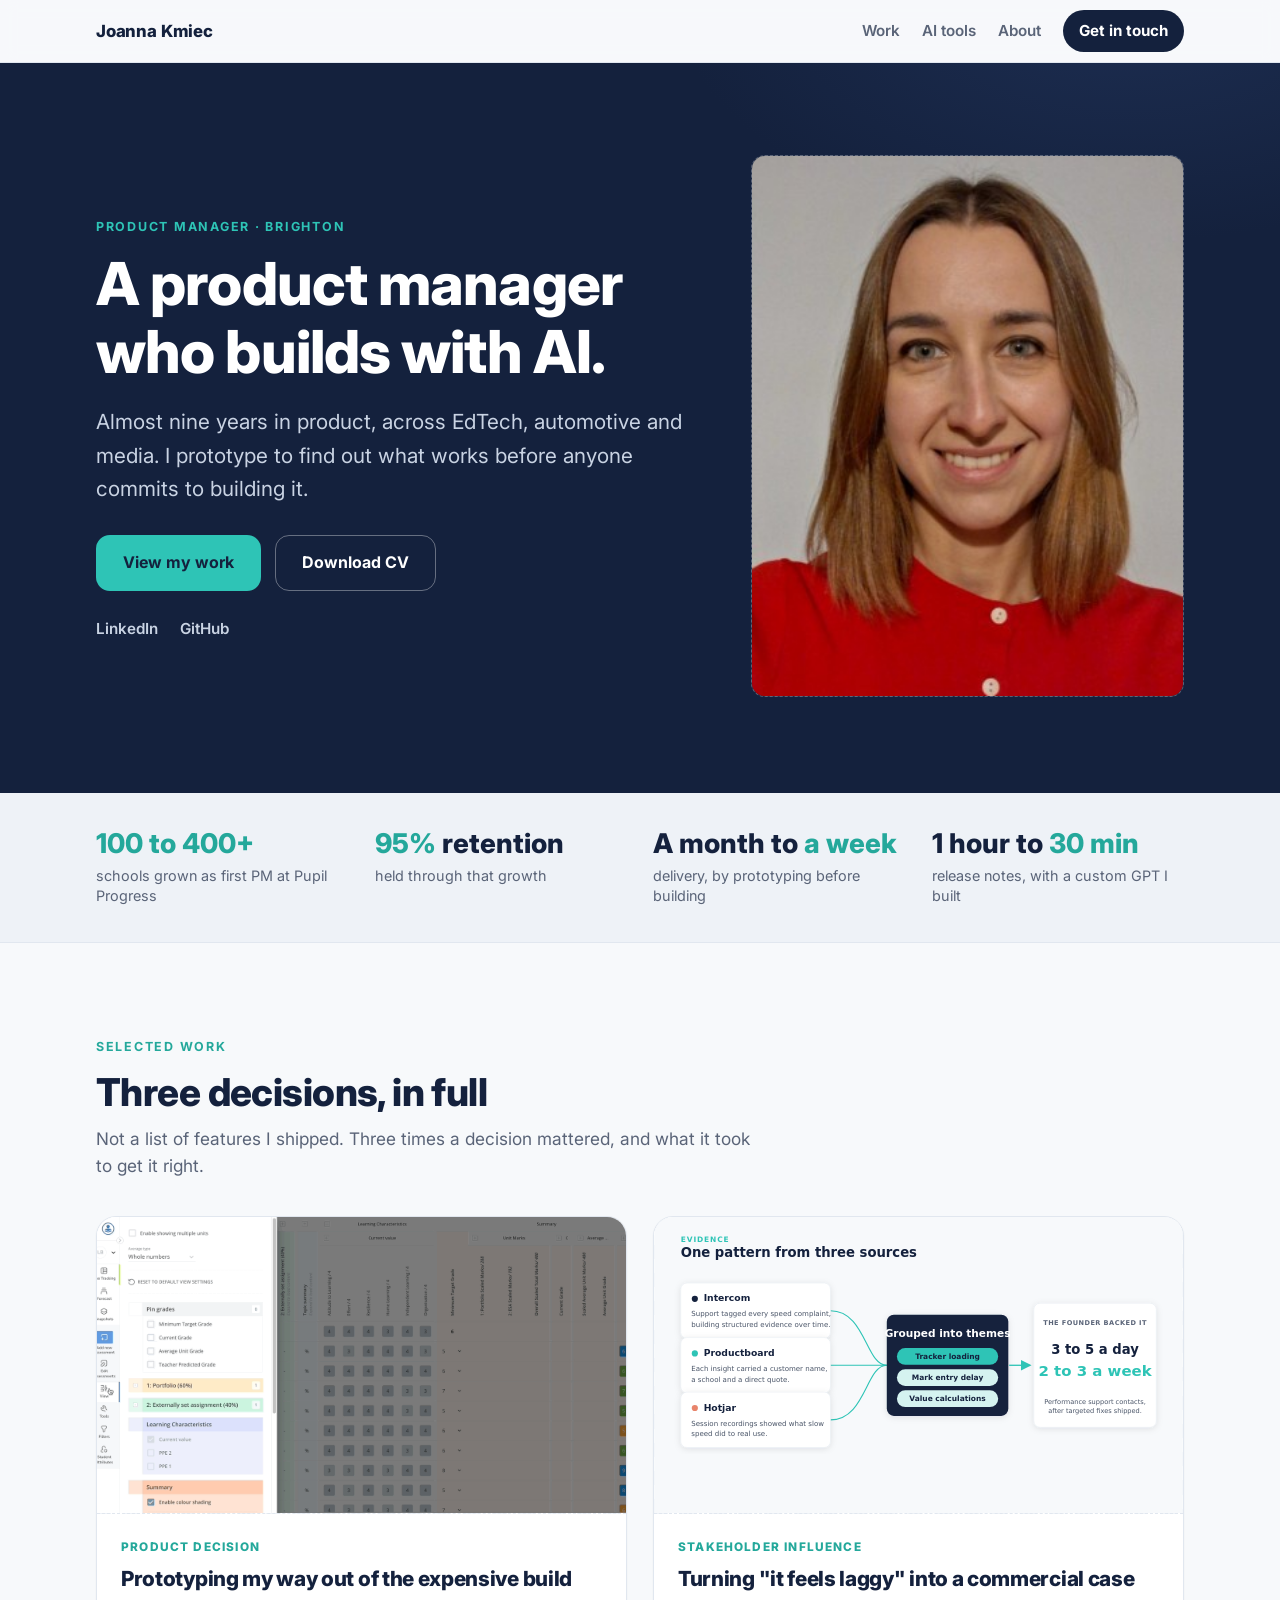
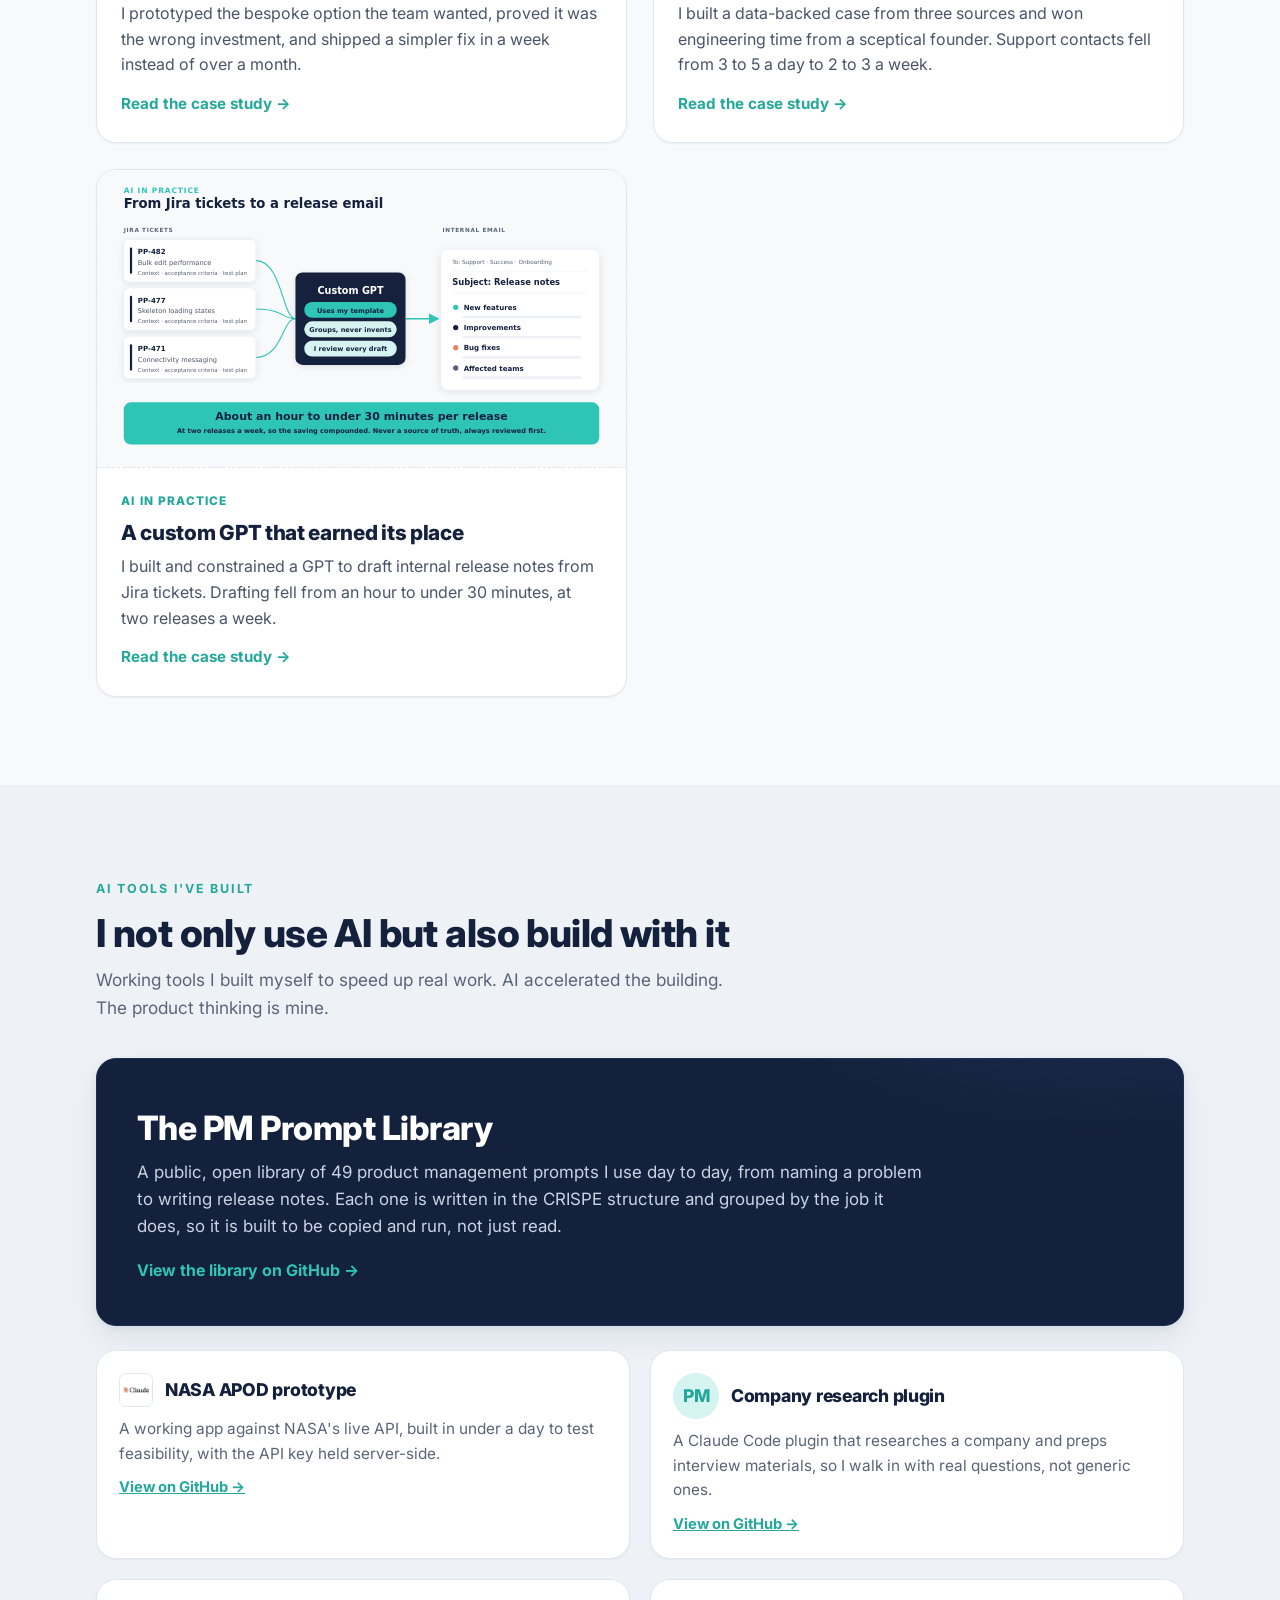
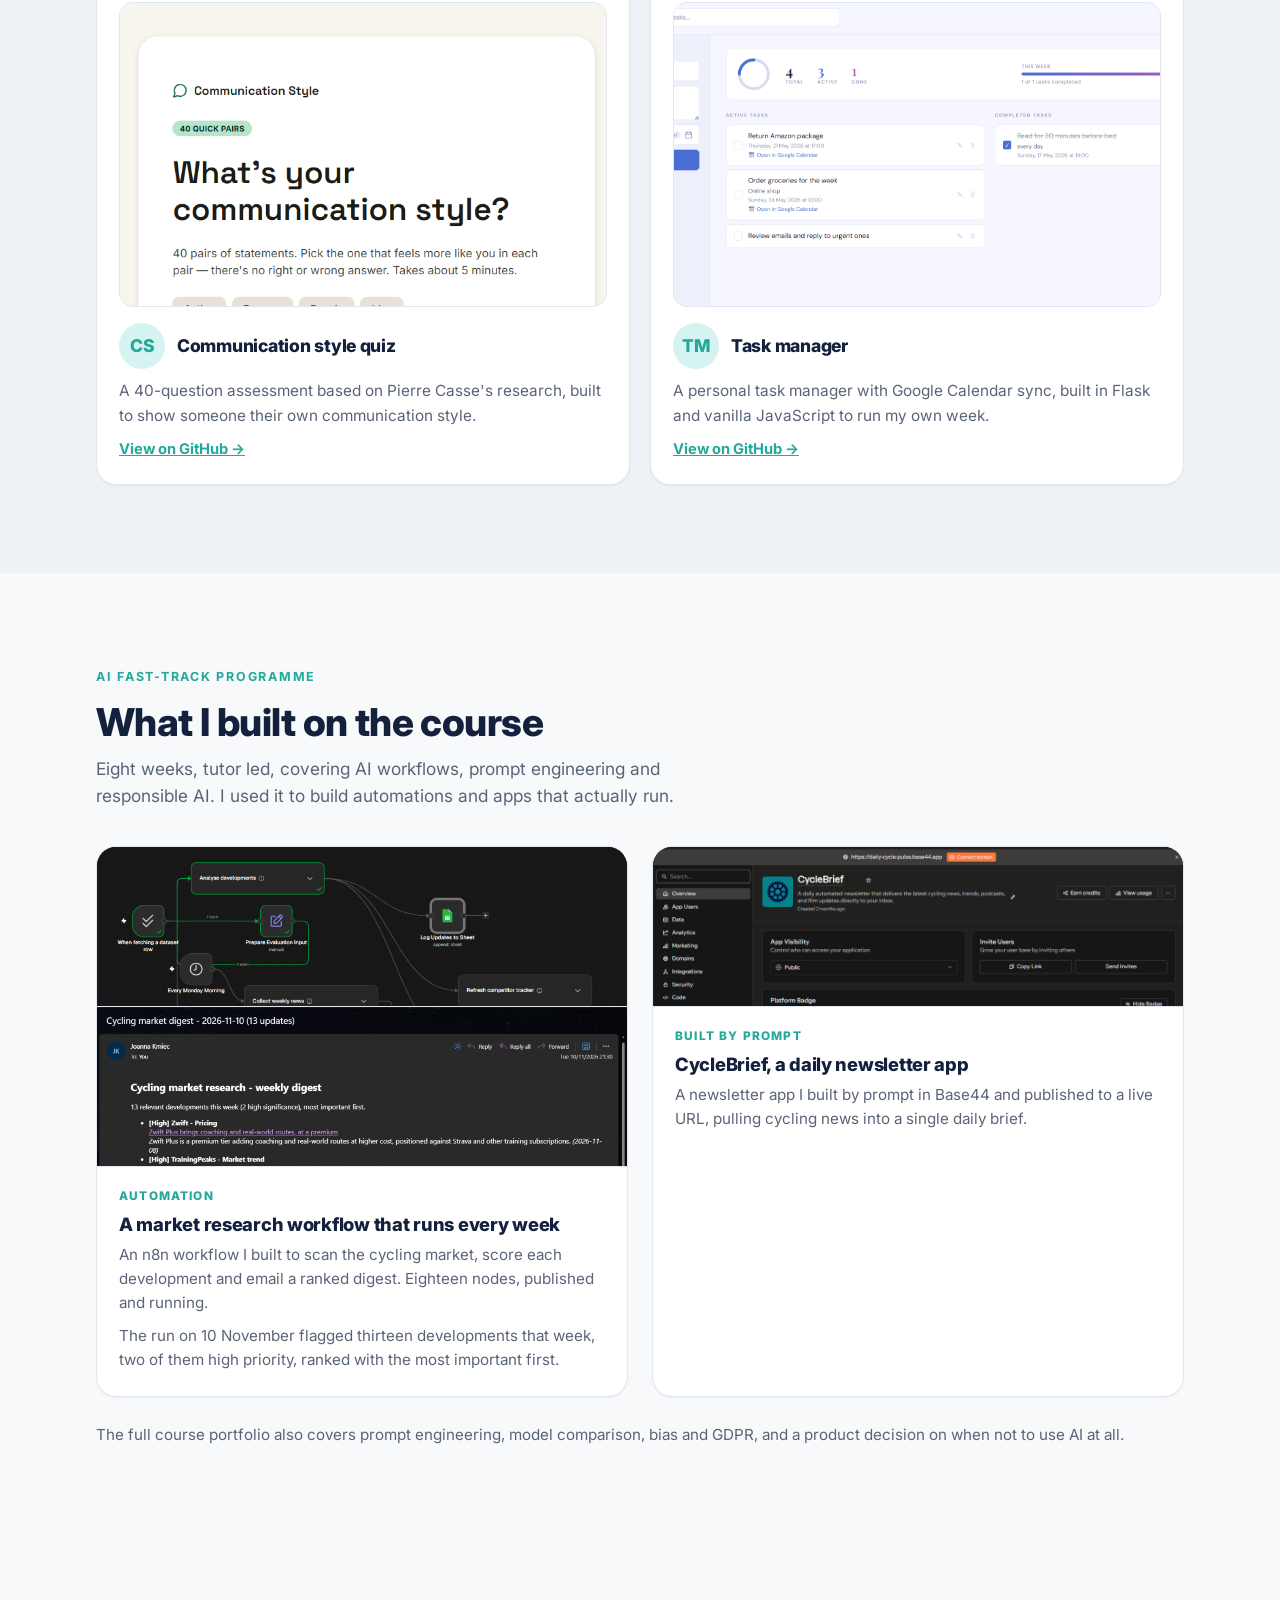
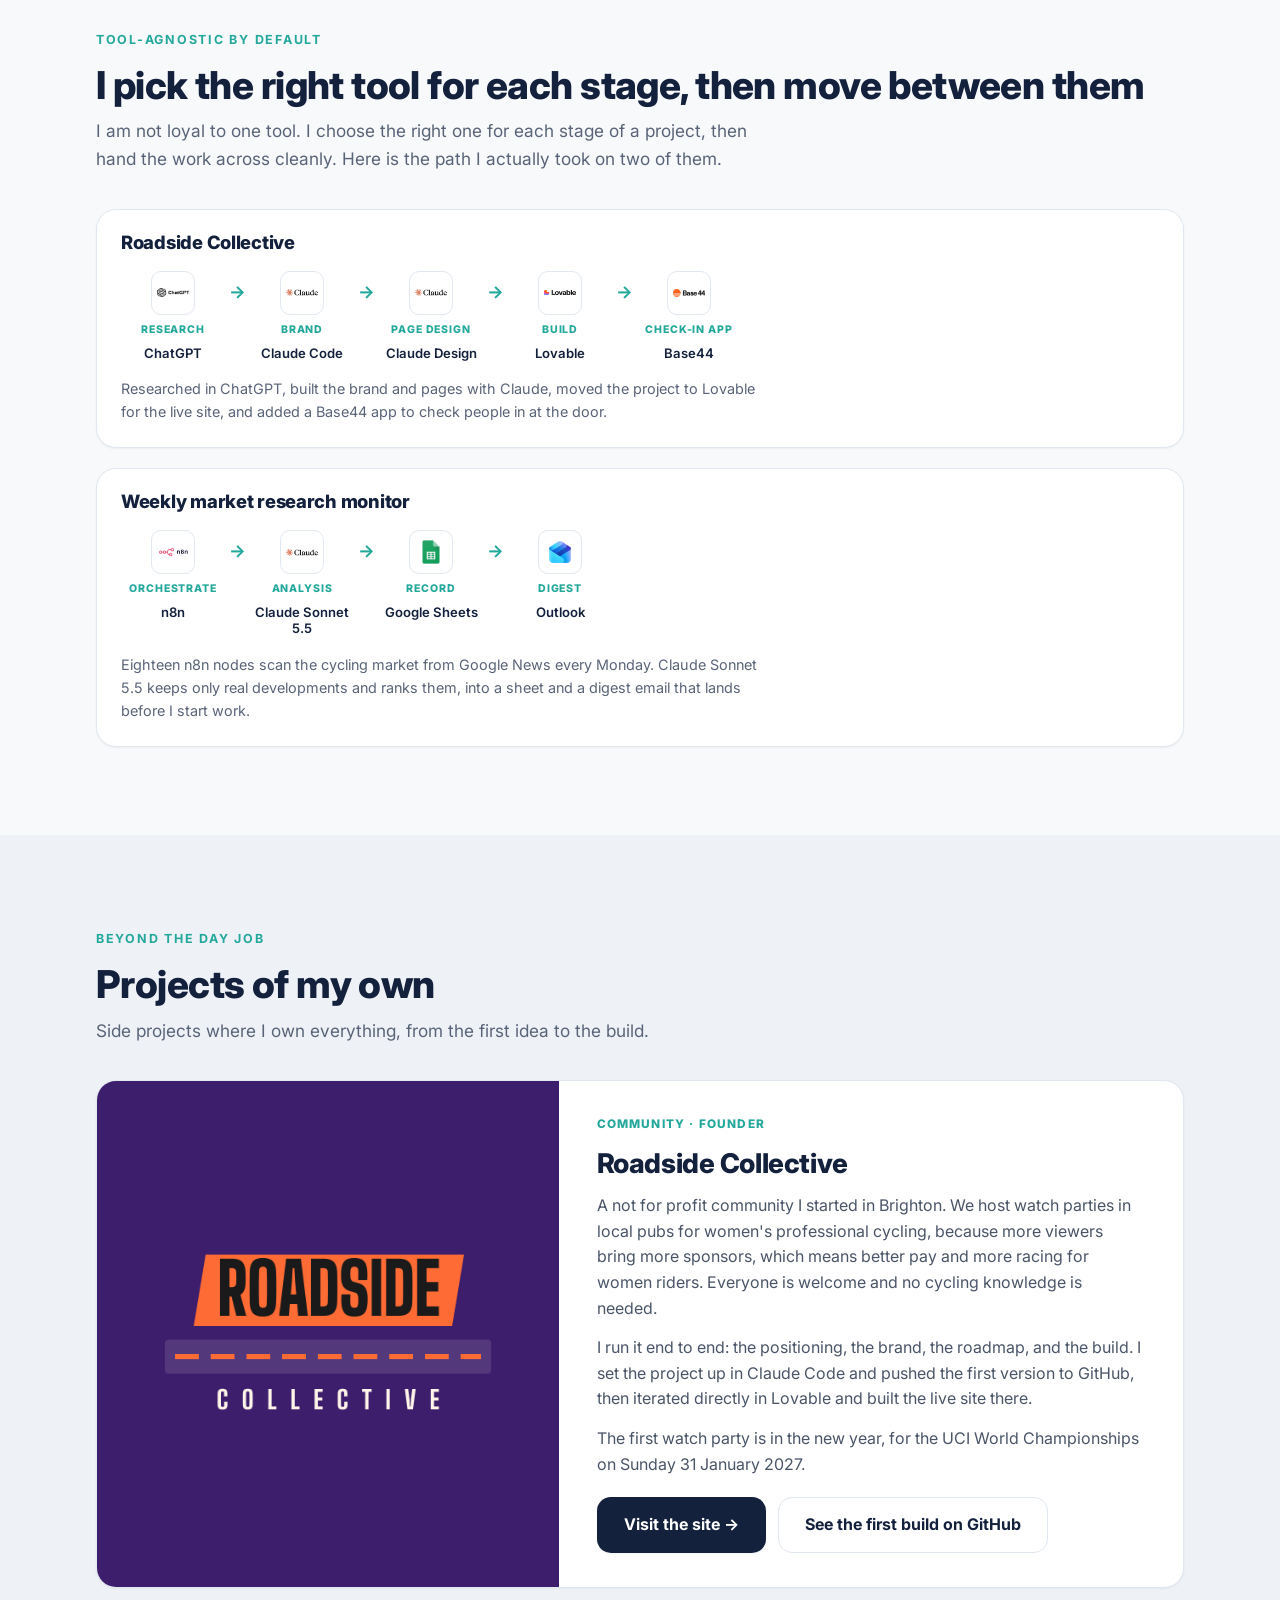
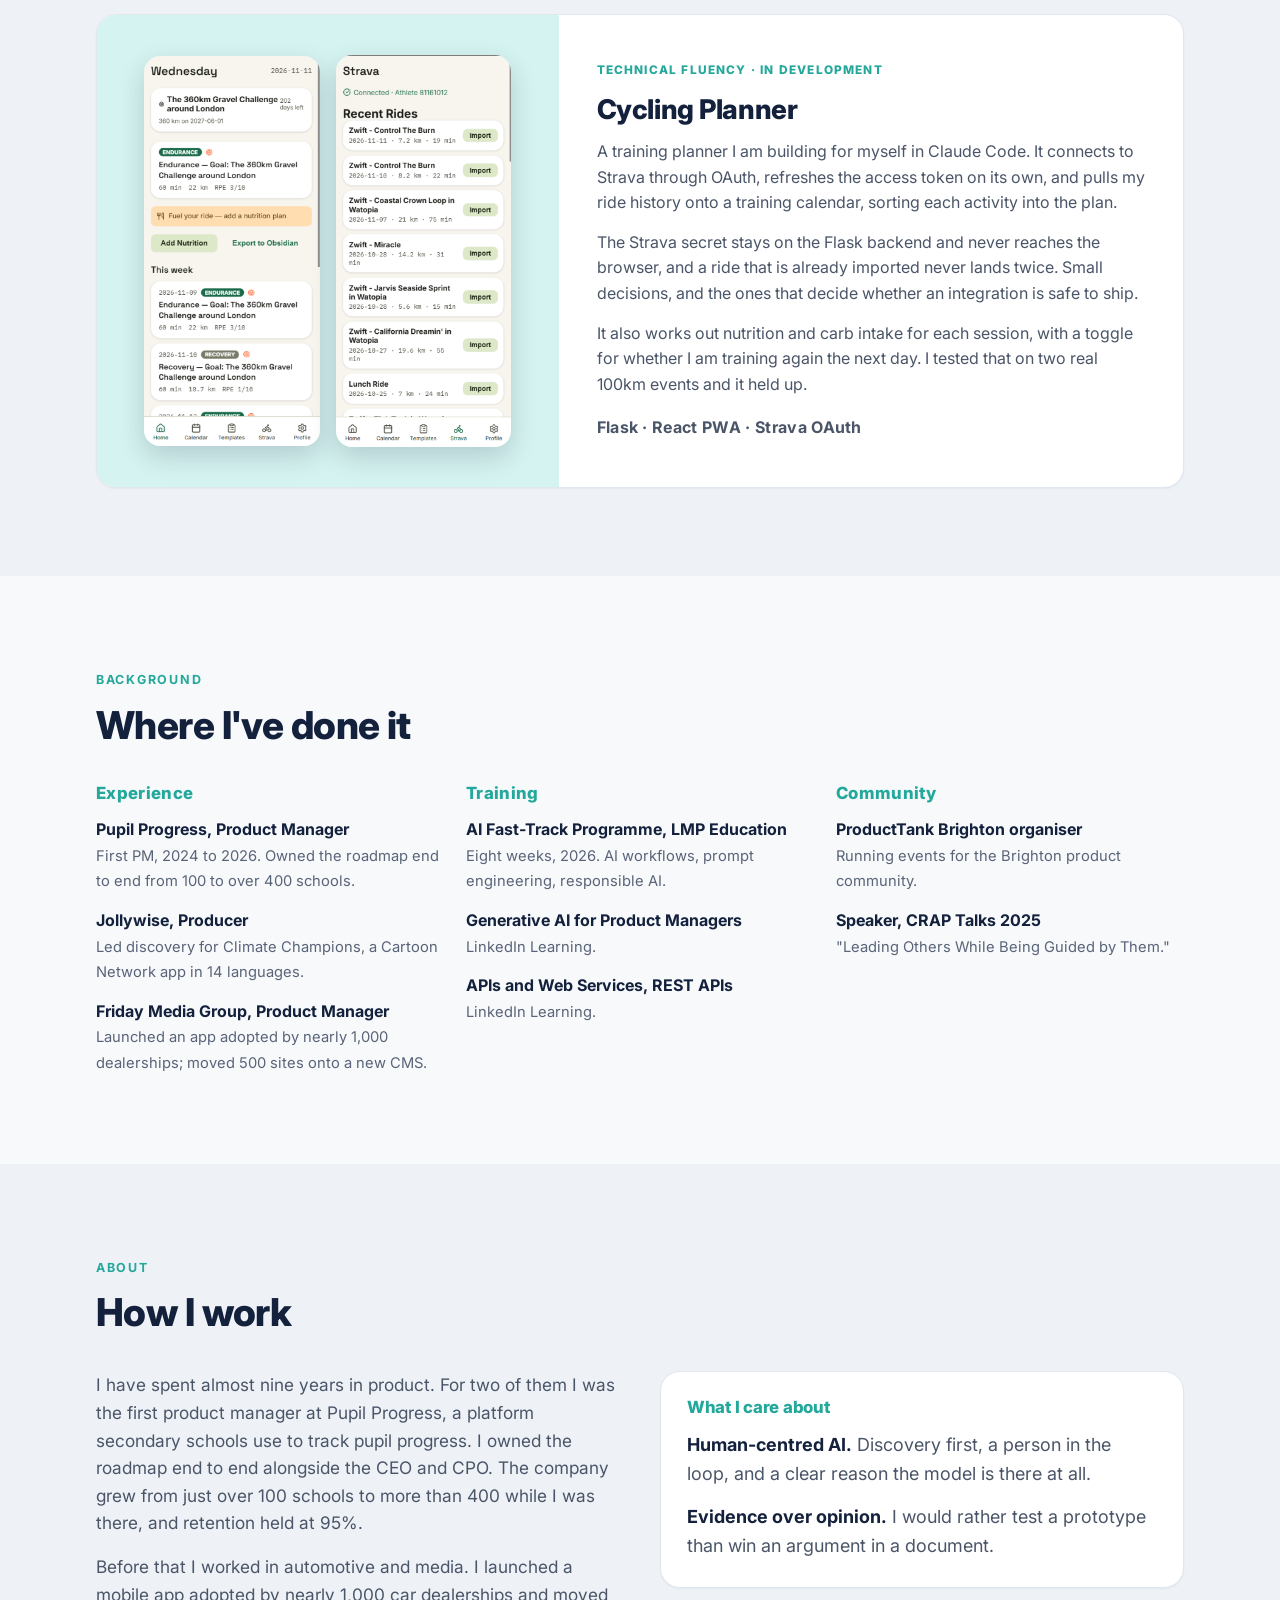
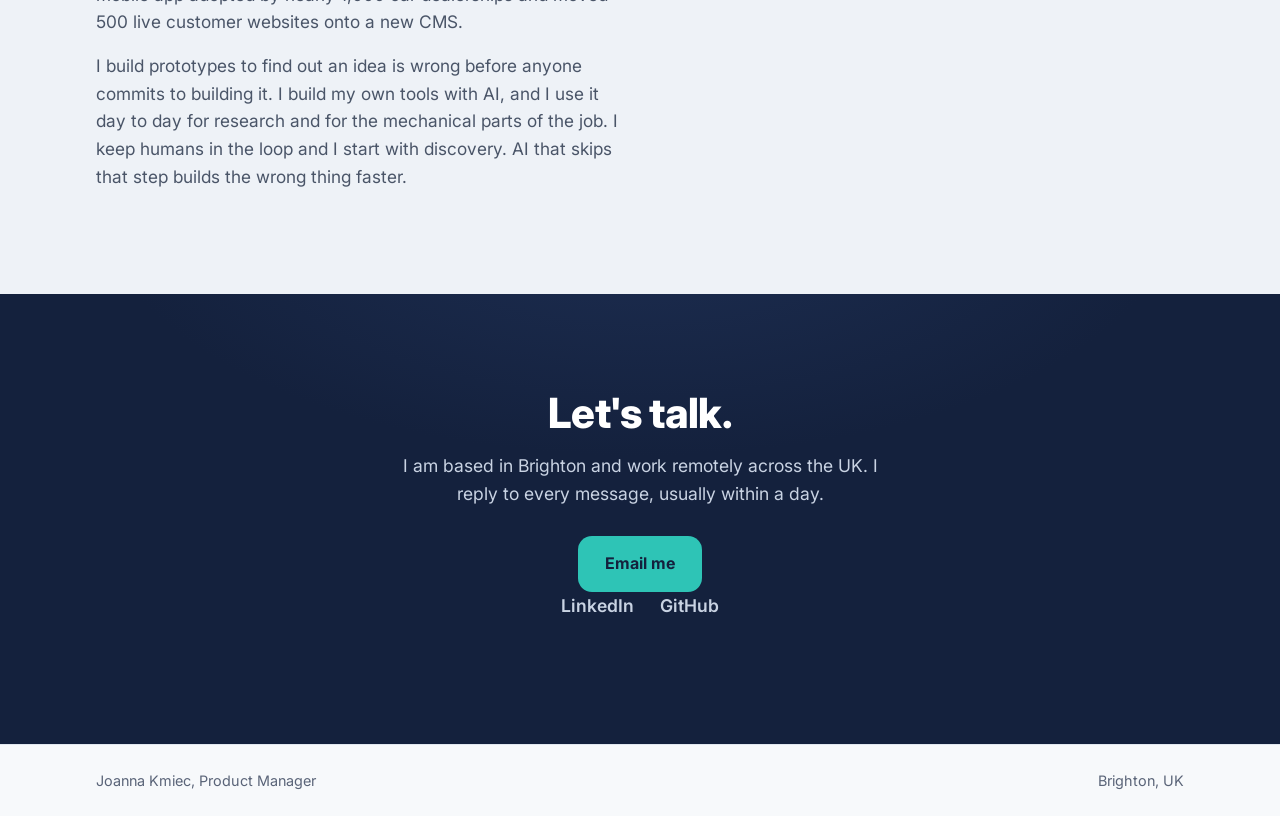
==== commit d379d30f: "Add tool-agnostic journeys section to portfolio New "Tool-agnostic by default" section showing per-p" ====
--- a/index.html
+++ b/index.html
@@ -201,6 +201,94 @@
     </div>
   </section>
 
+  <!-- How I work across tools (tool-agnostic journeys) -->
+  <section id="how-i-work" class="section">
+    <div class="wrap">
+      <div class="section-head">
+        <span class="kicker">Tool-agnostic by default</span>
+        <h2>I pick the right tool for each stage, then move between them</h2>
+        <p>I am not loyal to one tool. I choose the right one for each stage of a project, then hand the work across cleanly. Here is the path I actually took on two of them.</p>
+      </div>
+
+      <!--
+        TO ADD A JOURNEY: copy one <article class="journey"> block below.
+        Each stage is a <li class="journey-step"> (logo + stage label + tool name),
+        with a <li class="journey-arrow">&rarr;</li> between stages.
+        Logo tools: <span class="journey-logo"><img src="shared/assets/logos/logo-NAME.png" alt="Tool"></span>
+        Tools with no logo yet: <span class="journey-logo is-text">Name</span>
+      -->
+      <div class="journeys">
+
+        <article class="journey">
+          <h3 class="journey-title">Roadside Collective</h3>
+          <ol class="journey-flow">
+            <li class="journey-step">
+              <span class="journey-logo"><img src="shared/assets/logos/logo-chatgpt.png" alt="ChatGPT"></span>
+              <span class="journey-stage">Research</span>
+              <span class="journey-tool">ChatGPT</span>
+            </li>
+            <li class="journey-arrow" aria-hidden="true">&rarr;</li>
+            <li class="journey-step">
+              <span class="journey-logo"><img src="shared/assets/logos/logo-claude.png" alt="Claude"></span>
+              <span class="journey-stage">Brand</span>
+              <span class="journey-tool">Claude Code</span>
+            </li>
+            <li class="journey-arrow" aria-hidden="true">&rarr;</li>
+            <li class="journey-step">
+              <span class="journey-logo"><img src="shared/assets/logos/logo-claude.png" alt="Claude"></span>
+              <span class="journey-stage">Page design</span>
+              <span class="journey-tool">Claude Design</span>
+            </li>
+            <li class="journey-arrow" aria-hidden="true">&rarr;</li>
+            <li class="journey-step">
+              <span class="journey-logo"><img src="shared/assets/logos/logo-lovable.png" alt="Lovable"></span>
+              <span class="journey-stage">Build</span>
+              <span class="journey-tool">Lovable</span>
+            </li>
+            <li class="journey-arrow" aria-hidden="true">&rarr;</li>
+            <li class="journey-step">
+              <span class="journey-logo"><img src="shared/assets/logos/logo-base44.png" alt="Base44"></span>
+              <span class="journey-stage">Check-in app</span>
+              <span class="journey-tool">Base44</span>
+            </li>
+          </ol>
+          <p class="journey-note">Researched in ChatGPT, built the brand and pages with Claude, moved the project to Lovable for the live site, and added a Base44 app to check people in at the door.</p>
+        </article>
+
+        <article class="journey">
+          <h3 class="journey-title">Weekly market research monitor</h3>
+          <ol class="journey-flow">
+            <li class="journey-step">
+              <span class="journey-logo"><img src="shared/assets/logos/logo-n8n.png" alt="n8n"></span>
+              <span class="journey-stage">Orchestrate</span>
+              <span class="journey-tool">n8n</span>
+            </li>
+            <li class="journey-arrow" aria-hidden="true">&rarr;</li>
+            <li class="journey-step">
+              <span class="journey-logo"><img src="shared/assets/logos/logo-claude.png" alt="Claude"></span>
+              <span class="journey-stage">Analysis</span>
+              <span class="journey-tool">Claude Sonnet 5.5</span>
+            </li>
+            <li class="journey-arrow" aria-hidden="true">&rarr;</li>
+            <li class="journey-step">
+              <span class="journey-logo"><img src="shared/assets/logos/logo-sheets.png" alt="Google Sheets"></span>
+              <span class="journey-stage">Record</span>
+              <span class="journey-tool">Google Sheets</span>
+            </li>
+            <li class="journey-arrow" aria-hidden="true">&rarr;</li>
+            <li class="journey-step">
+              <span class="journey-logo"><img src="shared/assets/logos/logo-outlook.png" alt="Outlook"></span>
+              <span class="journey-stage">Digest</span>
+              <span class="journey-tool">Outlook</span>
+            </li>
+          </ol>
+          <p class="journey-note">Eighteen n8n nodes scan the cycling market from Google News every Monday. Claude Sonnet 5.5 keeps only real developments and ranks them, into a sheet and a digest email that lands before I start work.</p>
+        </article>
+
+      </div>
+    </div>
+  </section>
+
   <!-- Beyond the day job -->
   <section id="beyond" class="section alt">
     <div class="wrap">
--- a/portfolio.css
+++ b/portfolio.css
@@ -167,6 +167,52 @@
 /* ---------- Footer ---------- */
 .p-foot { border-top: 1px solid var(--rule); padding: 24px 0; background: var(--bg); }
 .p-foot .wrap { display: flex; justify-content: space-between; flex-wrap: wrap; gap: 8px; color: var(--muted); font-size: 0.9rem; }
+
+/* ---------- How I work across tools (journeys) ---------- */
+.journeys { display: grid; gap: 20px; }
+.journey {
+  background: var(--card); border: 1px solid var(--rule);
+  border-radius: var(--radius-lg); box-shadow: var(--shadow-sm);
+  padding: 22px 24px 24px;
+}
+.journey-title { font-size: 1.15rem; color: var(--ink-strong); margin: 0 0 18px; }
+.journey-flow {
+  list-style: none; margin: 0; padding: 0;
+  display: flex; flex-wrap: wrap; align-items: flex-start; gap: 12px 4px;
+}
+.journey-step {
+  display: flex; flex-direction: column; align-items: center; text-align: center;
+  width: 104px; gap: 7px;
+}
+.journey-arrow {
+  align-self: flex-start; margin-top: 12px;
+  color: var(--teal-600); font-weight: 700; font-size: 1.1rem; line-height: 1;
+}
+.journey-logo {
+  width: 44px; height: 44px; display: grid; place-items: center;
+  background: #fff; border: 1px solid var(--rule); border-radius: 10px; padding: 5px;
+}
+.journey-logo img { width: 100%; height: 100%; object-fit: contain; }
+.journey-logo.is-text {
+  font-weight: 800; font-size: 0.64rem; letter-spacing: 0.01em;
+  color: var(--navy); line-height: 1.05; padding: 4px; text-align: center;
+}
+.journey-stage { font-size: 0.66rem; font-weight: 800; letter-spacing: 0.08em; text-transform: uppercase; color: var(--teal-600); }
+.journey-tool { font-size: 0.82rem; font-weight: 600; color: var(--ink-strong); line-height: 1.2; }
+.journey-note { margin: 16px 0 0; font-size: 0.9rem; color: var(--muted); max-width: 72ch; }
+
+/* Language models strip */
+.models-strip { margin-top: 30px; padding-top: 26px; border-top: 1px solid var(--rule); }
+.models-strip h3 { font-size: 0.82rem; letter-spacing: 0.1em; text-transform: uppercase; color: var(--muted); margin: 0 0 16px; }
+.models-row { list-style: none; margin: 0; padding: 0; display: flex; flex-wrap: wrap; gap: 12px; }
+.model-chip {
+  display: flex; align-items: center; gap: 9px;
+  background: var(--card); border: 1px solid var(--rule); border-radius: var(--radius-pill);
+  padding: 7px 16px 7px 8px;
+}
+.model-chip .journey-logo { width: 30px; height: 30px; border-radius: 8px; padding: 3px; }
+.model-chip .journey-logo.is-text { font-size: 0.6rem; }
+.model-chip span { font-size: 0.9rem; font-weight: 600; color: var(--ink-strong); }
 
 /* ==========================================================
    CASE STUDY PAGES
@@ -240,4 +286,6 @@
   .p-nav { gap: 14px; }
   .p-nav a:not(.nav-cta) { display: none; }
   .tools-grid { grid-template-columns: 1fr; }
-}
+  .journey-step { width: 86px; }
+  .journey-tool { font-size: 0.78rem; }
+}
